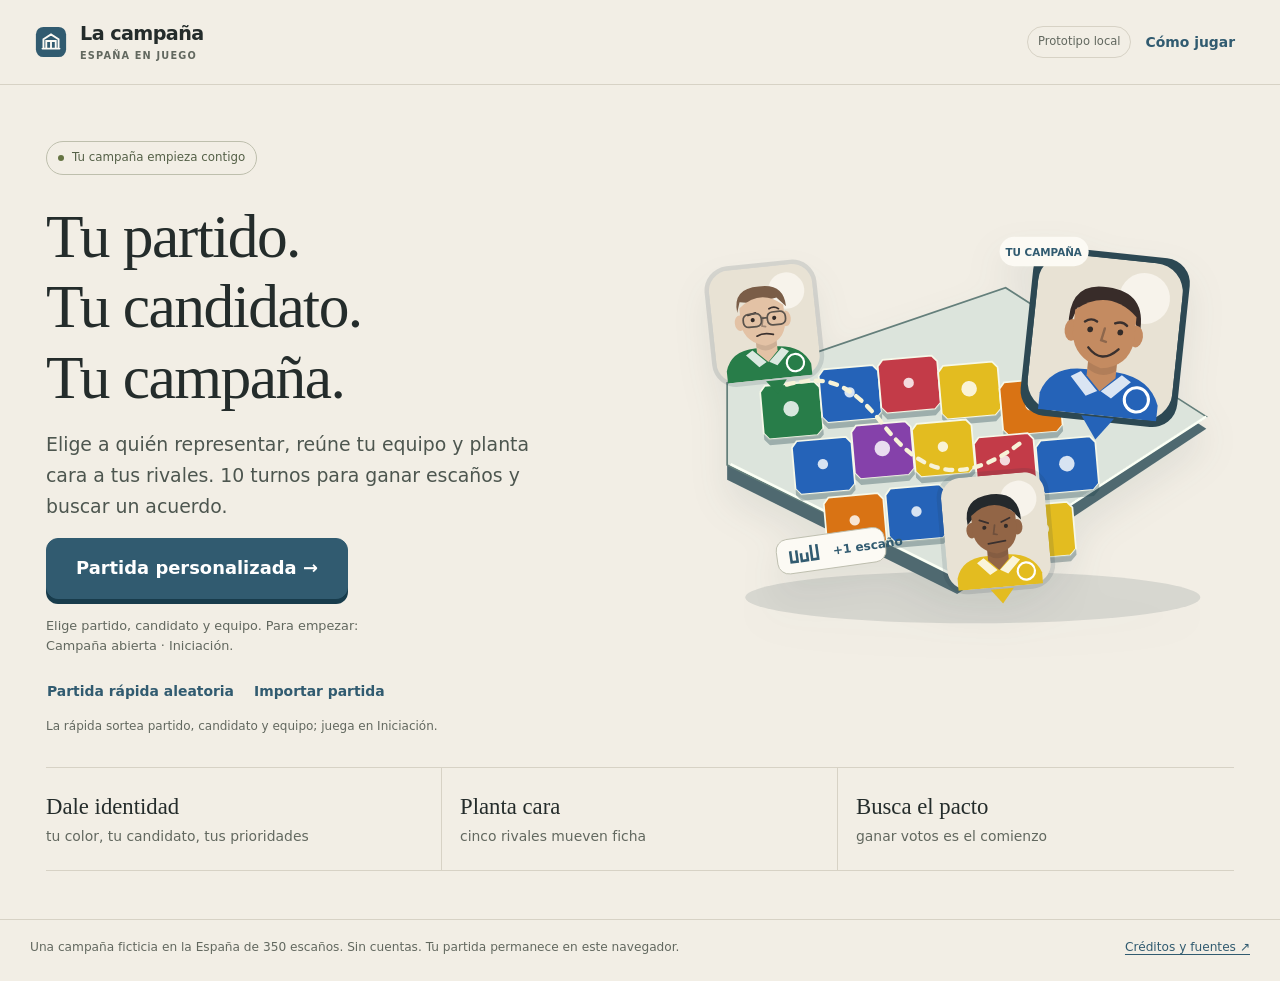
==== app/index.html @ 13205981 "Publicar La campaña 0.8.5: juego, reglas y comprobaciones" ====
<!doctype html>
<html lang="es">
<head>
  <meta charset="utf-8">
  <meta name="viewport" content="width=device-width, initial-scale=1">
  <meta name="color-scheme" content="light">
  <meta name="theme-color" content="#f2eee5">
  <meta name="description" content="Dirige una campaña ficticia, elige tu equipo y juega diez turnos hasta las elecciones y la investidura.">
  <title>La campaña · España en juego</title>
  <link rel="icon" href="data:image/svg+xml,%3Csvg xmlns='http://www.w3.org/2000/svg' viewBox='0 0 32 32'%3E%3Crect width='32' height='32' rx='7' fill='%23315b70'/%3E%3Cpath d='M8 24V13l8-5 8 5v11M7 24h18M12 24v-8h8v8' fill='none' stroke='%23fcfaf4' stroke-width='2'/%3E%3C/svg%3E">
  <link rel="stylesheet" href="./styles/game.css">
  <script type="module" src="./js/ui/main.mjs"></script>
</head>
<body>
  <a class="skip-link" href="#main">Ir a la decisión actual</a>
  <div id="app"><main id="main" class="loading-view" tabindex="-1"><p class="eyebrow">La campaña · España en juego</p><h1>Abriendo la sala de campaña…</h1><p>Preparando el escenario y tu equipo.</p></main></div>
  <p id="announcement" class="sr-only" role="status" aria-live="polite" aria-atomic="true"></p>
  <div id="toast" class="toast" role="status" aria-live="polite" hidden></div>
  <input id="import-file" tabindex="-1" class="sr-only" type="file" accept="application/json,.json" aria-label="Importar una partida JSON">
  <dialog id="panel-dialog" aria-labelledby="dialog-title"></dialog>
  <noscript><p class="noscript">Activa JavaScript para jugar. La campaña funciona con archivos locales y no solicita una cuenta.</p></noscript>
</body>
</html>
---- app/styles/game.css ----
/* Interfaz original, archivos locales. Las etiquetas acompañan todos los colores. */
/* Allow board/table scrolling inside a card without enlarging the page. */
.planning-grid>*,.event-layout>*,.election-grid>*,.negotiation-grid>*,.outcome-grid>*,.debrief-grid>*,.setup-grid>*{min-width:0}
.change-detail{display:block;margin-top:6px;color:var(--muted);font-size:.82rem;line-height:1.5}
h1[tabindex="-1"]:focus{outline:none}
:root{--paper:#f2eee5;--card:#fcfaf4;--ink:#242c2b;--muted:#62685f;--line:#d7d2c5;--accent:#315b70;--accent-light:#e5edf0;--rust:#9b472f;--sage:#dce2cc;--shadow:0 10px 30px #30302a09;--radius:14px;font-family:system-ui,-apple-system,BlinkMacSystemFont,"Segoe UI",sans-serif;color:var(--ink);background:var(--paper);font-size:16px;line-height:1.5;font-synthesis:none}
*{box-sizing:border-box}body{margin:0}button,input,select{font:inherit}button,a,input,select{touch-action:manipulation}button{cursor:pointer}a{color:var(--accent);text-underline-offset:3px}button:disabled{cursor:not-allowed;opacity:.5}button:focus-visible,a:focus-visible,input:focus-visible,select:focus-visible,summary:focus-visible{outline:3px solid var(--rust);outline-offset:4px}button,input,select{min-height:44px}input,select{color:var(--ink);background:var(--card);border:1px solid #a9aba1;border-radius:8px;padding:10px 12px;width:100%}select{padding-right:25px}input[type=checkbox],input[type=radio]{width:18px;min-height:18px;accent-color:var(--accent)}fieldset{border:0;padding:0;margin:0;min-width:0}legend{font-weight:700;margin-bottom:12px}p{margin:0 0 16px}h1,h2,h3{line-height:1.15;color:var(--ink);margin:0 0 16px}h1,h2{font-family:Georgia,"Times New Roman",serif;font-weight:400;letter-spacing:-.025em}h1{font-size:clamp(2.3rem,4.8vw,4.9rem)}h2{font-size:2rem}h3{font-size:1.06rem;font-weight:650}ul{padding-left:22px}small{font-size:.8rem}svg{max-width:100%;vertical-align:middle}main:focus{outline:none}button{border:1px solid var(--line);background:var(--card);color:var(--ink);border-radius:8px;padding:10px 16px;font-weight:600;transition:background .15s,border-color .15s,transform .15s}button:hover:not(:disabled){background:#ebe8df;border-color:#9d9f93}button.primary,.primary{background:var(--accent);color:#fff;border-color:var(--accent)}button.primary:hover:not(:disabled){background:#24485b;border-color:#24485b}.secondary{background:transparent}.text-button{border-color:transparent;background:transparent;padding:8px 10px;color:var(--accent);font-size:.87rem;min-height:44px}.danger{color:var(--rust)}.button-row{display:flex;gap:10px;align-items:center;flex-wrap:wrap}.button-row.right{justify-content:flex-end}.eyebrow{font-size:.74rem;letter-spacing:.15em;text-transform:uppercase;font-weight:750;color:var(--muted);margin:0 0 12px}.lead{font-size:1.18rem;color:#4d564f;max-width:48ch;line-height:1.65}.muted{color:var(--muted)}.small{font-size:.85rem}.sr-only{position:absolute!important;width:1px;height:1px;padding:0;margin:-1px;overflow:hidden;clip:rect(0,0,0,0);white-space:nowrap;border:0}.skip-link{position:fixed;top:10px;left:10px;z-index:100;background:var(--card);padding:12px;transform:translateY(-150%)}.skip-link:focus{transform:translateY(0)}.site-header{padding:20px 34px;border-bottom:1px solid var(--line);display:flex;justify-content:space-between;align-items:center;gap:16px;max-width:1680px;margin:auto}.brand{display:flex;align-items:center;gap:12px;font-weight:750;letter-spacing:-.03em;font-size:1.2rem}.brand svg{width:34px;height:34px}.brand small{display:block;letter-spacing:.12em;text-transform:uppercase;color:var(--muted);font-weight:600;font-size:.61rem}.header-nav{display:flex;align-items:center;gap:3px;flex-wrap:wrap}.edition{font-size:.72rem;color:var(--muted);padding:6px 10px;border:1px solid var(--line);border-radius:100px;white-space:nowrap}.site-footer{border-top:1px solid var(--line);display:flex;align-items:center;gap:20px;justify-content:space-between;max-width:1440px;margin:32px auto 0;padding:18px 30px 25px;font-size:.76rem;color:var(--muted)}.site-footer p{margin:0;max-width:95ch}.site-footer a{white-space:nowrap}.home{max-width:1260px;margin:auto;padding:56px 36px 16px}.hero{display:grid;grid-template-columns:1.1fr 1fr;align-items:center;gap:38px}.hero h1{max-width:11ch}.hero .lead{max-width:43ch}.hero-illustration{width:100%;padding:0 10px;filter:drop-shadow(0 12px 13px #3935240c)}.hero-tag{display:inline-flex;align-items:center;gap:8px;font-size:.74rem;border:1px solid #bebfad;border-radius:100px;padding:7px 11px;margin-bottom:26px;color:#546047}.hero-tag::before{content:"";width:6px;height:6px;border-radius:50%;background:#657443}.home .primary{padding:14px 23px}.home-facts{display:grid;grid-template-columns:repeat(3,1fr);margin-top:32px;border-top:1px solid var(--line);border-bottom:1px solid var(--line)}.home-facts>div{padding:22px 18px;border-right:1px solid var(--line)}.home-facts>div:first-child{padding-left:0}.home-facts>div:last-child{border:0}.home-facts strong{font-family:Georgia,serif;font-size:2rem;display:block;font-weight:400}.home-facts span{font-size:.87rem;color:var(--muted)}.loading-view,.credits-page{max-width:840px;padding:56px 28px;margin:auto}.credits-page h1{font-size:3.4rem}.credits-page section{margin-top:32px;border-top:1px solid var(--line);padding-top:24px}.credits-page .back-link{display:inline-block;margin-bottom:35px}.noscript{padding:24px;background:var(--card)}
.game-shell{max-width:1480px;margin:auto;padding:24px 32px 0}.resource-header{display:flex;align-items:center;justify-content:space-between;gap:24px;margin-bottom:25px;padding-bottom:20px;border-bottom:1px solid var(--line)}.campaign-person{display:flex;align-items:center;gap:13px;min-width:200px}.mini-portrait{width:48px;height:52px;flex:0 0 48px}.campaign-person strong{font-size:1rem;display:block}.campaign-person small{color:var(--muted)}.resources{display:grid;grid-template-columns:repeat(5,minmax(86px,1fr));gap:20px;max-width:630px;width:100%}.resource .resource-label{font-size:.71rem;color:var(--muted);letter-spacing:.015em;display:block}.resource strong{font-size:1.23rem;font-variant-numeric:tabular-nums;font-weight:700}.resource strong small{font-weight:400;font-size:.7rem;color:var(--muted);margin-left:3px}.meter{height:3px;background:#d9d8cc;border-radius:3px;margin-top:4px;overflow:hidden}.meter span{display:block;height:100%;background:var(--accent);width:var(--fill,0%)}.steps{display:flex;align-items:center;gap:7px;font-size:.7rem;letter-spacing:.045em;text-transform:uppercase;color:var(--muted);margin-bottom:24px}.steps .step{width:24px;height:5px;background:var(--line);border-radius:6px}.steps .step.passed{background:#96acb0}.steps .step.current{background:var(--accent)}.steps span:last-child{margin-left:8px}.phase-title{font-size:clamp(2rem,3.5vw,3.15rem);max-width:23ch;margin-bottom:12px}.phase-heading{display:flex;justify-content:space-between;align-items:flex-start;gap:24px}.phase-heading .lead{font-size:1.04rem;max-width:65ch}.phase-heading .eyebrow{margin-bottom:8px}.badge{border:1px solid var(--line);border-radius:100px;padding:4px 9px;display:inline-flex;align-items:center;gap:6px;font-size:.75rem;background:#f5f2e8;white-space:nowrap}.party-badge{display:inline-flex;align-items:center;gap:8px;font-size:.86rem}.party-mark{width:24px;height:24px;display:inline-flex;align-items:center;justify-content:center;flex:0 0 24px;background:var(--party);color:white;font-size:.6rem;font-weight:800;border-radius:5px}.paper-card{border:1px solid var(--line);background:var(--card);border-radius:var(--radius);box-shadow:var(--shadow);padding:24px}.card-header{display:flex;align-items:flex-start;justify-content:space-between;gap:12px;margin-bottom:15px}.card-header h2,.card-header h3{margin-bottom:0}.note{padding:12px 14px;border-left:3px solid #8a976e;background:#e8ebdf;font-size:.87rem;border-radius:0 7px 7px 0;line-height:1.55}.note.warning{border-color:var(--rust);background:#f1e1d8}.note.error{border-color:var(--rust);background:#f1ded5;color:#6f301e}.note p:last-child{margin:0}.separator{border:0;border-top:1px solid var(--line);margin:22px 0}.grid-two{display:grid;grid-template-columns:1fr 1fr;gap:20px}.section-gap{margin-top:24px}
.setup{max-width:1130px;margin:auto;padding:34px 32px}.setup-title{display:flex;align-items:center;gap:28px;justify-content:space-between;margin-bottom:28px}.setup h1{font-size:clamp(2.5rem,4vw,3.5rem)}.setup-preview{width:88px;flex:0 0 88px}.setup-grid{display:grid;grid-template-columns:1fr 1fr;gap:24px}.setup .field{margin-bottom:20px}.field label{font-size:.9rem;font-weight:650;display:block;margin-bottom:8px}.field .hint{font-size:.78rem;color:var(--muted);margin:8px 0 0}.portraits{display:grid;grid-template-columns:repeat(6,1fr);gap:7px}.portrait-choice{padding:0;border-radius:10px;border:2px solid transparent;overflow:hidden;min-width:0;min-height:44px;position:relative}.portrait-choice svg{width:100%}.portrait-choice[aria-pressed=true]{border-color:var(--accent);box-shadow:0 0 0 2px var(--card),0 0 0 4px var(--accent)}.choice-card{border:1px solid var(--line);border-radius:10px;padding:14px;display:flex;gap:12px;align-items:flex-start;background:var(--card);cursor:pointer;margin-bottom:9px}.choice-card:has(input:checked){border-color:var(--accent);background:#eaf0ef}.choice-card input{flex:0 0 18px;margin-top:4px}.choice-card strong{display:block;font-size:.9rem;margin-bottom:3px}.choice-card small{display:block;line-height:1.5;color:var(--muted)}.topic-grid{display:grid;grid-template-columns:1fr 1fr;gap:8px}.topic-grid .choice-card{margin:0;min-height:70px;align-items:center}.staff-select{display:grid;grid-template-columns:1fr 1fr;gap:10px}.staff-choice{position:relative;display:grid;grid-template-columns:58px 1fr;gap:10px;padding:13px}.staff-choice .staff-avatar{width:58px}.staff-choice>input{position:absolute;right:12px;top:9px}.staff-choice strong{padding-right:19px}.staff-choice small{font-size:.74rem}.setup-summary{margin-top:25px;display:flex;align-items:center;gap:20px;justify-content:space-between;border-top:1px solid var(--line);padding-top:22px}.setup-summary p{margin:0;max-width:70ch}.setup-summary button{white-space:nowrap;padding:13px 24px}.selection-counter{font-size:.8rem;color:var(--muted);margin-left:8px;font-weight:400}
.event-layout{display:grid;grid-template-columns:minmax(0,1.08fr) minmax(340px,1fr);gap:32px;align-items:start}.event-scene{padding:28px;border:1px solid var(--line);background:var(--card);border-radius:var(--radius);position:relative;overflow:hidden;min-height:290px}.event-scene::before{content:"";position:absolute;right:-65px;bottom:-90px;width:300px;height:300px;border-radius:50%;border:45px solid #e6e9df;z-index:0;pointer-events:none}.event-scene>*{position:relative}.event-scene p{max-width:58ch;font-size:1.07rem;line-height:1.7}.scene-signal{font-size:.72rem;letter-spacing:.1em;text-transform:uppercase;color:var(--muted);display:flex;align-items:center;gap:8px;margin-bottom:30px}.scene-signal::before{content:"";width:8px;height:8px;background:var(--rust);border-radius:50%}.event-portrait-row{display:flex;align-items:center;gap:12px;margin-top:25px}.event-portrait-row svg{width:50px}.event-portrait-row small{display:block;color:var(--muted)}.options{display:grid;gap:12px}.option-card{border:1px solid var(--line);background:var(--card);border-radius:11px;padding:16px 18px}.option-title{display:flex;gap:12px;align-items:flex-start;margin-bottom:10px}.option-number{font-size:.72rem;color:var(--muted);border:1px solid var(--line);border-radius:50%;width:24px;height:24px;display:flex;align-items:center;justify-content:center;flex:0 0 24px}.option-title h3{line-height:1.4;margin:0}.cost-line{display:flex;align-items:center;gap:7px;flex-wrap:wrap;font-size:.75rem;color:var(--muted);margin:10px 0}.cost-chip{background:#eeeade;padding:3px 7px;border-radius:5px}.option-card button{width:100%;margin-top:10px;min-height:46px}.option-card.blocked{background:#ece9e0;border-style:dashed;box-shadow:none}.option-card .block-reason{font-size:.81rem;margin:9px 0 0;color:#764632}.option-effects{font-size:.8rem;color:#515c52;line-height:1.65;margin:8px 0}.option-card select{margin-top:8px;font-size:.86rem}.debate-stages{display:flex;gap:8px;flex-wrap:wrap;margin-bottom:20px}.debate-stage{display:flex;align-items:center;gap:7px;border:1px solid var(--line);border-radius:100px;padding:6px 11px;font-size:.8rem}.debate-stage.active{background:var(--accent);color:#fff;border-color:var(--accent)}.debate-stage.done{background:#e2e9dd}.context-strip{margin-top:24px;display:flex;gap:20px;align-items:center;flex-wrap:wrap;font-size:.81rem;color:var(--muted);border-top:1px solid var(--line);padding-top:16px}
.planning-grid{display:grid;grid-template-columns:minmax(0,1.35fr) minmax(320px,.85fr);gap:22px;align-items:start}.territory-card{padding:20px}.territory-title{display:flex;align-items:center;gap:14px;justify-content:space-between;margin-bottom:12px}.territory-title h2{font-family:inherit;font-size:1.08rem;font-weight:700;letter-spacing:0;margin:0}.view-switch{display:flex;border:1px solid var(--line);border-radius:7px;padding:3px;background:#eeeade}.view-switch button{font-size:.73rem;padding:4px 10px;border:0;min-height:36px;background:transparent}.view-switch button[aria-pressed=true]{background:var(--card);box-shadow:0 2px 3px #2929210a}.board-wrap{overflow-x:auto;padding:8px 4px}.province-board{display:grid;grid-template-columns:repeat(10,minmax(45px,1fr));grid-template-rows:repeat(10,46px);gap:5px;min-width:500px;position:relative}.province-tile{grid-column:var(--x);grid-row:var(--y);display:flex;flex-direction:column;align-items:center;justify-content:center;padding:2px 3px;min-height:44px;border:1px solid #c7c6b9;border-top:3px solid var(--party,var(--line));border-radius:7px;font-weight:600;background:#f1eee3;font-size:.63rem;line-height:1.25;min-width:0;box-shadow:0 2px 3px #242c2b03}.province-tile .tile-meta{display:flex;justify-content:space-between;gap:4px;width:100%;font-size:.59rem;color:var(--muted);font-weight:400;margin-top:4px}.province-tile[aria-pressed=true]{border-color:var(--accent);background:#dbe8ec;box-shadow:0 0 0 2px var(--accent);position:relative;z-index:2}.board-caption{font-size:.72rem;color:var(--muted);margin:8px 0 0}.board-legend{display:flex;flex-wrap:wrap;gap:10px;margin-top:13px;border-top:1px solid var(--line);padding-top:12px}.board-legend .party-badge{font-size:.66rem;gap:4px}.board-legend .party-mark{width:18px;height:18px;flex-basis:18px;font-size:.5rem}.province-detail{background:#edece1;border-radius:10px;margin-top:17px;padding:17px}.province-detail .detail-heading{display:flex;justify-content:space-between;gap:14px}.province-detail h3{margin:0;font-size:1.07rem}.poll-list{display:grid;grid-template-columns:1fr 1fr;gap:8px 18px;margin-top:15px}.poll-item{font-size:.8rem;display:flex;align-items:center;justify-content:space-between;gap:10px}.poll-item .party-badge{font-size:.75rem}.poll-item .poll-band{white-space:nowrap;font-variant-numeric:tabular-nums;font-weight:650}.poll-caption{font-size:.73rem;margin:11px 0 0;color:var(--muted)}.national-poll{margin-top:22px;border-top:1px solid var(--line);padding-top:18px}.national-poll h3{font-size:.86rem}.projection-list{display:flex;gap:7px;flex-wrap:wrap}.projection-item{font-size:.7rem;padding:8px 9px;border:1px solid var(--line);border-radius:7px;background:var(--card)}.projection-item strong{display:block;font-size:.88rem;font-variant-numeric:tabular-nums}.agenda{position:sticky;top:20px}.agenda-header{display:flex;align-items:center;justify-content:space-between;gap:10px;margin-bottom:14px}.agenda-header h2{font-family:inherit;font-size:1.08rem;letter-spacing:0;font-weight:700;margin:0}.action-card{border:1px solid var(--line);border-radius:11px;padding:16px;background:var(--card);margin-bottom:12px}.action-person{display:flex;gap:10px;align-items:center;margin-bottom:11px}.action-person .avatar{width:40px;flex:0 0 40px}.action-person strong{font-size:.87rem;display:block}.action-person small{display:block;font-size:.7rem;color:var(--muted)}.action-card .field{margin-top:10px}.action-card .field label{font-size:.76rem;margin-bottom:5px}.action-card select{font-size:.85rem;min-height:43px;padding:8px 10px}.action-card .action-note{font-size:.75rem;line-height:1.55;color:var(--muted);margin:9px 0 0}.action-card.reserved{background:#ebe8df;border-style:dashed}.action-card.reserved .badge{white-space:normal}.plan-total{border-top:1px solid var(--line);padding-top:16px;margin-top:4px}.plan-total dl{display:flex;gap:20px;margin:0 0 12px}.plan-total dl>div{flex:1}.plan-total dt{font-size:.72rem;color:var(--muted)}.plan-total dd{font-size:1.14rem;font-weight:700;margin:0;font-variant-numeric:tabular-nums}.plan-total button{width:100%;padding:13px}.budget-warning{color:var(--rust);font-size:.8rem}.table-wrap{max-width:100%;overflow:auto}.data-table{border-collapse:collapse;width:100%;text-align:left;font-size:.85rem}.data-table caption{text-align:left;font-size:.77rem;color:var(--muted);padding:0 0 10px}.data-table th{font-size:.72rem;color:var(--muted);font-weight:650;padding:12px 8px;border-bottom:1px solid #c4c6bb;white-space:nowrap}.data-table td{padding:10px 8px;border-bottom:1px solid #e0ddd1;vertical-align:middle}.data-table tbody tr:last-child td{border-bottom:0}.data-table .numeric{text-align:right;font-variant-numeric:tabular-nums}.data-table .selected-row{background:#e4eceb}.data-table .table-province{border:0;background:transparent;font-size:.8rem;text-align:left;padding:4px 0;min-height:40px;width:100%;color:var(--accent);font-weight:650}.table-controls{display:grid;grid-template-columns:1fr 160px;gap:10px;margin-bottom:12px}.table-controls input,.table-controls select{font-size:.83rem}.table-controls label{font-size:.74rem;display:block;margin-bottom:4px}.territory-table{max-height:470px}.territory-table thead{position:sticky;top:0;background:var(--card);z-index:1}
.debrief-grid{display:grid;grid-template-columns:1.3fr .7fr;gap:24px;align-items:start}.debrief-lead{font-size:1.13rem;line-height:1.65;margin-bottom:22px}.change-list{display:grid;gap:10px;padding:0;list-style:none;margin:0}.change-list li{padding:11px 12px;border:1px solid var(--line);border-radius:8px;font-size:.87rem;background:#f5f2e8;line-height:1.5}.turn-review{margin-top:25px;padding:20px;border-top:1px solid var(--line);background:#eeeade;border-radius:8px}.turn-review summary{font-size:.86rem;font-weight:700;cursor:pointer;min-height:30px}.turn-review p{font-size:.87rem;margin:12px 0 0;line-height:1.65}.debrief-actions{margin-top:25px;display:flex;align-items:center;justify-content:space-between;gap:16px}.relationships h3{margin-bottom:20px}.relationship-row{display:flex;justify-content:space-between;align-items:center;border-top:1px solid var(--line);padding:11px 0;font-size:.85rem;gap:10px}.relationship-score{font-variant-numeric:tabular-nums;white-space:nowrap;color:var(--muted)}.promise-item{font-size:.82rem;border-top:1px solid var(--line);padding:12px 0}.promise-item strong{display:block;margin-bottom:4px}.promise-item p{margin:0;font-size:.77rem;color:var(--muted)}.empty-text{font-size:.84rem;color:var(--muted);line-height:1.6}.election-grid{display:grid;grid-template-columns:1.15fr .85fr;gap:25px;align-items:start}.result-summary h2{font-size:2rem;margin:0 0 8px}.hemicycle{width:100%;max-height:315px;margin:8px 0 0}.result-table td{font-size:.87rem}.result-table .party-badge{font-size:.79rem}.result-table .player-row{background:#e7efee;font-weight:700}.majority-note{display:flex;justify-content:space-between;font-size:.77rem;color:var(--muted);gap:12px;margin-top:10px}.winner-card{border-top:1px solid var(--line);padding-top:18px;margin-top:14px}.winner-card strong{font-family:Georgia,serif;font-size:2.8rem;display:block;font-weight:400;line-height:1.05;margin:8px 0}.election-detail{margin-top:25px}.election-detail summary{font-size:.94rem;font-weight:700;cursor:pointer;padding:6px 0;min-height:44px}.turn-counts{display:grid;grid-template-columns:1fr 1fr;gap:12px}.turn-counts>div{padding:14px 0;border-bottom:1px solid var(--line)}.turn-counts strong{display:block;font-size:1.2rem;font-variant-numeric:tabular-nums}.turn-counts small{color:var(--muted)}.negotiation-grid{display:grid;grid-template-columns:1fr 1fr;gap:24px;align-items:start}.offer-topic{display:flex;align-items:center;gap:14px;justify-content:space-between;border-bottom:1px solid var(--line);padding:17px 0}.offer-topic:first-child{padding-top:0}.offer-topic .topic-name{font-size:.89rem;font-weight:650}.offer-topic small{display:block;font-size:.73rem;color:var(--muted);margin-top:4px;font-weight:400}.offer-counter{display:flex;align-items:center;gap:9px}.offer-counter button{padding:6px;width:44px;font-weight:700}.offer-counter output{width:25px;text-align:center;font-size:1.2rem;font-weight:750;font-variant-numeric:tabular-nums}.offer-units{margin-top:16px;display:flex;justify-content:space-between;align-items:center;gap:15px;font-size:.85rem}.offer-units strong{font-size:1.08rem}.vote-totals{display:grid;grid-template-columns:repeat(3,1fr);gap:12px;margin:20px 0}.vote-totals>div{border-bottom:3px solid var(--line);padding-bottom:12px}.vote-totals strong{display:block;font-family:Georgia,serif;font-weight:400;font-size:2.5rem}.vote-totals small{font-size:.72rem;color:var(--muted)}.vote-bar{height:9px;border-radius:5px;background:var(--line);display:flex;overflow:hidden}.vote-bar span{height:100%;display:block}.vote-bar .yes{background:#315b70}.vote-bar .no{background:#9b472f}.vote-bar .abstain{background:#aaa58d}.vote-party{border-top:1px solid var(--line);padding:10px 0;font-size:.85rem}.vote-party summary{cursor:pointer;display:flex;justify-content:space-between;align-items:center;gap:10px;min-height:34px}.vote-party p{font-size:.77rem;color:var(--muted);margin:9px 0 0}.vote-chip{font-size:.75rem;font-weight:700}.vote-actions{display:flex;gap:8px;flex-wrap:wrap;margin:16px 0}.vote-actions button{flex:1}.vote-actions button[aria-pressed=true]{background:var(--accent);color:#fff;border-color:var(--accent)}.negotiation-footer{display:flex;gap:16px;align-items:center;margin-top:20px}.negotiation-footer button{flex:1}.outcome-grid{display:grid;grid-template-columns:1.13fr .87fr;gap:25px;align-items:start}.ending-headline{font-size:clamp(2.7rem,5vw,4.5rem);max-width:15ch}.ending-result{display:flex;align-items:baseline;gap:10px;margin:18px 0}.ending-result strong{font-size:3.4rem;font-family:Georgia,serif;line-height:1;font-weight:400}.ending-result span{color:var(--muted);font-size:.9rem}.ending-decisions{margin-top:28px}.ending-decisions article{border-top:1px solid var(--line);padding:16px 0}.ending-decisions article small{font-size:.71rem;color:var(--muted);display:block;margin-bottom:5px}.ending-decisions article h3{line-height:1.4;margin:0 0 7px}.ending-decisions article p{font-size:.85rem;color:var(--muted);margin:0}.ending-controls{display:flex;flex-wrap:wrap;gap:10px;margin-top:24px}.replay-note{font-size:.81rem;color:var(--muted);margin-top:15px}.history-list{padding-left:0;list-style:none;margin:0}.history-list>li{border-top:1px solid var(--line);padding:16px 0}.history-list h3{margin:4px 0 8px}.history-list p{font-size:.86rem;margin:6px 0 0;line-height:1.6}.history-list .change-list{margin-top:12px}.history-list small{color:var(--muted)}.history-list details{margin-top:10px}.history-list summary{font-size:.8rem;cursor:pointer;min-height:32px}.help-list{list-style:none;padding:0;counter-reset:help}.help-list li{counter-increment:help;display:grid;grid-template-columns:28px 1fr;gap:12px;margin:18px 0;font-size:.94rem}.help-list li::before{content:counter(help);width:27px;height:27px;border:1px solid var(--line);border-radius:50%;display:flex;align-items:center;justify-content:center;font-size:.77rem;color:var(--accent);font-weight:700}.help-list p{margin:3px 0 0;font-size:.85rem;color:var(--muted)}.key{font-size:.73rem;padding:2px 5px;border:1px solid var(--line);border-radius:4px;background:var(--paper)}dialog{border:1px solid var(--line);border-radius:18px;background:var(--card);color:var(--ink);padding:26px;width:min(780px,calc(100% - 28px));max-height:calc(100vh - 60px);box-shadow:0 24px 100px #29291d33}dialog::backdrop{background:#1a242469;backdrop-filter:blur(3px)}.dialog-heading{display:flex;align-items:start;justify-content:space-between;gap:22px;margin-bottom:18px}.dialog-heading h2{font-size:2rem;line-height:1.2;margin:4px 0 0}.dialog-heading button{padding:8px 13px;min-width:44px}.dialog-body{font-size:.95rem}.dialog-body p{line-height:1.65}.toast{position:fixed;bottom:20px;left:50%;transform:translateX(-50%);background:#273e48;color:white;border-radius:10px;padding:13px 20px;z-index:30;max-width:min(650px,calc(100vw - 32px));box-shadow:0 8px 30px #1a24242b;font-size:.88rem}.toast[hidden]{display:none}.inline-errors{margin-top:15px}.inline-errors:empty{display:none}
.positions{margin-bottom:24px}.position-group{margin:0 0 15px}.position-group legend{font-size:.85rem;margin-bottom:7px}.position-poles{display:grid;grid-template-columns:1fr 1fr;gap:7px}.pole-choice{cursor:pointer;border:1px solid var(--line);border-radius:8px;background:#f5f2e8;padding:10px;font-size:.76rem;line-height:1.4;display:flex;align-items:center;gap:8px;min-height:55px}.pole-choice input{flex:0 0 16px;width:16px}.pole-choice:has(input:checked){border-color:var(--accent);background:var(--accent-light);font-weight:650}.seat-challenge{margin:13px 0 2px;padding:12px;border:1px dashed #a9aa92;border-radius:8px;background:#f4f0e1}.seat-challenge strong{font-size:.83rem}.seat-challenge p{font-size:.77rem;line-height:1.55;margin:6px 0}.seat-challenge small{font-size:.69rem;color:var(--muted)}.issue-focus{font-size:.78rem;margin:12px 0 0;border-top:1px solid #d2d3c6;padding-top:10px;line-height:1.55}.issue-focus strong{display:block;font-size:.73rem;color:var(--muted);margin-bottom:2px}.rival-news{border-top:2px solid var(--ink);padding:22px 0 10px}.newspaper-heading{display:flex;align-items:baseline;justify-content:space-between;gap:20px;border-bottom:1px solid var(--line);margin-bottom:18px;padding-bottom:10px}.newspaper-heading p{margin:0}.newspaper-heading h2{font-size:1.8rem;margin:0}.rival-news-grid{display:grid;grid-template-columns:repeat(3,1fr);gap:15px}.news-item{border-right:1px solid var(--line);padding:0 18px 8px 0}.news-item:last-child{border:0}.news-item h3{font-family:Georgia,serif;font-weight:400;font-size:1.2rem;line-height:1.25;margin:12px 0 9px}.news-item p{font-size:.83rem;color:var(--muted);line-height:1.65;margin:0}.news-item .party-badge{font-size:.74rem}.action-risk{border-left:2px solid var(--rust);padding-left:9px;font-size:.76rem;margin:10px 0 0;line-height:1.6;color:#774330}.team-opinion{display:flex;gap:12px;align-items:flex-start;background:#e9e8dd;border-radius:10px;padding:15px;margin:16px 0}.team-opinion .avatar{flex:0 0 40px;width:40px}.team-opinion p{font-size:.8rem;line-height:1.65;margin:3px 0 0}.team-opinion strong{font-size:.79rem}
.regional-changes{margin-top:22px;padding:15px;border:1px solid var(--line);border-radius:9px;background:#eeeadd}.regional-changes strong{font-size:.87rem;display:block;margin-bottom:10px}.regional-changes>div{display:flex;gap:8px;flex-wrap:wrap}.regional-changes small{display:block;font-size:.73rem;color:var(--muted);margin-top:11px}
@media(min-width:1600px){.game-shell{padding-top:30px}.province-board{grid-template-rows:repeat(10,49px)}.event-layout{gap:45px}.hero{gap:70px}}
@media(max-width:1100px){.site-header{padding:17px 24px}.game-shell{padding:22px 22px 0}.resources{gap:12px}.planning-grid{grid-template-columns:minmax(0,1.1fr) minmax(295px,.8fr)}.territory-card{padding:15px}.province-board{min-width:460px;gap:4px;grid-template-columns:repeat(10,minmax(41px,1fr));grid-template-rows:repeat(10,44px)}.province-tile{font-size:.57rem}.province-tile .tile-meta{font-size:.52rem}.event-layout{gap:22px}.event-scene{padding:23px}.resource-header{gap:15px}.campaign-person{min-width:160px}.header-nav .text-button{font-size:.78rem;padding:8px}.setup{padding:28px 25px}.setup-grid{gap:18px}.setup .paper-card{padding:20px}.staff-select{gap:8px}.staff-choice{display:block;padding:12px}.staff-choice .staff-avatar{width:56px;margin-bottom:7px}.staff-choice strong{padding-right:0}.lead{font-size:1.08rem}}
@media(max-width:900px){.brand{font-size:1rem}.edition{display:none}.resources{grid-template-columns:repeat(5,1fr);gap:10px}.resource-header{align-items:flex-start;flex-direction:column}.resources{max-width:none}.campaign-person{min-width:0}.planning-grid{grid-template-columns:minmax(0,1fr) 300px;gap:15px}.territory-title{gap:5px;flex-wrap:wrap}.province-board{min-width:450px}.poll-list{grid-template-columns:1fr}.agenda{position:static}.event-layout{grid-template-columns:1fr 1fr;gap:16px}.event-scene{padding:20px;min-height:260px}.event-scene p{font-size:1rem}.option-card{padding:14px}.election-grid,.negotiation-grid,.outcome-grid{gap:18px}.paper-card{padding:20px}.home{padding:40px 28px 14px}.hero{gap:16px}.hero-illustration{padding:0}.home .hero h1{font-size:3.8rem}.home .lead{font-size:1rem}.setup-grid{grid-template-columns:1fr 1fr}.portraits{grid-template-columns:repeat(3,1fr)}.portrait-choice{max-width:80px}.staff-select{grid-template-columns:1fr 1fr}.staff-choice small{font-size:.7rem}.topic-grid{grid-template-columns:1fr}.phase-title{font-size:2.3rem}.data-table{font-size:.78rem}.data-table th,.data-table td{padding:9px 6px}}
@media(max-width:760px){.site-header{padding:14px 16px;align-items:flex-start}.header-nav{justify-content:flex-end;gap:0}.header-nav button{font-size:.74rem;padding:7px}.brand{min-width:138px;gap:8px}.brand svg{width:29px}.brand small{font-size:.54rem}.game-shell{padding:20px 16px 0}.home{padding:34px 23px 10px}.hero{grid-template-columns:1fr;gap:0}.hero h1{max-width:14ch;font-size:3.3rem!important}.hero-illustration{max-width:420px;margin:auto}.hero-tag{margin-bottom:20px}.hero .lead{font-size:1.08rem}.home-facts{margin-top:15px}.home-facts>div{padding:16px 8px}.home-facts strong{font-size:1.65rem}.home-facts span{font-size:.73rem}.resource-header{margin-bottom:22px}.resources{gap:10px}.resource strong{font-size:1.08rem}.resource-label{font-size:.62rem!important}.phase-heading{display:block}.phase-heading .badge{margin:0 0 18px}.phase-title{font-size:2.15rem}.planning-grid,.event-layout,.election-grid,.negotiation-grid,.outcome-grid,.debrief-grid,.setup-grid{grid-template-columns:1fr}.planning-grid{gap:24px}.event-scene{min-height:0}.event-scene::before{width:210px;height:210px}.event-scene p{font-size:1.04rem}.scene-signal{margin-bottom:22px}.options{margin-top:5px}.province-board{min-width:490px}.board-wrap{padding:10px 5px}.board-caption{font-size:.72rem}.province-tile{font-size:.62rem}.province-tile .tile-meta{font-size:.56rem}.poll-list{grid-template-columns:1fr 1fr}.agenda{margin-top:4px}.action-card{padding:17px}.action-person .avatar{width:45px;flex-basis:45px}.agenda-header h2{font-size:1.15rem}.plan-total{position:static}.context-strip{gap:13px}.setup{padding:27px 18px}.setup-title{gap:14px}.setup h1{font-size:2.7rem}.setup-preview{width:70px;flex-basis:70px}.portraits{grid-template-columns:repeat(6,1fr)}.portrait-choice{max-width:none}.topic-grid{grid-template-columns:1fr 1fr}.staff-select{grid-template-columns:1fr 1fr}.staff-choice{display:grid;grid-template-columns:48px 1fr}.staff-choice .staff-avatar{width:48px}.setup-summary{display:block}.setup-summary .button-row{margin-top:18px}.setup-summary button{width:100%}.site-footer{padding:18px;align-items:flex-start;gap:14px;font-size:.7rem}.site-footer a{white-space:normal}.debrief-actions{align-items:flex-start;flex-direction:column}.debrief-actions button.primary{width:100%}.election-grid .paper-card{padding:20px}.hemicycle{max-height:none}.data-table .party-badge{font-size:.72rem}.offer-topic{padding:16px 0}.ending-headline{font-size:3.2rem;max-width:18ch}.ending-controls button{flex:1 1 160px}.credits-page h1{font-size:2.65rem}.credits-page{padding:34px 23px}.credits-page h2{font-size:1.7rem}.grid-two{grid-template-columns:1fr}.table-controls{grid-template-columns:1fr 130px}.turn-counts{gap:8px}.steps{gap:5px}.table-wrap{margin-top:8px}}
@media(max-width:760px){.rival-news-grid{grid-template-columns:1fr 1fr}.newspaper-heading{display:block}.newspaper-heading p{margin-bottom:9px}.newspaper-heading h2{font-size:1.8rem}.news-item:nth-child(2n){border-right:0}.position-poles{gap:7px}.pole-choice{font-size:.78rem}}
@media(max-width:400px){.site-header{gap:5px}.brand{font-size:.88rem;min-width:128px}.header-nav button{padding:6px;font-size:.68rem}.brand small{font-size:.48rem}.resources{gap:6px}.resource strong{font-size:1rem}.resource-label{font-size:.57rem!important}.setup-preview{display:none}.staff-choice{display:block}.staff-choice .staff-avatar{width:45px}.topic-grid{grid-template-columns:1fr}.poll-list{grid-template-columns:1fr}.home-facts strong{font-size:1.45rem}.home .hero h1{font-size:3rem!important}.portrait-choice{border-radius:8px}.table-controls{grid-template-columns:1fr}.edition{display:none}.rival-news-grid{grid-template-columns:1fr}.news-item{border:0;border-bottom:1px solid var(--line);padding-bottom:15px}.position-poles{grid-template-columns:1fr}}
@media(prefers-reduced-motion:reduce){*,*::before,*::after{animation:none!important;transition:none!important;scroll-behavior:auto!important}}
@media print{.site-header,.header-nav,.site-footer,.button-row,.ending-controls,.skip-link,.toast{display:none}.game-shell{padding:0}.paper-card{box-shadow:none;break-inside:avoid}body{background:#fff;color:#111}.planning-grid,.event-layout,.election-grid,.negotiation-grid,.outcome-grid{display:block}.paper-card{margin-bottom:20px}}

/* Campaign challenges and strategic information retain native keyboard controls. */
.campaign-selection{margin:0 0 28px}
.campaign-selection legend{font-size:1.08rem;font-weight:700;margin-bottom:12px}
.scenario-options{display:grid;grid-template-columns:repeat(4,minmax(0,1fr));gap:10px}
.scenario-choice,.difficulty-choice{display:flex;gap:10px;align-items:flex-start;border:1px solid var(--line);border-radius:11px;background:var(--card);padding:16px;cursor:pointer;min-width:0;min-height:104px}
.scenario-choice input,.difficulty-choice input{width:18px;height:18px;flex:0 0 18px;margin:3px 0 0}
.scenario-choice strong,.difficulty-choice strong{display:block;font-size:.91rem;line-height:1.35;margin-bottom:6px}
.scenario-choice small,.difficulty-choice small{display:block;font-size:.77rem;line-height:1.5;color:var(--muted)}
.scenario-choice:has(input:checked),.difficulty-choice:has(input:checked){border-color:var(--accent);background:var(--accent-light);box-shadow:inset 0 0 0 1px var(--accent)}
.scenario-choice:has(input:focus-visible),.difficulty-choice:has(input:focus-visible){outline:3px solid var(--accent);outline-offset:3px}
.difficulty-selection{margin-top:22px}
.difficulty-options{display:grid;grid-template-columns:repeat(3,minmax(0,1fr));gap:10px}
.difficulty-choice{min-height:90px;padding:14px}
.campaign-brief{margin-top:20px;padding:21px 23px;border-left:4px solid var(--accent);border-radius:0 11px 11px 0;background:#e4e8df;display:grid;grid-template-columns:minmax(0,1fr) minmax(190px,.35fr);gap:12px 28px}
.campaign-brief h2{font-size:1.85rem;margin:5px 0 10px;line-height:1.18}
.campaign-brief p{font-size:.9rem;line-height:1.65;margin:8px 0 0}
.campaign-brief .eyebrow{font-size:.72rem;margin-top:0}
.campaign-brief>p:last-child{grid-column:1/-1;font-size:.79rem}
.campaign-brief dl{margin:4px 0 0}
.campaign-brief dl>div+div{margin-top:18px}
.campaign-brief dt{font-size:.73rem;color:var(--muted)}
.campaign-brief dd{margin:5px 0 0;font-size:.98rem;font-weight:650;line-height:1.6}
.campaign-objective{display:grid;grid-template-columns:minmax(0,1fr) minmax(210px,.55fr);gap:18px;padding:16px 20px;border:1px solid #bfc8bd;border-left:4px solid var(--accent);border-radius:10px;background:#e9ece2;margin:0 0 25px;align-items:start}
.campaign-objective .eyebrow{font-size:.67rem;margin:0 0 6px;line-height:1.5}
.campaign-objective h2{font-family:inherit;font-size:1rem;font-weight:700;letter-spacing:0;margin:0;line-height:1.45}
.objective-progress{margin:7px 0 0;font-size:.84rem;line-height:1.5}
.objective-context{min-width:0}
.objective-context .badge{white-space:normal}
.objective-context details{margin:8px 0 0;font-size:.77rem;line-height:1.55}
.objective-context summary{cursor:pointer;min-height:32px;padding:5px 0;font-weight:650}
.objective-context p{margin:6px 0}
.objective-context ul{padding-left:17px;margin:7px 0}
.objective-context li+li{margin-top:5px}
.objective-final{padding:21px;margin-bottom:26px;background:#eee5d5;border-color:#c7b58f;border-left-color:#946927}
.objective-final.achieved{background:#e3ecd9;border-color:#bacaaa;border-left-color:#587345}
.objective-final h2{font-size:1.2rem}
.province-shortlist{margin:5px 0 18px;border-bottom:1px solid var(--line);padding-bottom:15px}
.province-shortlist h3{font-size:.84rem;margin:0 0 10px}
.province-shortlist>div{display:grid;grid-template-columns:repeat(3,minmax(0,1fr));gap:7px}
.shortlist-choice{text-align:left;padding:11px 12px;min-width:0;border:1px solid #c4cdc8;background:#eff3ef;border-radius:8px;min-height:107px}
.shortlist-choice strong{display:block;font-size:.88rem;line-height:1.3;margin:5px 0 6px}
.shortlist-choice span{display:block;font-size:.69rem;line-height:1.5}
.shortlist-choice .shortlist-kind{font-size:.64rem;color:var(--accent);font-weight:750;text-transform:uppercase;letter-spacing:.035em}
.shortlist-choice.defense .shortlist-kind{color:#805332}
.shortlist-choice[aria-pressed=true]{border-color:var(--accent);box-shadow:inset 0 0 0 1px var(--accent);background:var(--accent-light)}
.province-tile.outside-scope{background:#e9e6dd;border-bottom-style:dashed}
.scope-note{border-left:3px solid #97988b;padding-left:10px;margin:14px 0;font-size:.81rem;line-height:1.6;color:var(--muted)}
.player-opportunity{padding:14px;margin-top:15px;background:#faf8ee;border:1px solid #c2c9b8;border-radius:9px}
.player-opportunity>strong{font-size:.84rem}
.player-opportunity p{font-size:.79rem;line-height:1.65;margin:11px 0}
.player-opportunity small{font-size:.7rem;line-height:1.55;color:var(--muted);display:block}
.opportunity-tag{display:inline-block;margin-right:6px;background:#dce9ed;color:#244b5c;padding:2px 6px;border-radius:4px;font-size:.7rem;font-weight:700}
.opportunity-tag.defense{background:#eddfcc;color:#725032}
.race-ranking{padding:0;margin:0;list-style:none;display:grid;gap:0}
.race-ranking>li{display:grid;grid-template-columns:23px minmax(0,1fr) minmax(120px,145px);gap:9px;align-items:center;padding:10px 9px;border-top:1px solid var(--line);font-size:.82rem}
.race-ranking>li.player-row{background:#e4eeeb;border-radius:7px;color:#27474d}
.race-position{font-size:.77rem;color:var(--muted);font-variant-numeric:tabular-nums}
.race-ranking .party-badge{font-size:.78rem;min-width:0}
.race-score{text-align:right;min-width:0;font-variant-numeric:tabular-nums}
.race-score strong{display:block;font-size:.85rem;line-height:1.5}
.race-score small{font-size:.7rem;color:var(--muted);white-space:nowrap}
.rival-profiles{display:grid;grid-template-columns:repeat(2,minmax(0,1fr));gap:12px;margin-top:21px}
.rival-profile{padding:17px;border:1px solid var(--line);border-radius:10px;background:#f3f0e5;min-width:0}
.rival-trait{display:block;font-size:.72rem;color:var(--muted);margin:7px 0 0}
.rival-profile blockquote{font-family:Georgia,serif;font-size:1.03rem;line-height:1.45;margin:15px 0}
.rival-profile p{margin:8px 0 0!important}
.news-item .rival-standing{font-size:.7rem;color:var(--accent);margin-top:13px;padding-top:9px;border-top:1px dashed var(--line)}
.proposal-order{padding:14px 15px;border:1px solid var(--line);border-radius:9px;background:#edeade;margin:0 0 21px}
.proposal-order>strong{font-size:.85rem}
.proposal-order ol{display:grid;grid-template-columns:repeat(3,minmax(0,1fr));gap:8px;margin:11px 0 0;padding:0;list-style:none;counter-reset:proposal}
.proposal-order li{counter-increment:proposal;display:grid;grid-template-columns:15px minmax(0,1fr);gap:7px;align-items:center;padding:9px;border:1px solid #d1cfc1;border-radius:7px;background:var(--card);min-width:0}
.proposal-order li::before{content:counter(proposal);font-size:.74rem;color:var(--muted);font-variant-numeric:tabular-nums}
.proposal-order li>.party-badge{font-size:.72rem;min-width:0}
.proposal-order li>span:last-child{grid-column:2;font-size:.71rem;color:var(--muted)}
.proposal-order li[aria-current=step]{border-color:var(--accent);background:var(--accent-light)}
.proposal-order>p{font-size:.73rem;line-height:1.6;margin:12px 0 0}
.election-grid .proposal-order ol{grid-template-columns:1fr}
.election-grid .proposal-order li{grid-template-columns:15px minmax(0,1fr) auto}
.election-grid .proposal-order li>span:last-child{grid-column:auto}
@media(max-width:1100px){.scenario-options{grid-template-columns:repeat(2,minmax(0,1fr))}.scenario-choice{min-height:88px}.campaign-objective{gap:13px}.shortlist-choice{padding:10px 9px}.race-ranking>li{grid-template-columns:20px minmax(0,1fr) 112px;gap:7px}}
@media(max-width:760px){.campaign-brief{grid-template-columns:1fr;padding:19px}.campaign-brief dl{display:grid;grid-template-columns:1fr 1fr;gap:16px}.campaign-brief dl>div+div{margin:0}.campaign-objective{grid-template-columns:1fr;gap:11px;padding:16px}.objective-context{display:flex;flex-direction:column;align-items:flex-start}.objective-context details{width:100%;margin-top:4px}.difficulty-options{grid-template-columns:1fr}.difficulty-choice{min-height:70px;padding:13px}.difficulty-choice strong{margin-bottom:3px}.scenario-options{gap:9px}.scenario-choice{padding:12px;min-height:103px}.proposal-order ol{grid-template-columns:1fr}.proposal-order li{grid-template-columns:15px minmax(0,1fr) auto}.proposal-order li>span:last-child{grid-column:auto}.rival-profiles{grid-template-columns:1fr}.shortlist-choice span{font-size:.71rem}.campaign-selection{margin-bottom:23px}.race-ranking>li{padding-left:5px;padding-right:5px}.race-score strong{font-size:.8rem}}
@media(max-width:400px){.scenario-options{grid-template-columns:1fr}.scenario-choice{min-height:78px}.campaign-brief dl{grid-template-columns:1fr}.province-shortlist>div{grid-template-columns:1fr}.shortlist-choice{min-height:0;padding:11px 13px}.shortlist-choice span{font-size:.74rem}.race-ranking>li{grid-template-columns:16px minmax(0,1fr) 98px;gap:6px}.race-ranking .party-badge{font-size:.74rem;gap:5px}.race-score strong{font-size:.75rem}.race-score small{font-size:.67rem}}

/* First minute: direct play, faces, map and verbs. No motion or remote assets. */
.play-now{min-height:60px!important;padding:16px 29px!important;font-size:1.12rem!important;border-radius:12px!important;box-shadow:0 5px 0 #183c4c}
.quick-start-note{font-size:.8rem;color:var(--muted);line-height:1.6;margin:17px 0 13px;max-width:44ch}
.home-secondary{display:flex;gap:8px;flex-wrap:wrap}
.home-secondary button{padding-left:0}
.home .hero-illustration{filter:drop-shadow(0 18px 18px #30434216)}
.home-facts strong{font-size:1.42rem}
.phase-planning .resource-header{margin-bottom:13px;padding-bottom:15px}
.phase-planning .steps{margin-bottom:12px}
.phase-planning .campaign-objective{padding:11px 16px;margin-bottom:18px;grid-template-columns:minmax(0,1fr) minmax(205px,.55fr)}
.phase-planning .objective-context{display:flex;gap:13px;align-items:flex-start;justify-content:flex-end}
.phase-planning .objective-context details{margin-top:0}
.phase-planning .objective-context .badge{margin-top:3px}
.phase-planning .objective-context details[open]{max-width:360px}
.phase-planning .phase-heading{margin-bottom:15px}
.phase-planning .phase-title{font-size:2.4rem;max-width:none;line-height:1.15;margin-bottom:9px}
.phase-planning .phase-heading .lead{font-size:.92rem;margin:0}
.phase-planning .phase-heading .eyebrow{font-size:.65rem;margin-bottom:6px}
.campaign-roster{display:grid;grid-template-columns:repeat(6,minmax(0,1fr));gap:9px;margin:0 0 21px}
.contender-card{display:flex;gap:10px;align-items:center;text-align:left;padding:11px 10px;border:1px solid var(--line);border-top:4px solid var(--party);border-radius:11px;background:#fbf9ee;min-width:0;min-height:100px;box-shadow:0 3px 0 #989a8526}
.contender-card.player-card{background:#e5eef0;border-color:#73949e;border-top-color:var(--party)}
.contender-face{width:50px;flex:0 0 50px;position:relative;display:block}
.contender-face>svg{display:block;width:100%;border-radius:12px;box-shadow:0 1px 3px #2a3c421c}
.contender-rank{position:absolute;bottom:-7px;right:-5px;display:flex;align-items:center;justify-content:center;min-width:21px;height:21px;background:var(--party);border:2px solid #fff;color:#fff;font-size:.67rem;font-weight:800;border-radius:50%}
.contender-info{min-width:0;display:block}
.contender-info strong{font-size:.75rem;line-height:1.35;display:block;margin-bottom:5px;overflow-wrap:anywhere}
.contender-seats{font-size:.8rem;font-weight:800;display:block;color:var(--party);white-space:nowrap}
.contender-info small{font-size:.61rem;line-height:1.4;display:block;margin-top:4px;color:var(--muted)}
.board-wrap{border:1px solid #a8c1bd;background:#cfdfdc;border-radius:13px;padding:22px 12px 13px}
.province-board{grid-template-rows:repeat(10,53px);gap:7px;min-width:535px}
.board-backdrop{position:absolute;inset:-8px 0 0;width:100%;height:calc(100% + 8px);pointer-events:none;z-index:0}
.province-tile{position:relative;z-index:1;border-radius:9px;border-width:1px;border-top-width:4px;border-bottom-width:3px;background:#ecebd2;background:color-mix(in srgb,var(--party) 27%,#fffceb);color:#25372e;border-color:#bdc5ab;border-top-color:var(--party);box-shadow:0 3px 0 #758e852c;font-size:.64rem;padding:3px}
.province-tile[aria-pressed=true]{border-color:#315b70;background:#f6f8e5;box-shadow:0 0 0 3px #315b70,0 4px 0 #315b7040;z-index:2}
.province-tile.outside-scope{background:#e0e2d0;border-bottom-style:dashed}
.province-tile .tile-meta{color:#425047}
.board-character{grid-column:var(--x);grid-row:var(--y);align-self:start;justify-self:end;position:relative;width:27px;height:31px;transform:translate(calc(5px - var(--pin-offset)*23px),-16px);z-index:4;pointer-events:none}
.board-character>svg{display:block;width:100%;border:2px solid #fff;border-radius:10px;box-shadow:0 3px 6px #1e3e4952;background:#fff}
.board-character>span{display:block;position:absolute;bottom:-5px;left:50%;transform:translateX(-50%);padding:0 3px;border-radius:4px;background:var(--party);color:#fff;font-size:.45rem;line-height:1.5;min-width:18px;text-align:center;font-weight:800}
.board-character.player-character{width:34px;height:37px;z-index:5;transform:translate(calc(6px - var(--pin-offset)*23px),-19px)}
.board-caption{line-height:1.55}
.action-person .avatar{width:53px;flex-basis:53px}
.action-palette{display:grid;grid-template-columns:repeat(3,minmax(0,1fr));gap:6px;margin:12px 0 14px}
.action-palette button{display:flex;flex-direction:column;align-items:center;justify-content:center;gap:6px;padding:9px 5px;min-height:68px;background:#f1eee1;border:1px solid #cccbbc;border-radius:9px;color:#53635a}
.action-palette button>svg{width:25px;height:25px}
.action-palette button>span{font-size:.65rem;font-weight:650;line-height:1.2}
.action-palette button[aria-pressed=true]{background:#315b70;border-color:#315b70;color:#fff;box-shadow:inset 0 -3px 0 #163947}
.action-select{margin-bottom:8px}
.staff-action-options{margin:7px 0 10px}
.staff-action-options>summary{cursor:pointer;min-height:36px;font-size:.75rem;color:var(--accent);padding:7px 0}
.first-plan-tip{font-size:.77rem;line-height:1.55;padding:10px 11px;background:#e5ebdc;border-left:3px solid #80956e;border-radius:0 7px 7px 0;margin:0 0 12px}
.agenda .plan-total{background:#e9ece0;border:1px solid #c9d2c0;border-radius:11px;margin:0 0 17px;padding:15px}
.agenda .plan-total dl{margin-bottom:12px;gap:12px}
.agenda .plan-total dt{font-size:.66rem}
.agenda .plan-total dd{font-size:1.02rem}
.agenda .plan-total>p:last-child{margin-top:10px;font-size:.7rem;line-height:1.55}
.agenda .plan-total>button{font-size:1rem;min-height:48px}
.projection-extra{margin-top:19px;border-top:1px solid var(--line);padding-top:12px}
.projection-extra>summary{font-size:.8rem;color:var(--accent);font-weight:650;min-height:40px;cursor:pointer;padding:7px 0}
.projection-extra .national-poll{margin-top:7px;border-top:0;padding-top:0}
.character-panel{display:grid;grid-template-columns:115px minmax(0,1fr);gap:23px;align-items:center;margin-bottom:22px}
.character-portrait{width:115px}
.character-panel h3{font-family:Georgia,serif;font-size:1.6rem;font-weight:400;line-height:1.25;margin:15px 0 7px}
.character-panel p{margin:8px 0}
.turn-highlights{display:grid;grid-template-columns:repeat(3,minmax(0,1fr));gap:12px;margin:0 0 24px}
.turn-highlight{display:flex;align-items:center;gap:17px;background:#f8f6ea;border:1px solid #cbd1bf;border-radius:11px;padding:18px;min-width:0}
.turn-highlight>svg{width:35px;height:35px;flex:0 0 35px;color:#315b70}
.turn-highlight strong{display:block;font-size:.8rem;line-height:1.5}
.turn-highlight span{display:block;font-size:1.18rem;font-weight:750;line-height:1.3;margin:5px 0}
.turn-highlight .positive{color:#39705a}
.turn-highlight .negative{color:#9b472f}
.turn-highlight small{font-size:.71rem;color:var(--muted);display:block}
.news-item{min-width:0;background:#f3f0e3;border:1px solid var(--line);border-radius:11px;padding:17px}
.news-item:last-child{border:1px solid var(--line)}
.news-character{width:68px;float:right;margin:0 0 10px 12px}
.news-character>svg{width:100%;display:block;border-radius:13px}
.news-item h3{font-size:1.22rem;margin-top:14px}
.news-item p{clear:both}
.option-symbol{width:30px;height:30px;flex:0 0 30px;color:#315b70;display:block}
.option-symbol>svg{width:100%;height:100%}
.event-portrait-row>svg{width:82px}
.mobile-plan-launch{display:none}
@media(min-width:1600px){.province-board{grid-template-rows:repeat(10,55px)}}
@media(max-width:1100px){.campaign-roster{grid-template-columns:repeat(3,minmax(0,1fr));gap:8px}.contender-card{min-height:82px}.contender-face{width:45px;flex-basis:45px}.contender-info strong{font-size:.77rem}.contender-info small{font-size:.66rem}.province-board{grid-template-rows:repeat(10,50px);min-width:510px;grid-template-columns:repeat(10,minmax(42px,1fr))}.province-tile{font-size:.61rem}.phase-planning .phase-title{font-size:2.05rem}.turn-highlight{padding:15px;gap:12px}.turn-highlight span{font-size:1.04rem}}
@media(max-width:760px){.phase-planning .campaign-objective{grid-template-columns:1fr;gap:5px;margin-bottom:16px}.phase-planning .objective-context{justify-content:flex-start;gap:10px;flex-direction:row}.phase-planning .objective-context details{width:auto}.phase-planning .objective-context details[open]{width:100%;max-width:none}.phase-planning .phase-title{font-size:1.85rem}.phase-planning .phase-heading .lead{font-size:.87rem}.campaign-roster{gap:7px}.contender-card{gap:7px;padding:9px 7px;min-height:82px}.contender-face{width:36px;flex-basis:36px}.contender-info strong{font-size:.7rem}.contender-seats{font-size:.72rem}.contender-info small{font-size:.61rem}.contender-rank{width:18px;height:18px;font-size:.56rem;right:-4px;bottom:-6px}.board-wrap{padding:20px 9px 13px}.province-board{min-width:550px;grid-template-rows:repeat(10,50px)}.province-tile{font-size:.65rem}.turn-highlights{grid-template-columns:1fr;gap:8px}.turn-highlight{padding:13px 15px}.turn-highlight>svg{width:30px;height:30px;flex-basis:30px}.turn-highlight div{display:grid;grid-template-columns:1fr 1fr;column-gap:15px;width:100%}.turn-highlight span{font-size:.97rem;margin:0;grid-column:2;grid-row:1/3;text-align:right;align-self:center}.turn-highlight small{font-size:.68rem;margin-top:4px}.news-character{width:61px}.event-portrait-row>svg{width:68px}.mobile-plan-launch{display:flex;position:fixed;z-index:12;left:12px;right:12px;bottom:12px;gap:7px;background:#fcfaf4;padding:9px;border:1px solid #b7c9bf;border-radius:13px;box-shadow:0 8px 35px #1d3c4552}.mobile-plan-launch button{font-size:.78rem;padding:10px 11px;min-height:44px}.mobile-plan-launch .primary{flex:1}.phase-planning{padding-bottom:87px}.character-panel{grid-template-columns:88px minmax(0,1fr);gap:16px}.character-portrait{width:88px}.character-panel h3{font-size:1.4rem}.home-facts strong{font-size:1.18rem}.home-facts span{font-size:.68rem}.home .hero h1{font-size:3.1rem!important}.play-now{width:100%;font-size:1rem!important;min-height:56px!important}.home .button-row{width:100%}.home .button-row>button{flex:1}.hero-illustration{max-width:430px!important;margin-top:8px!important}}
@media(max-width:400px){.campaign-roster{grid-template-columns:repeat(3,minmax(0,1fr));gap:6px}.contender-card{display:block;padding:9px 7px;min-height:132px}.contender-face{width:42px;margin:0 auto 12px}.contender-info{text-align:center}.contender-info strong{font-size:.68rem;min-height:27px}.contender-info small{font-size:.57rem}.contender-seats{font-size:.67rem}.home .hero h1{font-size:2.85rem!important}.quick-start-note{font-size:.77rem}.home-facts{grid-template-columns:1fr 1fr 1fr}.home-facts strong{font-size:1rem}.home-facts span{font-size:.66rem}.mobile-plan-launch button{font-size:.71rem;padding:10px 8px}.turn-highlight div{column-gap:8px}.turn-highlight span{font-size:.9rem}.phase-planning .objective-context{flex-wrap:wrap}}

.tools-menu{position:relative}
.tools-menu>summary{display:none}
.header-tools{display:flex;gap:3px;align-items:center;flex-wrap:wrap}
@media(max-width:760px){.tools-menu>summary{display:flex;align-items:center;justify-content:center;font-size:.74rem;min-height:44px;cursor:pointer;padding:7px;list-style:none}.tools-menu>summary::-webkit-details-marker{display:none}.header-tools{position:absolute;right:0;top:calc(100% + 5px);display:grid;grid-template-columns:1fr 1fr;gap:3px;width:222px;padding:9px;background:var(--card);border:1px solid #bac5b7;border-radius:11px;box-shadow:0 10px 35px #23424a2b;z-index:22}.header-tools .text-button{font-size:.78rem;min-height:44px;text-align:left}.site-header{align-items:center}.header-nav{gap:0}.header-nav>.text-button{font-size:.7rem;padding:7px}.brand{min-width:118px}.phase-planning .campaign-roster{margin-bottom:18px}}

.map-mission{display:flex;gap:12px;align-items:center;padding:10px 12px;border-radius:9px;background:#e3eacf;color:#3f5d4c;margin:0 0 11px;border:1px solid #c4cfb1}
.map-mission>svg{width:26px;height:26px;flex:0 0 26px}
.map-mission strong{font-size:.81rem;line-height:1.5;display:block}
.map-mission span{font-size:.72rem;line-height:1.55;display:block;margin-top:2px}

.chosen-mission{display:flex;gap:11px;align-items:center;padding:11px;border-radius:9px;background:#e7ebdb;color:#365747;margin:10px 0 0}
.chosen-mission>svg{width:28px;height:28px;flex:0 0 28px}
.highlight-portrait{width:64px;flex:0 0 64px}
.highlight-portrait>svg{width:100%;display:block;border-radius:12px}
.turn-details{margin-top:14px;padding:12px 18px}
.turn-details>summary,.rival-move-detail>summary{cursor:pointer;min-height:44px;padding:10px 0;font-size:.83rem;color:var(--accent);font-weight:650}
.turn-details[open]>summary{margin-bottom:14px}
.rival-move-detail p{font-size:.82rem;line-height:1.6;margin-top:12px}
.rival-place{font-weight:650;font-size:.8rem;color:var(--muted);margin:10px 0 3px}
.phase-debrief .resource-header{margin-bottom:6px;padding-bottom:6px}
.phase-debrief .phase-heading{margin:16px 0;align-items:center;gap:20px}
.phase-debrief .phase-title{font-size:clamp(1.8rem,3vw,2.7rem);margin:0}
.phase-debrief .phase-heading .eyebrow{margin-bottom:6px}
.phase-debrief .debrief-next{flex:0 0 auto}
.phase-debrief .turn-highlights{margin-bottom:14px}
.phase-debrief .rival-news{margin-top:18px}
.phase-debrief .news-item{padding:14px}
.phase-debrief .news-item h3{font-size:1.05rem;margin-bottom:8px;clear:both;padding-top:12px}
@media(max-width:760px){.highlight-portrait{width:50px;flex-basis:50px}.phase-debrief .debrief-next{margin-top:14px;width:100%}.phase-debrief .rival-news-grid{grid-template-columns:1fr}.phase-debrief .news-character{width:58px}.phase-debrief .news-item h3{clear:none}.phase-debrief .phase-title{font-size:1.8rem}}
.chosen-mission strong{display:block;font-size:.87rem}
.chosen-mission small{display:block;margin-top:5px;font-size:.71rem;line-height:1.5}
.first-action-edit>summary{min-height:40px;font-size:.77rem;cursor:pointer;color:var(--accent);font-weight:650;padding:12px 0 4px}
@media(max-width:760px){.phase-planning .objective-progress{display:none}.phase-planning .objective-context>.badge{display:none}.phase-planning .campaign-objective{padding:10px 13px;gap:2px}.phase-planning .objective-context summary{font-size:.71rem;min-height:25px;padding:2px 0}.phase-planning .phase-heading{margin-bottom:12px}.campaign-roster{display:flex;overflow-x:auto;gap:8px;padding-bottom:5px;max-width:100%}.contender-card{flex:0 0 165px;display:flex;min-height:88px;padding:10px;gap:10px}.contender-face{width:42px;flex-basis:42px;margin:0}.contender-info{text-align:left}.contender-info strong{font-size:.72rem;min-height:0}.contender-info small{font-size:.61rem}.contender-seats{font-size:.76rem}.phase-planning .campaign-roster{margin-bottom:14px}.phase-planning .phase-title{font-size:1.72rem}.phase-planning .phase-heading .lead{font-size:.84rem;line-height:1.6}}

/* On desktop the board and prepared move share the first viewport. */
.map-phase-title{font-family:Georgia,"Times New Roman",serif;font-size:1.8rem;font-weight:400;letter-spacing:-.025em;line-height:1.15;margin:0}
@media(min-width:1101px){
  .phase-debrief{padding:6px 24px 0}
  .phase-debrief .mini-portrait{width:38px;height:44px;flex-basis:38px}
  .phase-debrief .planning-briefline{display:grid;grid-template-columns:270px minmax(0,1fr);gap:14px;align-items:center;margin-bottom:8px}
  .phase-debrief .planning-briefline .steps{margin:0}
  .phase-debrief .campaign-objective{margin:0;padding:0 12px;grid-template-columns:minmax(0,1fr) auto;gap:14px;align-items:center}
  .phase-debrief .campaign-objective>div:first-child{display:flex;align-items:baseline;gap:12px;flex-wrap:wrap}
  .phase-debrief .campaign-objective .eyebrow,.phase-debrief .objective-context>.badge{display:none}
  .phase-debrief .objective-progress{margin:0}
  .phase-debrief .objective-context summary{min-height:44px;padding:11px 0}
  .phase-debrief .objective-context details[open]{max-width:380px}
  .phase-debrief .rival-news-grid{grid-template-columns:repeat(5,minmax(0,1fr));gap:12px}
  .phase-debrief .news-character{width:54px}
  .phase-debrief .news-item .party-badge{font-size:.72rem}
}

/* v0.5: a visible move, with optional command detail. */
.map-turn{grid-template-columns:minmax(0,1.35fr) minmax(340px,.85fr);gap:18px}
.map-turn .territory-card{padding:13px}
.map-turn .territory-title{margin-bottom:7px;gap:12px}
.map-turn .map-phase-title{font-size:1.5rem}
.map-turn .map-mission{padding:7px 11px;margin:0 0 7px;gap:10px}
.map-turn .map-mission>div{display:flex;align-items:baseline;gap:3px 11px;flex-wrap:wrap}
.map-turn .map-mission span{margin:0}
.map-turn .board-wrap{padding:17px 10px 9px}
.map-turn .province-board{grid-template-rows:repeat(10,44px);gap:4px}
.map-turn .province-tile{font-size:.64rem;padding:2px 3px;min-height:44px}
.map-turn .board-legend{margin-top:5px;padding-top:8px;gap:6px 12px}
.campaign-route{position:absolute;inset:0;width:100%;height:100%;z-index:3;pointer-events:none;opacity:.8}
.province-tile.visit-target{box-shadow:0 0 0 3px #315b70;background:#deedf0;border-color:#315b70;z-index:4}
.board-key{margin:5px 0 0;font-size:.73rem;color:var(--muted)}
.board-key>summary{min-height:44px;display:flex;align-items:center;cursor:pointer}
.board-key p{font-size:.78rem;line-height:1.55;margin:0 0 9px}
.play-details{border-top:1px solid var(--line);margin-top:10px}
.play-details>summary{min-height:44px;display:flex;align-items:center;gap:8px;cursor:pointer;color:var(--accent);font-size:.8rem;font-weight:650;list-style:none}
.play-details>summary::before{content:"+";font-size:1.1rem;line-height:1;width:16px;text-align:center}
.play-details[open]>summary::before{content:"−"}
.play-details>summary::-webkit-details-marker{display:none}
.play-details[open]>summary{margin-bottom:9px}
.play-details p{font-size:.83rem;line-height:1.6}
.map-insight{margin-top:0}
.play-agenda,.debrief-agenda{position:static;border:1px solid var(--line);background:var(--card);border-radius:14px;padding:17px;box-shadow:var(--shadow)}
.protagonist{display:flex;align-items:center;gap:17px;margin:0 0 15px}
.protagonist-face{width:106px;flex:0 0 106px;padding:0;border:0;background:none;border-radius:24px;min-height:106px}
.protagonist-face>svg{display:block;width:100%;border:2px solid var(--party-outline);border-radius:23px}
.protagonist .party-badge{font-size:.81rem;line-height:1.2}
.protagonist h2{font-family:Georgia,serif;font-weight:400;font-size:1.62rem;line-height:1.15;margin:11px 0 8px;letter-spacing:-.025em}
.protagonist p{font-size:.77rem;color:var(--muted);line-height:1.5;margin:0}
.direct-actions{display:grid;grid-template-columns:1fr 1fr;gap:9px}
.direct-action{display:flex;align-items:center;text-align:left;gap:11px;padding:12px 11px;background:#f3f0e6;border:1px solid #c6cbbc;border-radius:11px;min-height:92px;color:var(--ink);transition:transform .15s ease,background-color .15s ease}
.direct-action:not(:disabled):hover{transform:translateY(-2px);background:#ebeee0}
.direct-action[aria-pressed=true]{background:#dce9ed;border-color:#315b70;box-shadow:inset 0 0 0 1px #315b70}
.direct-action-icon{width:27px;height:27px;flex:0 0 27px;color:var(--accent)}
.direct-action-icon svg{width:100%;height:100%;display:block}
.direct-action strong{font-size:.85rem;display:block;line-height:1.35}
.direct-action small{display:block;font-size:.71rem;font-weight:400;color:var(--muted);line-height:1.3;margin:4px 0}
.direct-action-cost{display:block;font-size:.65rem;font-weight:500;line-height:1.4}
.direct-action:disabled{opacity:.62}
.play-cost{background:#eaf0e5;border:1px solid #c2cfb8;border-radius:11px;padding:12px;margin:13px 0}
.play-cost>div{display:flex;flex-wrap:wrap;justify-content:space-between;align-items:baseline;gap:5px 12px;margin-bottom:10px}
.play-cost strong{font-size:.81rem}
.play-cost span{font-size:.72rem;line-height:1.5}
.launch-play{display:block;width:100%;font-size:1.03rem;min-height:52px;padding:12px 15px;border-radius:10px}
.play-cost .note{margin:8px 0}
.team-suggestion{padding:0 2px}
.suggestion-title{display:flex;justify-content:space-between;align-items:baseline;gap:10px;font-size:.79rem}
.suggestion-title>span{font-size:.67rem;color:var(--muted)}
.team-ready{display:flex;gap:12px;margin:8px 0}
.team-ready>div{display:flex;gap:8px;align-items:center;flex:1;min-width:0}
.team-ready-face{width:34px;flex:0 0 34px}
.team-ready-face svg{width:100%;display:block;border-radius:7px}
.team-ready strong{font-size:.72rem;display:block}
.team-ready small{font-size:.69rem;color:var(--muted);display:block;line-height:1.4}
.team-advice{font-size:.73rem;color:var(--muted);line-height:1.5;margin:0}
.team-how{font-size:.73rem;line-height:1.5;color:var(--muted);margin:7px 0}
.team-task-budget{font-weight:700}
.team-basic-tasks{display:grid;grid-template-columns:1fr 1fr;gap:6px;margin:10px 0}
.team-basic-tasks button{text-align:left;display:flex;flex-direction:column;gap:3px;padding:9px;min-height:72px}
.team-basic-tasks button[aria-pressed="true"]{border-color:var(--ink);background:#e9f0eb;box-shadow:inset 0 0 0 1px var(--ink)}
.team-basic-tasks strong{font-size:.75rem}.team-basic-tasks small{font-size:.67rem;color:var(--muted)}
.team-basic-tasks span{font-size:.65rem;font-weight:700}
.team-basic-icon{display:block;width:24px;height:24px;color:#315b70}.team-basic-icon svg{width:100%;height:100%}
.team-application{display:flex;gap:5px;align-items:center;font-size:.65rem;font-weight:700;color:#315b70;margin:4px 0}
.team-application>span{width:17px;flex:0 0 17px}.team-application svg{display:block;width:100%}
.team-pips{display:flex;gap:3px;align-items:center;margin:3px 0}
.team-pips i{display:block;width:9px;height:9px;border-radius:3px;border:1px solid #9ba9a1;background:#f6f5ef}
.team-pips i.active{background:#376757;border-color:#376757}
.team-pips i.proposed{background:#e3eadc;border:1px dashed #376757}
.local-team-footprint{display:flex;gap:7px;align-items:center;margin-top:5px}
.local-team-icon{width:23px;flex:0 0 23px}.local-team-icon svg{display:block;width:100%}
.local-team-footprint strong{font-size:.72rem}.local-team-footprint small{display:block;font-size:.65rem;line-height:1.35}
.precise-poll-badge{border:1px solid #9ba9a1;border-radius:5px;padding:3px 5px;font-size:.65rem}
.media-ready{display:block;margin:3px 0}.media-ready small{display:block;font-size:.65rem;line-height:1.3;color:#315b70}
.preparation-use{display:flex;align-items:center;gap:8px;padding:7px 9px;background:#edf1e4;border:1px solid #b6c7ac;border-radius:7px;margin:7px 0}
.preparation-use-icon{width:24px;flex:0 0 24px}.preparation-use-icon svg{width:100%;display:block}
.preparation-use strong{font-size:.73rem}.preparation-use small{display:block;font-size:.67rem;line-height:1.35}
.play-cost .preparation-use{justify-content:flex-start}
.play-cost .pact-reserve{display:block;text-align:left;padding:7px 9px;border:1px solid #b5c3b0;background:#f6f5ec;border-radius:7px;margin:7px 0}
.pact-reserve label{display:flex;gap:7px;align-items:center;font-size:.72rem;font-weight:700;min-height:44px}
.pact-reserve input{width:17px;height:17px;flex:0 0 17px}.pact-reserve small{display:block;font-size:.65rem;line-height:1.45}
.reserve-warning{font-size:.7rem;line-height:1.45;color:#80520f;margin:6px 0 0}
.bridge-preparation{padding:8px 10px;margin:9px 0;background:#eff1e9;border:1px solid #c4ccb9;border-radius:7px}
.bridge-preparation>strong{font-size:.73rem}.bridge-preparation p{font-size:.7rem;line-height:1.45;margin:6px 0}
.bridge-preparation>small{font-size:.66rem;color:var(--muted)}.bridge-preparation summary{font-size:.68rem;cursor:pointer;min-height:44px;display:flex;align-items:center}
.bridge-partners{display:flex;gap:8px;margin:6px 0}.bridge-partners>span{flex:1;display:flex;align-items:center;justify-content:space-between;gap:6px;padding:5px 7px;border-left:3px solid var(--party-readable);background:#fffdf8;min-width:0}
.bridge-partners b{font-size:.67rem;line-height:1.3}.bridge-confidence{font-size:.71rem;font-weight:750;white-space:nowrap}
.counteroffer-unavailable{padding:9px 0}.counteroffer-unavailable p{font-size:.76rem;line-height:1.4;color:var(--muted);margin:6px 0}
.dialogue-progress{display:block;min-width:96px;text-align:left}
.dialogue-progress strong{font-size:.69rem}.dialogue-progress small{display:block;font-size:.6rem;line-height:1.4}
.map-mission .team-pips{display:flex}.map-mission .local-team-footprint{flex-basis:100%}
.mobile-choice .local-team-footprint{justify-content:flex-start;margin:5px 0;padding:5px 0}
.mobile-choice .local-team-footprint>span{flex:initial}
.team-more{margin:8px 0}.team-more summary{font-size:.75rem;cursor:pointer;min-height:44px;display:flex;align-items:center}
.tutorial-team-tips{font-size:.73rem;line-height:1.5;margin:6px 0}
.tutorial-team-tips summary{cursor:pointer;min-height:44px;display:flex;align-items:center;font-weight:700}
.tutorial-team-tips ul{padding-left:18px;margin:5px 0}.tutorial-team-tips li{margin:5px 0}
.manual-action{padding:12px;margin:0 0 10px;box-shadow:none}
.manual-action .field{margin-bottom:10px}
.manual-action .action-note{font-size:.75rem}
.advanced-play{margin-top:0}
.debrief-agenda .protagonist{margin-bottom:12px}
.play-reward{display:flex;align-items:center;gap:15px;background:#e5eddf;border:1px solid #c0cdb4;border-radius:12px;padding:13px 17px;animation:reward-arrives .3s ease-out}
.play-reward strong{font-size:2.45rem;line-height:1.1;font-weight:800;font-variant-numeric:tabular-nums;letter-spacing:-.035em}
.play-reward span{font-size:.91rem;font-weight:600;line-height:1.4;max-width:21ch}
.play-reward.positive{color:#315c43}
.play-reward.negative{background:#f4e1db;border-color:#d4aba0;color:#883d32}
.team-outcome{display:flex;gap:5px 12px;flex-wrap:wrap;font-size:.73rem;color:var(--muted);margin:10px 0 13px}
.rival-replies{margin-top:18px}
.rival-replies h3{font-family:inherit;font-size:.87rem;font-weight:700;letter-spacing:0;margin:0 0 7px}
.rival-reply{display:flex;gap:11px;align-items:center;min-height:61px;border-top:1px solid var(--line);padding:7px 0}
.rival-reply-face{padding:0;width:44px;flex:0 0 44px;min-height:44px;background:none;border:0;border-radius:9px}
.rival-reply-face svg{display:block;width:100%;border-radius:9px}
.rival-reply>div{flex:1;min-width:0}
.rival-reply strong{display:block;font-size:.75rem;color:var(--party-readable);line-height:1.35}
.rival-reply>div>span{display:block;font-size:.75rem;color:var(--muted);line-height:1.4;margin-top:3px}
.rival-reply-seats{font-weight:750;font-size:1.08rem;text-align:right;white-space:nowrap;font-variant-numeric:tabular-nums}
.rival-reply-seats small{display:block;color:var(--muted);font-size:.58rem;font-weight:400}
.compact-event .event-scene{padding:24px}
.compact-event .scene-signal{margin-bottom:15px}
.compact-event .event-portrait-row{margin:0 0 19px;gap:17px}
.compact-event .event-portrait-row>svg{width:112px;flex:0 0 112px}
.compact-event .event-short-body{font-family:Georgia,serif;font-size:1.43rem;line-height:1.45;max-width:35ch}
.compact-event .option-title h3{font-family:inherit;font-size:1rem;font-weight:700;letter-spacing:0}
.option-more{margin-top:3px;font-size:.73rem;color:var(--muted)}
.option-more>summary{min-height:44px;display:flex;align-items:center;cursor:pointer}
.option-more p{font-size:.78rem;line-height:1.55;margin-top:5px}
.pact-suggestions{display:grid;gap:10px}
.pact-card{display:block;width:100%;padding:15px;text-align:left;white-space:normal;border:1px solid var(--line);border-left:5px solid var(--party-outline);border-radius:11px;background:color-mix(in srgb,var(--party) 5%,#fff)}
.pact-card[aria-pressed=true]{outline:2px solid var(--accent);outline-offset:1px;background:color-mix(in srgb,var(--party) 10%,#fff)}
.pact-card-head{display:flex;gap:9px;align-items:center;margin-bottom:7px}
.pact-card-head strong{font-size:.97rem;line-height:1.4}
.pact-card-votes{display:block;font-size:.81rem;font-weight:400;margin:4px 0}
.pact-card-votes b{font-size:1.15rem}
.pact-card-status{display:block;font-size:.76rem;font-weight:650;line-height:1.5;color:var(--party-readable)}
.pact-card-allies{display:block;font-size:.69rem;color:var(--muted);font-weight:400;margin-top:4px;line-height:1.45}
.programme-adjust{margin:12px 0}
.pact-review{margin:10px 0 13px}
.pact-proposer{display:flex;align-items:center;gap:18px;margin-bottom:18px}
.pact-proposer-face{width:95px;flex:0 0 95px}
.pact-proposer-face svg{width:100%;display:block;border-radius:16px}
.pact-proposer h2{margin:0 0 7px}
.pact-proposer p{font-size:.85rem;color:var(--muted);line-height:1.5;margin:0}
.pact-support h2{font-family:inherit;font-size:1rem;font-weight:700;letter-spacing:0}
.pact-forecast{font-size:.84rem;font-weight:650;color:var(--accent);margin:0 0 12px}
.pact-supporters>div{display:flex;align-items:center;gap:12px;border-top:1px solid var(--line);padding:9px 0}
.pact-supporters>div>span{flex:1;min-width:0}
.pact-supporters strong{font-size:.8rem;color:var(--party-readable);display:block}
.pact-supporters small{font-size:.72rem;display:block;color:var(--muted);margin-top:4px}
.pact-supporters b{font-size:.78rem}
.regional-agenda{font-size:.82rem;padding:10px 12px;background:#edf0e5;border-left:3px solid #869577;line-height:1.55}
@keyframes reward-arrives{from{opacity:.4;transform:translateY(6px)}to{opacity:1;transform:translateY(0)}}
@media(min-width:1101px){.phase-debrief .resource-header{margin-bottom:6px;padding-bottom:6px;gap:18px}.phase-debrief .campaign-person{gap:10px}.phase-debrief .map-turn{margin-top:0}.phase-planning .campaign-person strong,.phase-debrief .campaign-person strong{font-size:.88rem}}
@media(max-width:1100px){.map-turn{grid-template-columns:minmax(0,1.15fr) minmax(310px,.85fr);gap:13px}.protagonist{gap:12px}.protagonist-face{width:83px;flex-basis:83px;min-height:83px}.protagonist h2{font-size:1.35rem}.play-agenda,.debrief-agenda{padding:13px}.direct-action{gap:8px;padding:10px 8px;min-height:90px}.direct-action strong{font-size:.79rem}.direct-action-cost{font-size:.63rem}.direct-action-icon{width:23px;flex-basis:23px}}
@media(max-width:760px){.map-turn{grid-template-columns:1fr;gap:13px}.map-turn .territory-card{padding:12px}.map-turn .province-board{min-width:550px;grid-template-rows:repeat(10,46px)}.map-turn .province-tile{font-size:.65rem}.map-turn .map-phase-title{font-size:1.36rem}.map-turn .board-wrap{padding:19px 8px 9px}.play-agenda,.debrief-agenda{padding:15px}.protagonist-face{width:98px;flex-basis:98px;min-height:98px}.protagonist h2{font-size:1.55rem}.direct-action{min-height:96px;padding:11px 9px}.direct-action strong{font-size:.83rem}.direct-action-icon{width:27px;flex-basis:27px}.direct-action-cost{font-size:.66rem}.play-cost span{font-size:.74rem}.phase-debrief{padding-bottom:86px}.phase-debrief .planning-briefline{margin-bottom:11px}.phase-debrief .planning-briefline .steps{margin-bottom:9px}.phase-debrief .campaign-objective{padding:10px 13px;gap:2px;margin-bottom:8px}.phase-debrief .objective-progress,.phase-debrief .objective-context>.badge{display:none}.phase-debrief .objective-context{flex-direction:row;justify-content:flex-start}.phase-debrief .objective-context summary{font-size:.71rem;min-height:25px;padding:2px 0}.play-reward strong{font-size:2.2rem}.compact-event .event-scene{padding:18px}.compact-event .event-short-body{font-size:1.2rem}.compact-event .event-portrait-row>svg{width:91px;flex-basis:91px}.pact-play .paper-card{padding:17px}.pact-card{padding:12px}.pact-card-head strong{font-size:.9rem}.pact-card-votes{font-size:.75rem}.pact-card-status{font-size:.72rem}.toast{bottom:87px}.pact-supporters strong{font-size:.77rem}.board-key>summary{font-size:.73rem}}
@media(prefers-reduced-motion:reduce){.direct-action{transition:none}.direct-action:not(:disabled):hover{transform:none}.play-reward{animation:none}}


/* Party identity is conveyed by names, ideology and initials as well as colour. */
.party-mark{color:var(--party-ink,#fff);box-shadow:inset 0 0 0 1px var(--party-outline,var(--party))}
.party-badge-ideology{display:block;font-size:.72rem;color:var(--muted);font-weight:400;margin-top:3px}
.contender-rank{color:var(--party-ink,#fff);box-shadow:0 0 0 1px var(--party-outline,var(--party))}
.contender-seats{color:var(--party-readable,var(--party))}
.contender-ideology{font-weight:500}
.contender-card.player-card{background:color-mix(in srgb,var(--party) 9%,#fff);border-color:var(--party-outline,var(--party));border-top-color:var(--party)}
.board-character>span{color:var(--party-ink,#fff);border:1px solid var(--party-outline,var(--party))}
.province-tile{border-left-color:var(--party-outline,#bdc5ab);border-right-color:var(--party-outline,#bdc5ab);border-bottom-color:var(--party-outline,#bdc5ab)}
.board-legend{gap:7px 12px}
.board-legend .party-badge{font-size:.68rem}
.party-selection{margin-bottom:25px}
.party-selection legend{font-size:1.04rem}
.party-options{display:grid;grid-template-columns:repeat(3,minmax(0,1fr));gap:10px}
.party-choice{display:flex;gap:12px;align-items:center;padding:14px;border:1px solid var(--line);border-radius:11px;background:var(--card);cursor:pointer;min-width:0}
.party-choice:has(input:checked){border-color:var(--party-outline);box-shadow:inset 0 0 0 1px var(--party-outline);background:color-mix(in srgb,var(--party) 8%,#fff)}
.party-choice input{flex:0 0 18px;margin:0}
.party-choice-chip{width:39px;height:39px;flex:0 0 39px;display:flex;align-items:center;justify-content:center;border-radius:9px;background:var(--party);color:var(--party-ink);box-shadow:inset 0 0 0 1px var(--party-outline);font-size:.78rem;font-weight:800}
.party-choice-copy{min-width:0}
.party-choice-copy strong{font-size:.89rem;display:block;margin-bottom:4px}
.party-choice-copy small{font-size:.77rem;display:block;color:var(--muted);line-height:1.45}
.party-play-hint{font-size:.85rem;color:var(--muted);margin:12px 0 0;line-height:1.55}
.party-profile{margin:21px 0 24px;border-top:1px solid var(--line);padding-top:18px}
.party-summary{font-size:.94rem}
.party-keys{display:flex;gap:7px;flex-wrap:wrap;list-style:none;padding:0;margin:0 0 20px}
.party-keys li{padding:5px 9px;border:1px solid var(--line);border-radius:7px;background:var(--paper);font-size:.76rem;line-height:1.4}
.party-policy-grid{display:grid;grid-template-columns:1fr 1fr;gap:24px}
.party-policy-grid h3{font-family:inherit;font-size:.96rem;font-weight:700;letter-spacing:0}
.party-positions,.party-programme{margin:0}
.party-positions>div,.party-programme>div{border-top:1px solid var(--line);padding:9px 0}
.party-positions dt,.party-programme dt{font-size:.76rem;color:var(--muted)}
.party-positions dd{font-size:.84rem;margin:3px 0 0;line-height:1.45}
.party-programme>div{display:flex;align-items:center;justify-content:space-between;gap:12px}
.party-programme dd{margin:0;font-size:.81rem;font-weight:650;white-space:nowrap}
.party-priorities{font-size:.83rem;font-weight:650;line-height:1.5}
.pact-distance{background:#ecefe3;border:1px solid #c5cebd;border-radius:10px;padding:13px 15px;margin-top:18px}
.pact-distance strong{font-size:.85rem;display:block;line-height:1.5}
.pact-distance span{display:block;margin-top:5px;font-size:.77rem;color:var(--muted)}
.pact-distance p{margin:9px 0 0;font-size:.78rem;line-height:1.55}
@media(max-width:760px){.party-options{grid-template-columns:repeat(2,minmax(0,1fr));gap:8px}.party-choice{gap:8px;padding:11px;flex-wrap:wrap;align-content:start;min-height:108px}.party-choice-chip{width:31px;height:31px;flex-basis:31px;font-size:.69rem}.party-choice-copy{flex:1 1 100%;margin-left:0}.party-choice-copy strong{font-size:.81rem;margin-bottom:2px}.party-choice-copy small{font-size:.72rem}.party-selection{margin-bottom:23px}.party-policy-grid{grid-template-columns:1fr;gap:20px}.party-keys li{font-size:.73rem}.pact-distance{padding:12px}.party-programme dd{font-size:.77rem}}
@media(min-width:1101px){
  .game-header{padding:8px 26px}
  .phase-planning{padding:6px 24px 0}
  .phase-planning .resource-header{margin-bottom:6px;padding-bottom:6px;gap:18px}
  .phase-planning .mini-portrait{width:38px;height:44px;flex-basis:38px}
  .phase-planning .campaign-person{gap:10px}
  .phase-planning .planning-briefline{display:grid;grid-template-columns:270px minmax(0,1fr);gap:14px;align-items:center;margin-bottom:8px}
  .phase-planning .planning-briefline .steps{margin:0}
  .phase-planning .planning-briefline .steps>span:last-child{white-space:nowrap}
  .phase-planning .campaign-objective{margin:0;padding:0 12px;grid-template-columns:minmax(0,1fr) auto;gap:14px;align-items:center}
  .phase-planning .campaign-objective>div:first-child{display:flex;align-items:baseline;gap:12px;flex-wrap:wrap}
  .phase-planning .campaign-objective .eyebrow,.phase-planning .objective-context>.badge{display:none}
  .phase-planning .objective-progress{margin:0}
  .phase-planning .objective-context summary{min-height:44px;padding:11px 0}
  .phase-planning .objective-context details[open]{max-width:380px}
  .phase-planning .campaign-roster{margin-bottom:9px;gap:8px}
  .phase-planning .contender-card{min-height:72px;padding:6px 9px;gap:9px}
  .phase-planning .contender-info strong{margin-bottom:3px}
  .phase-planning .contender-info small{margin-top:2px}
  .phase-planning .planning-grid{gap:18px;grid-template-columns:minmax(0,1.35fr) minmax(340px,.85fr)}
  .phase-planning .territory-card{padding:13px}
  .phase-planning .territory-title{margin-bottom:7px;gap:12px}
  .phase-planning .map-phase-title{font-size:1.5rem}
  .phase-planning .map-mission{padding:7px 11px;margin-bottom:7px;gap:10px}
  .phase-planning .map-mission>div{display:flex;align-items:baseline;gap:3px 11px;flex-wrap:wrap}
  .phase-planning .map-mission span{margin:0}
  .phase-planning .board-wrap{padding:17px 10px 9px}
  .phase-planning .province-board{grid-template-rows:repeat(10,44px);gap:4px}
  .phase-planning .province-tile{font-size:.64rem;padding:2px 3px;min-height:44px}
  .phase-planning .agenda-header{margin-bottom:8px;min-height:32px}
  .phase-planning .first-plan-tip{padding:7px 10px;margin-bottom:9px}
  .phase-planning .agenda .plan-total{padding:11px;margin-bottom:10px}
  .phase-planning .agenda .plan-total dl{margin-bottom:8px}
  .phase-planning .agenda .plan-total>p:last-child{margin-top:7px}
  .phase-planning .action-card:has(.first-action-edit){display:grid;grid-template-columns:minmax(0,1fr) minmax(0,1.3fr);gap:6px 10px;padding:12px;margin-bottom:9px}
  .phase-planning .action-card:has(.first-action-edit) .action-person{margin:0}
  .phase-planning .action-card:has(.first-action-edit) .chosen-mission{padding:8px;margin:0;gap:8px;min-width:0}
  .phase-planning .action-card:has(.first-action-edit) .chosen-mission small{margin-top:3px}
  .phase-planning .first-action-edit{grid-column:1/-1}
  .phase-planning .first-action-edit>summary{min-height:36px;padding:8px 0 3px}
}

/* Las provincias son las fichas: límites IGN, proyección uniforme y etiquetas. */
.map-turn .board-wrap,.phase-planning .board-wrap{padding:0;background:#c7dddd;scrollbar-color:#73999a #d5e6e3}
.map-turn .province-board,.phase-planning .province-board{display:block;min-width:760px;aspect-ratio:1000/620;height:auto;min-height:0;isolation:isolate;grid-template-rows:none;grid-template-columns:none;gap:0}
.province-board .board-backdrop{inset:0;display:block;width:100%;height:100%;object-fit:contain;user-select:none}
.province-regions{position:absolute;inset:0;width:100%;height:100%;z-index:1;overflow:visible}
.province-region{cursor:pointer;fill:color-mix(in srgb,var(--party) 47%,#fff9dc);stroke:#fff8e3;stroke-width:2.2;stroke-linejoin:round;transition:fill .14s,stroke .14s;filter:drop-shadow(0 1px 0 #6a80772b)}
.province-region:hover{fill:color-mix(in srgb,var(--party) 68%,#fff9dc);stroke:#315b70;stroke-width:3}
.province-region.is-selected{stroke:#315b70;stroke-width:3.7}
.province-region.visit-target{fill:color-mix(in srgb,var(--party) 66%,#fff9dc);stroke:#1e4b60;stroke-width:4}
.province-region.outside-scope{fill:color-mix(in srgb,var(--party) 19%,#e2e2d4);stroke-dasharray:3 2}
.map-turn .province-label{position:absolute;left:var(--map-x);top:var(--map-y);transform:translate(-50%,-50%);width:7.2%;height:7.8%;min-height:38px;padding:0 2px;font-size:.64rem;font-weight:750;border:0;border-radius:5px;background:transparent;box-shadow:none;color:#203b3e;white-space:nowrap;pointer-events:none;z-index:4;text-shadow:0 1px 1px #fff9ed,1px 0 1px #fff9ed,-1px 0 1px #fff9ed}
.map-turn .province-label .tile-meta{font-size:.56rem;margin-top:1px;gap:2px;justify-content:center;color:#243a3b;font-weight:600}
.map-turn .province-label[aria-pressed=true],.map-turn .province-label.visit-target,.map-turn .province-label.outside-scope{background:transparent;box-shadow:none;border:0}
.map-turn .province-label:focus-visible{outline:3px solid #1e4b60;outline-offset:1px;background:#fffcebcc;z-index:6}
.map-turn .map-callout{pointer-events:auto;width:9.3%;height:9.3%;min-height:44px;border:1px solid #91afab;border-top:3px solid var(--party);background:#ecf2e9ef;box-shadow:0 2px 2px #426b6b20;text-shadow:none}
.map-turn .map-callout[aria-pressed=true],.map-turn .map-callout.visit-target{background:#f5f8e7;border:2px solid #315b70;box-shadow:0 0 0 1px #315b70}
.map-turn .map-callout.outside-scope{background:#dfe7dcef;border:1px dashed #879e98;border-top:3px solid var(--party)}
.province-board .board-character{position:absolute;left:var(--map-x);top:var(--map-y);transform:translate(calc(10px - var(--pin-offset)*23px),calc(-100% - 17px))}
.province-board .board-character.player-character{transform:translate(calc(11px - var(--pin-offset)*23px),calc(-100% - 17px))}
.province-board .campaign-route{opacity:.8;stroke-linecap:round}
.map-credit{font-size:.6rem;color:#687b74;margin:5px 0 0}.map-credit a{color:inherit}
@media(max-width:760px){.map-turn .province-board{min-width:760px}.map-turn .province-label{font-size:.62rem}.map-turn .board-wrap{padding:0}}
@media(prefers-reduced-motion:reduce){.province-region{transition:none}}

/* v0.6: public opportunities, known consequences and static campaign scenes. */
.map-opportunities{display:grid;grid-template-columns:1fr 1fr;gap:7px;margin:0 0 7px}
.map-opportunity{display:flex;align-items:center;gap:8px;text-align:left;min-height:54px;padding:6px 9px;background:#fbf4e4;border:1px solid #b9955c;border-radius:8px;white-space:normal}
.map-opportunity.defense{background:#f1edf4;border-color:#927da0}
.map-opportunity[aria-pressed=true]{outline:2px solid #315b70;outline-offset:1px}
.map-opportunity>span:last-child{min-width:0}
.map-opportunity strong{display:block;font-size:.76rem;line-height:1.35}
.map-opportunity small{display:block;font-size:.66rem;line-height:1.4;font-weight:450;margin-top:2px;color:#4d5148}
.opportunity-symbol{display:inline-flex;width:23px;height:23px;align-items:center;justify-content:center;flex:0 0 23px;border:1.5px solid #87591a;border-radius:50%;font-size:1.1rem;color:#87591a;font-weight:800;background:#fff9e8}
.defense .opportunity-symbol{border-radius:5px;border-color:#68477b;color:#68477b;font-size:.8rem;background:#f7f3fa}
.province-region.opportunity-attack{stroke:#986121;stroke-width:4;stroke-dasharray:5 3}
.province-region.opportunity-defense{stroke:#70467e;stroke-width:4}
.province-region.is-selected,.province-region.visit-target{stroke:#1e4b60;stroke-width:4;stroke-dasharray:none}
.map-opportunity-marker{position:absolute;left:calc(var(--map-x) + 24px);top:calc(var(--map-y) - 26px);display:grid;place-items:center;width:20px;height:20px;border-radius:50%;border:2px solid #87591a;background:#fff4d2;color:#754a0c;font-size:.94rem;font-weight:800;z-index:6;pointer-events:none;box-shadow:0 1px 2px #2c343642}
.map-opportunity-marker.defense{background:#f8f1ff;border-color:#70467e;color:#70467e;border-radius:4px;font-size:.63rem}
.table-opportunity{min-width:185px;max-width:28ch;font-size:.73rem;line-height:1.5}
.map-mission span{line-height:1.4}
.protagonist-scene{width:174px;flex-basis:174px;min-height:96px;border-radius:15px}
.protagonist-scene>svg{border-radius:15px}
.action-repeat-note{font-size:.64rem!important;color:#735120!important;line-height:1.4!important}
.direct-action .preview-warning,.preview-warning{color:#8b3d2a!important;font-weight:650!important}
.selected-preview{font-size:.73rem;line-height:1.5;color:#365b48;margin:0 0 9px}
.team-ready{display:grid;grid-template-columns:1fr;gap:6px;margin:8px 0}
.team-ready>div{display:grid;grid-template-columns:34px minmax(0,1fr) 50px;gap:8px;align-items:center;min-height:48px}
.team-ready strong{font-size:.73rem;line-height:1.4}
.team-ready small{font-size:.7rem;line-height:1.45;margin-top:2px}
.team-task-change{font-size:.67rem;padding:3px;min-height:44px;min-width:44px}
.team-suggestion .play-details{margin-top:6px}
.team-outcome{display:grid;grid-template-columns:1fr 1fr;gap:7px;margin:9px 0 11px}
.team-outcome article{display:flex;gap:7px;align-items:flex-start;padding:8px;background:#f0f0e7;border:1px solid #d1d7c5;border-radius:8px;min-width:0}
.team-outcome-icon{width:21px;flex:0 0 21px;color:#315b70}
.team-outcome-icon svg{display:block;width:100%}
.team-outcome strong{display:block;font-size:.72rem;color:#303e35;line-height:1.35}
.team-outcome small{display:block;font-size:.66rem;color:#526259;line-height:1.4;margin-top:2px}
.team-outcome p{font-size:.69rem;line-height:1.45;margin:5px 0 0;color:#3f5747}
.featured-rival{display:flex;gap:9px;align-items:center;border-top:1px solid var(--line);padding-top:9px;margin-top:7px}
.featured-rival>span:first-of-type{min-width:0;flex:1}
.featured-rival strong{display:block;font-size:.73rem;color:var(--party-readable)}
.featured-rival small{display:block;font-size:.68rem;line-height:1.4;margin-top:3px;color:var(--muted)}
.featured-relation{font-size:.65rem;color:#526052;white-space:nowrap}
.rival-featured{background:color-mix(in srgb,var(--party) 7%,#fff);border:1px solid var(--party-outline);border-radius:8px;padding:6px 8px;margin-bottom:3px}
.rival-reason{display:block;font-size:.63rem;line-height:1.4;color:var(--party-readable);margin-top:2px}
.play-reward{animation:none}
.mobile-choice{display:none}
.mobile-plan-launch{display:none!important}
.tutorial-coach{border:1px solid #8eaaa5;border-radius:10px;background:#edf3ef;padding:10px;margin:10px 0}
.tutorial-coach>div:first-child{display:flex;gap:8px;align-items:center}
.tutorial-count{font-size:.65rem;color:#376151;border:1px solid #99b4a5;border-radius:20px;padding:3px 6px;white-space:nowrap}
.tutorial-coach h3{font-family:inherit;font-size:.84rem;font-weight:750;margin:0;line-height:1.4}
.tutorial-coach p{font-size:.72rem;line-height:1.5;margin:6px 0}
.tutorial-controls{display:flex;flex-wrap:wrap;gap:5px}
.tutorial-controls button{font-size:.68rem;padding:7px 9px;min-height:44px}
.election-reveal{display:grid;grid-template-columns:minmax(0,1fr) minmax(0,1fr);gap:30px;padding:28px}
.reveal-art{position:relative;display:grid;place-items:center;min-height:300px;background:#e8ece1;border:1px solid #c4cfb9;border-radius:16px;overflow:hidden}
.reveal-province{width:86%;height:260px;filter:drop-shadow(0 6px 0 #4c685831)}
.reveal-art>div{position:absolute;bottom:10px;right:14px;width:91px}
.reveal-art>div>svg{display:block;width:100%;border:2px solid var(--party-outline);border-radius:18px}
.reveal-leader{display:flex;flex-wrap:wrap;align-items:center;gap:6px;font-size:.8rem;line-height:1.5;margin:12px 0 0}
.reveal-own{display:flex;gap:18px;align-items:center;margin:12px 0}
.reveal-own>strong{font-size:5rem;line-height:1;font-variant-numeric:tabular-nums;font-weight:750;color:#315b70}
.reveal-own>span{font-size:1rem;line-height:1.5}
.reveal-change{color:#466344;font-weight:650;font-size:.86rem;line-height:1.5}
.reveal-party-seats{display:flex;flex-wrap:wrap;gap:9px;margin:16px 0}
.reveal-party-seats>span{display:flex;align-items:center;gap:6px;border:1px solid var(--line);border-radius:8px;padding:8px}
.reveal-controls{display:flex;flex-wrap:wrap;gap:8px;align-items:center;margin:19px 0 10px}
.reveal-controls .primary{min-height:48px}
.ballot-scene{margin:0 0 12px}
.ballot-scene .hemicycle{max-height:220px;display:block;width:100%;margin:0 auto}
.ballot-ring-key{display:flex;flex-wrap:wrap;justify-content:center;gap:6px 11px;margin:0;font-size:.67rem}
.ballot-ring-key .yes{color:#276149}.ballot-ring-key .no{color:#993c43}.ballot-ring-key .abstain{color:#616457}
.ballot-scene>p:last-child{text-align:center;margin:6px 0 0;font-size:.68rem}
.counteroffer-basis{font-size:.76rem!important}
.counteroffer-choices{display:grid;gap:7px}
.counteroffer-card{display:block;width:100%;text-align:left;padding:11px;border:1px solid var(--line);border-left:4px solid var(--party-outline);border-radius:8px;white-space:normal;background:color-mix(in srgb,var(--party) 6%,#fff)}
.counteroffer-card[aria-pressed=true]{outline:2px solid #315b70;outline-offset:1px}
.counteroffer-card strong{display:block;font-size:.78rem;color:var(--party-readable);line-height:1.45}
.counteroffer-card>span{display:block;font-size:.76rem;line-height:1.5;margin:5px 0}
.counteroffer-card small{font-size:.69rem;line-height:1.5;font-weight:450;display:block}
.counteroffer-confirm p{font-size:.76rem!important;line-height:1.55!important}
.counteroffer-confirm .primary{width:100%;white-space:normal;line-height:1.4}
.campaign-comparison{border:1px solid #b7c7b2;border-radius:12px;padding:18px;margin:24px 0;background:#edf1e7}
.campaign-comparison h2{font-size:1.4rem;margin:0 0 8px}
.campaign-comparison p{font-size:.84rem;line-height:1.6}
.comparison-territories{display:grid;gap:7px;font-size:.8rem}
.comparison-territories>span{padding:9px;background:#fcfaf4;border:1px solid #d0d8c8;border-radius:7px}
.comparison-territories strong{margin-right:7px}.comparison-territories b{color:#315b70;margin-left:7px}
.comparison-retry{font-size:.83rem!important;color:#345638}
.influence-result{padding:12px 15px;background:#ecf1e3;border-left:4px solid #719362;margin:13px 0}
.influence-result strong{text-transform:capitalize}.influence-result p{font-size:.84rem;line-height:1.5;margin:7px 0 0}
@media(min-width:1101px){
  .phase-debrief .planning-briefline{display:grid;grid-template-columns:270px minmax(0,1fr);gap:14px;align-items:center;margin-bottom:8px}
  .phase-debrief .planning-briefline .steps{margin:0}
  .phase-debrief .campaign-objective{margin:0;padding:0 12px;grid-template-columns:minmax(0,1fr) auto;gap:14px;align-items:center}
  .phase-debrief .campaign-objective>div:first-child{display:flex;align-items:baseline;gap:12px;flex-wrap:wrap}
  .phase-debrief .campaign-objective .eyebrow,.phase-debrief .objective-context>.badge{display:none}
  .phase-debrief .objective-progress{margin:0}
  .phase-debrief .objective-context summary{min-height:44px;padding:11px 0}
  .phase-debrief .map-mission{padding:7px 11px;margin-bottom:7px}
  .phase-debrief .map-mission>div{display:flex;align-items:baseline;gap:3px 11px;flex-wrap:wrap}
  .phase-debrief .map-mission span{margin:0}
  .debrief-agenda .protagonist{margin-bottom:9px}
  .debrief-agenda .rival-replies{margin-top:10px}
  .debrief-agenda .rival-reply{min-height:51px;padding:5px 0}
  .debrief-agenda .rival-featured{padding:5px 7px}
}
@media(max-width:1100px){.protagonist-scene{width:142px;flex-basis:142px;min-height:79px}.map-opportunities{grid-template-columns:1fr}.election-reveal{gap:18px;padding:19px}}
@media(max-width:760px){
  .phase-planning,.phase-debrief{padding-bottom:0}
  .phase-planning .map-mission{display:none}
  .map-opportunities{grid-template-columns:1fr;gap:6px}
  .map-opportunity{min-height:54px;padding:8px 10px}
  .map-opportunity strong{font-size:.8rem}.map-opportunity small{font-size:.72rem}
  .mobile-choice{display:block;border:1px solid #aabbac;border-radius:10px;background:#eaf0e5;padding:12px;margin:10px 0}
  .mobile-choice h2{font-family:inherit;font-size:1rem;font-weight:750;line-height:1.4;margin:0 0 5px}
  .mobile-choice>p{font-size:.76rem;line-height:1.5;margin:0 0 9px}
  .mobile-choice>div{display:flex;gap:10px;justify-content:space-between;align-items:center}
  .mobile-choice>div>span{min-width:0}.mobile-choice strong{display:block;font-size:.75rem;line-height:1.4}
  .mobile-choice small{display:block;font-size:.72rem;line-height:1.45;margin-top:4px}
  .mobile-choice .primary{min-height:48px;white-space:nowrap;font-size:.87rem;padding:9px 14px}
  .mobile-choice>.text-button{min-height:44px;font-size:.75rem;margin-top:3px;padding:6px 0}
  .mobile-plan-error{color:#8b3d2a;margin-top:9px!important}
  .phase-planning .play-agenda,.phase-debrief .debrief-agenda{padding:14px}
  .protagonist-scene{width:148px;flex-basis:148px;min-height:82px}.protagonist h2{font-size:1.3rem}
  .direct-action{min-height:108px}.direct-action strong{font-size:.79rem}.direct-action small{font-size:.7rem}
  .team-outcome{grid-template-columns:1fr}.team-outcome article{padding:10px}.team-outcome p{font-size:.76rem}
  .team-ready strong{font-size:.76rem}.team-ready small{font-size:.73rem}.team-task-change{font-size:.71rem}
  .election-reveal{grid-template-columns:1fr;gap:19px;padding:15px}.reveal-art{min-height:210px}.reveal-province{height:195px}.reveal-own>strong{font-size:3.8rem}
  .reveal-controls{display:grid;grid-template-columns:1fr}.reveal-controls button{min-height:48px}
  .tutorial-coach p{font-size:.76rem}.tutorial-controls button{font-size:.74rem}
  .featured-rival strong{font-size:.78rem}.featured-rival small{font-size:.73rem}
  .toast{bottom:14px}.table-opportunity{min-width:180px}
}
@media(prefers-reduced-motion:reduce){.direct-action,.province-region{transition:none}.direct-action:not(:disabled):hover{transform:none}.play-reward{animation:none}}

/* Debate and public reactions remain static and use the existing controls. */
@media(min-width:1101px){
  .phase-event .resource-header{margin-bottom:8px;padding-bottom:8px}
  .phase-event .steps{margin-bottom:12px}
  .phase-event .campaign-objective{padding:0 12px;margin-bottom:16px;grid-template-columns:minmax(0,1fr) auto;gap:14px;align-items:center}
  .phase-event .campaign-objective>div:first-child{display:flex;align-items:baseline;gap:12px;flex-wrap:wrap}
  .phase-event .campaign-objective .eyebrow,.phase-event .objective-context>.badge{display:none}
  .phase-event .objective-progress{margin:0}.phase-event .objective-context summary{min-height:44px;padding:11px 0}
  .phase-event .phase-heading{margin:18px 0 12px}.phase-event .phase-title{font-size:2.3rem}
  .phase-event .debate-stages{margin-bottom:14px}
  .phase-debrief .planning-briefline .steps>span:last-child{white-space:nowrap}
  .debrief-agenda .rival-reply{padding:2px 0}.debrief-agenda .rival-featured{padding:4px 7px}
}
.debate-cast{display:flex;align-items:center;justify-content:center;gap:20px;margin:14px 0}
.debate-moderator,.debate-protagonist{display:grid;justify-items:center;gap:4px;text-align:center;min-width:0}
.debate-moderator>svg{width:103px;border:2px solid #747f76;border-radius:16px}
.debate-protagonist>svg{width:151px;border:2px solid var(--party-outline);border-radius:18px}
.debate-moderator>span,.debate-protagonist>span{font-size:.73rem;color:#516358;line-height:1.45}
.debate-protagonist>strong{font-size:.9rem;color:var(--party-readable);line-height:1.4}
.debate-microphone{display:block;flex:0 0 39px;width:39px;color:#315b70}
.debate-microphone>svg{width:100%;display:block}
.debate-preparation{display:flex;flex-wrap:wrap;align-items:center;justify-content:center;gap:9px;padding:10px;border:1px solid #aabbaa;border-radius:10px;background:#edf2e7}
.debate-preparation>strong{font-size:.8rem;line-height:1.4}
.debate-preparation>span{display:flex;gap:4px}
.debate-preparation i{display:block;width:17px;height:21px;border:1px solid #657c69;border-radius:4px;background:#fff}
.debate-preparation i.ready{background:#416f53;box-shadow:inset 0 0 0 3px #cce1bd}
.debate-memory{font-size:.79rem!important;color:#345f50;line-height:1.5!important;padding:9px 11px;background:#e9f0e8;border-left:3px solid #7c9f83}
.debate-option-preparation{font-size:.79rem;line-height:1.45;margin:7px 0 10px;font-weight:650;color:#345944}
.reward-source{margin:6px 0 3px;font-size:.72rem;font-weight:700;color:#3b5e4d}
.debrief-poll-note{font-size:.66rem;line-height:1.45;margin:6px 0;color:#586657}
.featured-rival{flex-wrap:wrap}
.rival-response-controls{flex-basis:100%;display:flex;flex-wrap:wrap;gap:5px;padding-left:49px}
.rival-response-controls button{min-height:44px;font-size:.7rem;padding:6px 8px;white-space:normal;line-height:1.4}
@media(max-width:760px){
  .debate-cast{gap:12px;margin:11px 0}
  .debate-moderator>svg{width:78px}.debate-protagonist>svg{width:124px}.debate-microphone{width:29px;flex-basis:29px}
  .debate-option-preparation{font-size:.82rem}.debrief-poll-note{font-size:.73rem}
  .rival-response-controls{padding-left:0}.rival-response-controls button{font-size:.76rem}
}

/* The resolved news decision stays visible while the next agenda is a draft. */
.news-outcome{display:flex;align-items:center;flex-wrap:wrap;gap:8px 16px;margin:0 0 14px;padding:10px 14px;background:#f4f2e9;border:1px solid #d3d4c6;border-radius:9px;color:#334c46}
.news-outcome>strong{display:flex;align-items:center;gap:6px;font-size:.75rem;line-height:1.4}
.news-outcome>strong>span{width:18px;flex:0 0 18px}
.news-outcome>strong svg{width:100%;display:block}
.news-outcome-effects{display:flex;flex-wrap:wrap;gap:5px 7px}
.news-reaction{display:block}
.news-reaction .news-reaction-title{display:block;font-size:.92rem;line-height:1.4}
.news-reaction-summary{max-width:90ch;margin:6px 0 9px;font-size:.84rem;line-height:1.5}
.news-reaction-record{margin-top:4px;font-size:.78rem}
.news-reaction-record>summary{min-height:44px;align-content:center;cursor:pointer}
.news-reaction-record p{margin:4px 0 7px}
.news-reaction-record .text-button{min-height:44px}
.news-chip{font-size:.73rem;line-height:1.4;border-radius:5px;padding:3px 7px;background:#e8efdf;color:#345338;border:1px solid #bdcdb1}
.news-chip.tradeoff{background:#f6eadb;color:#78440a;border-color:#d8bd94}
.news-chip.obligation{background:#e5edf1;color:#315369;border-color:#afc6d0}
.news-chip.unchanged{background:#eeece6;color:#54574d;border-color:#d1cec1}
@media(max-width:760px){.news-outcome{padding:10px 12px;gap:7px}.news-outcome>strong{font-size:.8rem}.news-chip{font-size:.77rem}}

.reveal-change.negative{color:#a03435}.reveal-change.neutral{color:#59645b}.opportunity-unavailable{color:#865315;font-weight:700}

.ending-decisions{margin:16px 0}.ending-decisions h2{font-size:1.2rem;margin:0 0 10px}.ending-decisions p{margin:8px 0;line-height:1.5}.ending-decisions .text-button{font-size:.8rem}

/* Identity belongs to the main entry; quick random play is secondary. */
.random-start-note{font-size:.75rem;color:var(--muted);margin:3px 0 0;line-height:1.5}
.setup-guide{margin:0 0 24px;padding:15px 18px;border:1px solid #bacbc4;border-radius:11px;background:#e8eee5;display:flex;align-items:center;gap:18px;justify-content:space-between}
.setup-guide strong{font-size:.92rem}.setup-guide p{font-size:.81rem;line-height:1.55;margin:6px 0 0;max-width:58ch}
.setup-guide nav{display:grid;grid-template-columns:repeat(2,minmax(0,1fr));gap:7px 14px;flex:0 0 270px}
.setup-guide a{font-size:.8rem;color:#315b70;text-underline-offset:3px;padding:5px 0}
.setup-recommendation{display:inline-block;font-size:.66rem;font-weight:700;color:#315b70;background:#dde9e5;border-radius:4px;padding:3px 6px;margin:0 0 6px}
.setup .campaign-selection{margin-top:26px}.setup [id]{scroll-margin-top:24px}
@media(max-width:760px){.setup-guide{display:block;padding:14px}.setup-guide nav{margin-top:10px;gap:4px 12px}.setup-guide a{min-height:32px;display:flex;align-items:center}.setup-guide p{font-size:.8rem}}

/* Creation stays visible and editable; the launch bar follows its own form. */
.setup-grid{align-items:start}
.setup .paper-card{padding:20px}
.setup .paper-card h2{font-size:1.65rem;margin-bottom:15px}
.setup .field{margin-bottom:16px}
.setup .choice-card{padding:11px;gap:9px}
.setup .choice-card small{font-size:.77rem;line-height:1.45}
.setup .staff-select{gap:9px}
.setup .staff-choice .staff-avatar{width:45px}
.setup .position-group{margin-bottom:12px}
.setup .position-group legend{margin-bottom:7px}
.setup .pole-choice{padding:9px;min-height:54px;font-size:.8rem}
.setup .scenario-choice,.setup .difficulty-choice{padding:12px;min-height:90px}
.setup .scenario-choice small,.setup .difficulty-choice small{font-size:.8rem}
.setup .campaign-brief{padding:16px 18px;gap:10px 20px}
.setup .campaign-brief h2{font-size:1.55rem}
.setup-context{margin:14px 0}
.setup-context>summary{min-height:44px;padding:10px 0;cursor:pointer;font-size:.85rem;font-weight:700;color:#315b70}
.setup-summary{scroll-margin-top:0}
.setup .campaign-brief p{font-size:.83rem;line-height:1.5}
.setup-summary{position:sticky;top:0;bottom:auto;z-index:20;background:#fcfaf4;border:1px solid #bac7bb;border-radius:11px;margin:0 0 20px;padding:12px 15px;box-shadow:0 5px 22px #263f4320;align-items:center;gap:12px}
.setup-summary .button-row{flex:0 0 auto;gap:8px}
.setup-summary button{min-height:44px;padding:10px 16px;white-space:normal;line-height:1.35}
#setup-readiness{font-size:.8rem;line-height:1.45;min-width:0;flex:1}
#setup-readiness p{margin:0}
#setup-readiness ul{display:flex;flex-wrap:wrap;list-style:none;padding:0;margin:5px 0 0;gap:2px 13px}
#setup-readiness a{display:inline-flex;align-items:center;min-height:36px;line-height:1.35}
.setup-ready{color:#345b43;font-weight:650}
.setup [id]{scroll-margin-top:140px;scroll-margin-bottom:24px}
html:has(.setup){scroll-padding-top:140px}

/* Optional work is part of the prepared move, before confirmation. */
.team-execution{padding:9px 11px;margin:9px 0;border:1px solid #c9d2c2;border-radius:8px;background:#edf1e8;font-size:.78rem;line-height:1.45;color:#345443}
.team-execution>strong{display:block;font-size:.8rem;margin-bottom:4px}
.option-consequence{font-size:.8rem;line-height:1.5;margin:8px 0;color:#345443}
.story-format{display:flex;align-items:center;gap:8px;font-size:.8rem;font-weight:700;margin:0 0 12px;color:#315b70}
.story-format>span{width:24px;flex:0 0 24px}.story-format svg{display:block;width:100%}
.story-politics{border-top:4px solid #9b6540}
.scene-agenda-note{font-size:.76rem;line-height:1.45;color:var(--muted);margin:12px 0 0}
.option-intent{font-size:.84rem;line-height:1.45;margin:3px 0 10px;color:var(--ink)}
.option-title h3{overflow-wrap:anywhere}
.story-speaker{display:flex;align-items:center;gap:13px;margin:18px 0}
.story-speaker .speaker-face{width:66px;flex:0 0 66px}
.story-speaker svg{display:block;width:100%}
.story-speaker strong,.story-speaker small{display:block;line-height:1.45}
.story-speaker small{font-size:.78rem;color:var(--muted);margin-top:3px}
@media(max-width:760px){.story-speaker .speaker-face{width:48px;flex-basis:48px}.story-speaker{gap:10px;margin:12px 0}.story-speaker strong{font-size:.86rem}.story-speaker small{font-size:.73rem}}
.story-antecedent{min-height:44px;display:block;width:100%;margin:12px 0;padding:9px 12px;text-align:left;font-size:.8rem;line-height:1.5;color:#345443;background:#eef1e4;border:1px solid #bfcbb3}
.event-scene.story-team{border-top:4px solid #739468}.event-scene.story-radio{border-top:4px solid #547a93}
.event-scene.story-territory{border-top:4px solid #b18446}.event-scene.story-closing{border-top:4px solid #9b6658}
.debate-result-heading{display:flex;align-items:center;gap:12px;flex-basis:100%}
.debate-result-face{display:block;width:54px;flex:0 0 54px}
.debate-result-face svg{display:block;width:100%;height:auto}
.debate-cast{flex-wrap:wrap}
.debate-rival{flex-direction:column;gap:4px;text-align:center;margin:0}
.debate-rival>span{font-size:.75rem;color:var(--muted)}
.pact-card-programme{display:block;font-size:.77rem;line-height:1.5;color:#425c52;margin:5px 0}
.team-execution ul{list-style:none;padding:0;margin:0;display:grid;gap:4px}
.team-execution li{line-height:1.45}
.team-execution small{font-size:.73rem;line-height:1.4}
.planning-pacts{margin:11px 0;border-top:1px solid #cbd2c4;padding-top:3px}
.planning-pacts>summary{cursor:pointer;min-height:44px;padding:10px 0;font-size:.8rem;font-weight:700;color:#315b70}
.planning-pacts[open]>summary{margin-bottom:4px}
.planning-pacts .bridge-preparation{margin-top:6px}
.counteroffer-warning{margin:8px 0;padding:9px 11px;border-left:3px solid #98652a;border-radius:0 6px 6px 0;background:#f7ead7;color:#724815;font-size:.79rem;line-height:1.5}
.counteroffer-secondary{margin-top:11px}
.counteroffer-secondary>summary{cursor:pointer;min-height:44px;padding:9px 0;font-size:.78rem;line-height:1.4;color:#6b5945}
.counteroffer-secondary .counteroffer-card{margin-top:7px;background:#f4f1e8}
.counteroffer-card .counteroffer-warning{font-size:.75rem;line-height:1.45}
.ballot-context{padding:10px 12px;border:1px solid #bfcbc1;border-radius:8px;margin:10px 0;background:#eef2e9;font-size:.82rem;line-height:1.5;color:#345747}
.ballot-context strong{font-size:inherit}
.ballot-context p{margin:5px 0 0;font-size:inherit}
.debate-result{padding:13px 15px;margin:12px 0;border:1px solid #b6c8bd;border-left:4px solid #315b70;border-radius:8px;background:#e9efdf;color:#354f43;font-size:.83rem;line-height:1.5}
.debate-result strong{display:block;font-size:.9rem;margin-bottom:5px}
.debate-result p{margin:6px 0 0}
.debate-rival{display:flex;align-items:center;gap:11px;flex-wrap:wrap;min-width:0;margin:10px 0;color:var(--party-readable,#345747)}
.debate-rival>svg,.debate-rival .avatar{width:57px;flex:0 0 57px}
.debate-rival strong{display:block;font-size:.87rem;line-height:1.4}
.debate-rival small{display:block;color:var(--muted);font-size:.77rem;line-height:1.45}

@media(max-width:760px){
  .setup .paper-card{padding:16px}
  .setup .paper-card h2{font-size:1.5rem}
  .setup .choice-card{padding:9px}
  .setup .staff-choice{grid-template-columns:40px minmax(0,1fr);gap:7px}
  .setup .staff-choice .staff-avatar{width:40px}
  .setup .staff-choice small{font-size:.76rem}
  .setup .position-poles,.setup .scenario-options,.setup .difficulty-options{grid-template-columns:repeat(2,minmax(0,1fr))}
  .setup .scenario-choice,.setup .difficulty-choice{padding:10px;gap:7px;min-height:100px}
  .setup .scenario-choice strong,.setup .difficulty-choice strong{font-size:.85rem}
  .setup .campaign-brief{padding:14px;grid-template-columns:1fr;gap:8px}
  .setup .campaign-brief dl{display:flex;flex-wrap:wrap;gap:10px 22px}
  .setup .campaign-brief dl>div+div{margin-top:0}
  .setup-summary{padding:10px 12px;gap:8px}
  .setup-summary .button-row{display:grid;grid-template-columns:auto minmax(0,1fr);margin-top:7px}
  .setup-summary button{width:auto;padding:10px;font-size:.83rem}
  #setup-readiness{font-size:.77rem}
  #setup-readiness ul{gap:0 11px}
  .team-execution{font-size:.79rem;padding:9px 10px}
  .team-execution small{font-size:.76rem}
  .mobile-choice>.team-execution{display:block}
  .mobile-choice .team-execution li>span{display:inline;font-weight:700}
  .mobile-choice .team-execution .text-button{min-height:44px;padding:4px 0}
  .setup-guide a{min-height:44px}
  .play-cost .team-execution{display:none}
  .mobile-choice .team-execution{display:block}
  .counteroffer-warning,.ballot-context,.debate-result{font-size:.81rem}
  .debate-rival>svg,.debate-rival .avatar{width:49px;flex-basis:49px}
}
@media(max-width:340px){
  .setup .position-poles,.setup .scenario-options,.setup .difficulty-options{grid-template-columns:1fr}
  .setup .staff-select{grid-template-columns:1fr}
  .setup .staff-choice{display:grid;grid-template-columns:40px minmax(0,1fr)}
  .setup .scenario-choice,.setup .difficulty-choice{min-height:76px}
  .setup-summary button{font-size:.78rem}
}
@media print{.setup-summary{position:static;box-shadow:none}.setup [id]{scroll-margin-top:0;scroll-margin-bottom:0}}
.debate-challenge{margin:12px 0;padding:12px 14px;border-left:4px solid var(--party-readable,var(--accent));background:#eeeee5;border-radius:0 8px 8px 0}
.debate-challenge>strong{font-size:.8rem;color:var(--party-readable,var(--accent))}
.event-scene .debate-challenge p{margin:5px 0 0;font-size:.93rem;line-height:1.5}
.debate-speech{margin:7px 0 12px;padding:0 0 0 12px;border-left:3px solid #aab8a9;font-size:.87rem;line-height:1.5;color:var(--ink)}
.debate-memory summary,.debate-recap summary{cursor:pointer;min-height:44px;display:flex;align-items:center;gap:8px;font-size:.8rem}
.event-scene .debate-memory p{font-size:.8rem;line-height:1.5;margin:5px 0}
.debate-recap ol{padding-left:20px;margin:8px 0}
.debate-recap li{margin:8px 0 12px}
.debate-recap li strong{font-size:.78rem;margin:0}
.debate-recap .text-button{min-height:44px;font-size:.77rem}
.debate-recap-summary{font-size:.84rem;line-height:1.5}
.team-execution li.team-execution-task{display:grid;grid-template-columns:24px minmax(0,1fr);gap:7px;padding:5px 0}
.team-execution-task strong{font-size:.77rem;font-weight:700;display:block}
.team-execution-task small{display:block;margin-top:3px;font-weight:400}
.team-execution-icon{width:22px;height:22px;color:#356451;display:flex;align-items:center}
.team-execution-icon svg{width:22px;height:22px}
.team-intent{padding:11px 12px;margin:12px 0;border:1px solid #b8cbbb;border-left:3px solid #658872;border-radius:7px;background:#edf2e8;line-height:1.5}
.team-intent>strong{display:block;font-size:.83rem}
.team-intent p{margin:5px 0;font-size:.8rem}
.team-intent small{display:block;font-size:.75rem;color:#436050}
.team-intent .text-button{min-height:44px;font-size:.76rem}
.team-choice-outcome{line-height:1.45}
.team-basic-tasks small.team-choice-outcome{color:#315a47;font-size:.7rem}
.team-intent-warning,.team-basic-tasks small.team-intent-warning{color:#854f20!important}
.team-intent p.team-intent-warning{margin-top:8px;padding-top:7px;border-top:1px solid #d0c7b6}
.pact-context{padding:13px;margin-bottom:16px;background:#edf1e7;border:1px solid #bfccb6;border-radius:9px;font-size:.83rem;line-height:1.5}
.pact-context>strong{display:block;font-size:.95rem;margin-bottom:10px}
.pact-focus{display:grid;grid-template-columns:repeat(2,minmax(0,1fr));gap:7px}
.pact-focus-topic{display:flex;flex-direction:column;gap:3px;padding:7px 9px;border:1px solid #c5cfbf;background:#f7f7ed;border-radius:6px;min-width:0}
.pact-focus-topic b{font-size:.76rem;line-height:1.4}
.pact-focus-topic small{font-size:.72rem;color:#3f604b}
.pact-focus-topic.reduced{border-color:#b89365;background:#f8ecda}
.pact-focus-topic.reduced small{color:#895320}
.pact-tradeoff{margin:10px 0 0;font-size:.82rem;line-height:1.5}
.pact-reading>summary,.pact-party-reading>summary{min-height:44px;display:flex;align-items:center;cursor:pointer;font-size:.75rem;color:#49634f}
.pact-reading p,.pact-party-reading p{font-size:.79rem;line-height:1.5;margin:5px 0 10px}
.pact-topic-position{display:block;font-size:.74rem;line-height:1.5;margin-top:5px;color:#506754}
.pact-supporters>div.pact-party-row{display:block;padding:9px 0}
.pact-party-heading{display:flex;align-items:center;gap:10px}
.pact-party-heading>span{flex:1;min-width:0}
.pact-party-heading>b{flex-shrink:0}
.pact-party-reading{margin-left:50px}
.pact-party-reading>summary{font-size:.72rem}
.pact-party-reading .text-button{font-size:.73rem;min-height:44px}
.pact-engine-reason{color:#66705f}
@media(max-width:340px){.pact-focus{gap:5px}.pact-focus-topic{padding:6px}.pact-party-reading{margin-left:0}}

.campaign-key-controls{display:flex;flex-wrap:wrap;gap:.5rem;align-items:center}.campaign-key-controls input{flex:1 1 10rem;min-width:0}.campaign-key-controls button{white-space:normal}

.featured-rival .rival-story-summary{flex-basis:100%;font-size:.75rem;line-height:1.5;margin:3px 0;color:var(--ink)}
.rival-play{font-weight:650;color:var(--party-readable)!important}
.rival-antecedent{font-size:.7rem;min-height:44px;white-space:normal;text-align:left;line-height:1.4}
.rival-reply .rival-reason{display:block;font-size:.72rem;line-height:1.5;margin-top:5px;color:var(--ink)}
.rival-turn{font-variant-numeric:tabular-nums;white-space:nowrap}
.character-rival-story{border-left:3px solid var(--party-readable,var(--line));padding:8px 12px;margin:12px 0;background:var(--paper)}
.character-rival-story h3{font-family:inherit;font-size:1rem;margin:0 0 5px;line-height:1.4}
.character-rival-story p{font-size:.85rem;line-height:1.5;margin:5px 0}
.rival-register{margin-top:12px}.rival-register>summary{cursor:pointer;min-height:44px;display:flex;align-items:center;font-weight:650}
@media(max-width:760px){.featured-rival .rival-story-summary,.rival-reply .rival-reason{font-size:.76rem}.rival-antecedent{font-size:.74rem}}

/* Compare political responses without hiding their intention or their cost. */
@media(min-width:1100px){
  .event-layout.choice-event{grid-template-columns:minmax(0,1fr);gap:12px}
  .choice-event .options{grid-template-columns:repeat(var(--option-count,3),minmax(0,1fr));align-items:stretch}
  .choice-event .option-card{display:flex;flex-direction:column;padding:12px 16px}
  .choice-event .option-card>button{margin-top:auto}
  .compact-event.choice-event .event-scene{display:grid;grid-template-columns:minmax(190px,.45fr) minmax(0,1.55fr);gap:0 24px;min-height:0;padding:14px 20px}
  .choice-event .scene-signal{display:none}
  .choice-event .story-format{grid-column:1;grid-row:1;margin:0}
  .choice-event .story-speaker,.compact-event.choice-event .event-portrait-row{grid-column:1;grid-row:2 / span 2;margin:8px 0}
  .compact-event.choice-event .event-portrait-row>svg{width:66px;flex-basis:66px}
  .compact-event.choice-event .event-short-body{grid-column:2;grid-row:1 / span 2;max-width:none;margin:0;font-size:1.2rem;line-height:1.45}
  .choice-event .scene-agenda-note{grid-column:2;grid-row:3;margin:6px 0 0}
  .choice-event .story-antecedent{grid-column:1;grid-row:4}
  .choice-event .event-scene>.play-details{grid-column:2;grid-row:4;margin-top:6px}
}
#prepared-plan,#mobile-choice-summary{scroll-margin:24px}
.play-cost:focus-visible,.mobile-choice:focus-visible{outline:3px solid var(--accent);outline-offset:3px}

.ending-moments{margin:18px 0;border-top:1px solid var(--line);font-size:.85rem}
.ending-moments>summary{min-height:44px;align-content:center;cursor:pointer;font-weight:700;color:var(--accent)}
.ending-moments ol{list-style:none;padding:0;margin:0}
.ending-moments li{padding:14px 0;border-top:1px solid var(--line)}
.moment-heading{display:flex;gap:10px;align-items:center}
.moment-heading>span{width:28px;flex:0 0 28px;color:var(--accent)}
.moment-heading svg{display:block;width:100%}
.moment-heading small{display:block;color:var(--muted);font-size:.72rem}
.moment-heading h3{margin:2px 0 0;font-size:.92rem;line-height:1.4;font-family:inherit}
.ending-moments p{margin:8px 0;font-size:.84rem;line-height:1.5}
.moment-references{display:flex;flex-wrap:wrap;gap:3px 12px}
.moment-references .text-button,.comparison-retry .text-button{min-height:44px;font-size:.78rem}

/* One agenda and one confirmation on every screen size. */
.focused-planning{grid-template-areas:"consequence agenda" "territory agenda" "territory support";align-items:start;grid-template-rows:auto auto 1fr}
.focused-planning .planning-consequence{grid-area:consequence;min-width:0}
.focused-planning .planning-consequence:empty{display:none}
.focused-planning>.territory-card{grid-area:territory}
.focused-planning>.play-agenda{grid-area:agenda;margin-top:0}
.focused-planning>.planning-support{grid-area:support;min-width:0;padding:10px 15px;border:1px solid var(--line);background:var(--card);border-radius:12px}
.focused-planning .protagonist h1{font-size:1.5rem;line-height:1.1;margin:4px 0}
.focused-planning .protagonist .eyebrow{margin:0;font-size:.7rem}
.focused-planning .play-cost .team-execution{display:block}
.focused-planning .preparation-use{padding:5px 0;border:0;background:transparent;margin:4px 0;gap:7px}
.focused-planning .preparation-use>.preparation-use-icon{display:none}
.focused-planning .preparation-use>span:not(.preparation-use-icon){display:block}
.focused-planning .preparation-use strong{display:none}
.focused-planning .preparation-use .team-pips{display:none}
.focused-planning .selected-preview{margin:5px 0}
.focused-planning .team-execution-task{padding:4px 0}
.focused-planning .team-execution .team-purpose{color:#415448}
.team-change-notice{padding:7px 9px;border-left:3px solid var(--accent);font-size:.73rem;line-height:1.45;background:#fcfaf4}
.staff-editor-tabs{display:grid;grid-template-columns:1fr 1fr;gap:7px;margin:10px 0}
.staff-editor-tabs button{display:flex;align-items:center;gap:7px;text-align:left;padding:8px;min-width:0;border:1px solid var(--line);border-radius:8px}
.staff-editor-tabs button[aria-pressed=true]{border-color:var(--accent);background:#e7eee0;box-shadow:inset 0 0 0 1px var(--accent)}
.staff-editor-tabs strong,.staff-editor-tabs small{display:block;line-height:1.35}
.staff-editor-tabs strong{font-size:.82rem}.staff-editor-tabs small{font-size:.7rem;margin-top:3px}
.staff-editor-face{width:34px;flex:0 0 34px}.staff-editor-face svg{width:100%;display:block}
.team-suggestion .manual-action{padding:0;border:0;background:transparent;box-shadow:none}
.team-suggestion .action-person{margin:8px 0}
.team-suggestion .team-basic-tasks{gap:6px;margin:8px 0}
.team-suggestion .team-basic-tasks button{padding:9px;min-height:96px}
.team-suggestion .team-basic-tasks button[aria-pressed=true]{box-shadow:inset 0 0 0 1px var(--accent)}
.team-suggestion .team-intent{margin:8px 0;padding:9px 10px}
.team-editor-controls{display:grid;gap:6px;margin:8px 0}
.team-editor-controls>button{min-height:44px}
.choose-map-destination{display:none}
.toast{pointer-events:none}
.last-seat-winner{display:flex;align-items:center;gap:12px;flex-wrap:wrap;border:1px solid var(--line);border-radius:9px;padding:12px;margin:12px 0;background:var(--card)}
.last-seat-winner>span:first-child{font-size:.8rem;font-weight:750;color:var(--muted)}
.pact-ally-faces{display:flex;justify-content:center;flex-wrap:wrap;gap:9px;margin:12px 0}
.pact-ally-faces>span{display:grid;justify-items:center;text-align:center;gap:3px;width:84px}
.pact-ally-faces i{display:block;width:42px}.pact-ally-faces svg{display:block;width:100%}
.pact-ally-faces strong{font-size:.7rem;line-height:1.3}.pact-ally-faces small{font-size:.68rem}
.media-reply{margin:10px 0;padding:10px 12px;border:1px solid #b9c5c5;border-radius:9px;background:#edf1f2;min-width:0}
.media-reply legend{font-weight:750;font-size:.85rem;padding:0 5px}
.media-reply p,.media-reply small{font-size:.76rem;line-height:1.45;display:block;margin:6px 0}
.media-reply>div{display:flex;gap:7px;flex-wrap:wrap;margin:7px 0}
.media-reply button{min-height:44px;flex:1;padding:8px;font-size:.78rem}
.media-reply button[aria-pressed=true]{background:var(--accent);color:white}
[hidden]{display:none!important}
.setup-guide nav button{min-height:44px;padding:8px 10px;border:1px solid var(--line);border-radius:8px;background:var(--card);font-size:.8rem;text-align:left}
.setup-guide nav button[aria-current=step]{background:var(--accent);color:#fff;border-color:var(--accent)}
.setup-guide nav{flex-wrap:wrap}
.setup .setup-guide{display:block;padding:13px 16px}
.setup .setup-guide p{margin:5px 0 10px}
.setup .setup-guide nav{display:flex;gap:7px;flex-wrap:wrap}
.setup .setup-guide nav button{flex:1 1 120px}
.setup .setup-title{margin-bottom:22px}
.setup h1{font-size:clamp(2rem,3.5vw,3rem)}
.setup-grid:has(>section[hidden]),.setup-grid:has(>div[hidden]){grid-template-columns:minmax(0,1fr)}
.setup-grid>section:only-of-type .portraits{max-width:560px}
.ending-retry-story{padding:12px 15px;border-left:4px solid var(--accent);background:#eef1e6;margin:12px 0}
.ending-retry-story p{font-size:.9rem;line-height:1.5;margin:7px 0 0}
.closing-cast{display:grid;grid-template-columns:repeat(6,minmax(0,1fr));gap:6px;margin:14px 0}
.closing-party{display:grid;justify-items:center;gap:4px;min-width:0;padding:6px 2px;border-top:3px solid var(--party);background:#f2f2e9;border-radius:5px;text-align:center}
.closing-face{width:45px;max-width:100%}.closing-face svg{display:block;width:100%}
.closing-party strong{font-size:.7rem;color:var(--party-readable)}
.closing-vote{font-size:.67rem;font-weight:700;line-height:1.35}
.closing-vote.vote-yes{color:#31583a}.closing-vote.vote-no{color:#963d34}.closing-vote.vote-abstain{color:#765c27}
@media(max-width:450px){.closing-cast{grid-template-columns:repeat(3,minmax(0,1fr))}}
.phase-ending .ending-headline{font-size:clamp(2rem,4vw,3.2rem);margin:12px 0 20px;line-height:1.1;max-width:26ch}
.phase-ending .ending-decisions{margin-top:18px}
.pact-decision .pact-route-list{display:grid;gap:8px;margin-bottom:14px}
.pact-route{display:grid;gap:5px;text-align:left;padding:12px 14px;min-height:44px;border:1px solid #bccbbb;border-radius:9px;background:var(--card);width:100%;color:var(--ink)}
.pact-route[aria-pressed=true]{background:#e9f0e3;border:2px solid var(--accent);padding:11px 13px}
.pact-route strong{font-size:.96rem}.pact-route span{font-size:.83rem}.pact-route small{font-size:.76rem;line-height:1.4}.pact-route b{font-size:.77rem;color:#315b43}
.pact-confirmation{background:#edf1e8;border:1px solid #bfceb7;border-radius:9px;padding:12px 15px}
.pact-confirmation h2{font-family:inherit;font-size:1rem;margin:0 0 8px}
.pact-confirmation p{font-size:.83rem;line-height:1.5;margin:8px 0}
.pact-confirmation>strong{font-size:.88rem}
.pact-confirmation .launch-play{margin:10px 0 0}
.last-negotiation{padding:10px 12px;margin-bottom:12px;border:1px solid #bba779;border-radius:9px;background:#faf1db}
.last-negotiation>summary{min-height:44px;cursor:pointer;align-content:center;font-weight:700}
.last-negotiation p{font-size:.83rem;line-height:1.5}
.last-negotiation .pact-route{margin:6px 0}
.phase-negotiation .phase-title{font-size:2rem}.phase-negotiation .phase-heading{margin-bottom:15px}
.phase-negotiation .resource-header{margin-bottom:8px;padding-bottom:8px}
.phase-negotiation .steps{margin-bottom:10px}
.phase-negotiation .campaign-objective{padding:4px 12px;margin-bottom:12px;grid-template-columns:minmax(0,1fr) auto;gap:12px}
.phase-negotiation .campaign-objective>div:first-child{display:flex;align-items:baseline;gap:12px;flex-wrap:wrap}
.phase-negotiation .campaign-objective .eyebrow,.phase-negotiation .objective-context>.badge{display:none}
.phase-negotiation .objective-progress{margin:0}
.phase-negotiation .phase-title{max-width:none;font-size:1.8rem}
.phase-negotiation .phase-heading .lead{margin:8px 0 0;font-size:.95rem}
.pact-decision .paper-card{padding:18px}
.debate-event{grid-template-columns:minmax(0,1fr);gap:12px}
.debate-event .event-scene{min-height:0;padding:16px 20px}
.debate-event .scene-signal{display:none}
.debate-event .event-short-body{font-size:1.15rem;margin:8px 0;max-width:none}
.debate-event .debate-challenge{margin:8px 0;padding:10px 14px}
.debate-event .event-portrait-row{margin:0;align-items:center}
.debate-event .event-portrait-row>svg{width:64px;flex-basis:64px}
.debate-event .options{grid-template-columns:repeat(var(--option-count,3),minmax(0,1fr));align-items:stretch}
.debate-event .option-card{padding:12px 14px;display:flex;flex-direction:column}
.debate-event .option-card>button{margin-top:auto}
.debate-event .option-card.blocked{background:#efeee7}
.debate-event .option-card.blocked .debate-speech{font-size:.79rem}
.debate-event .debate-speech{font-size:.88rem;line-height:1.45;margin:9px 0}
@media(min-width:900px){
  .debate-event .event-scene{display:grid;grid-template-columns:250px minmax(0,1fr);column-gap:22px;row-gap:5px}
  .debate-event .story-format{grid-column:1;grid-row:1;margin:0}
  .debate-event .debate-cast{grid-column:1;grid-row:2 / span 3;gap:9px;flex-wrap:nowrap;margin:5px 0}
  .debate-event .debate-moderator>svg{width:38px}
  .debate-event .debate-protagonist>svg,.debate-event .debate-rival>svg{width:64px}
  .debate-event .debate-cast strong{font-size:.75rem}
  .debate-event .debate-cast span{font-size:.65rem}
  .debate-event .debate-microphone{width:18px;flex-basis:18px}
  .debate-event .debate-preparation{grid-column:1;grid-row:5;gap:5px;padding:5px}
  .debate-event .debate-preparation>strong{font-size:.7rem}
  .debate-event .debate-preparation i{width:12px;height:16px}
  .debate-event .event-short-body{grid-column:2;grid-row:1 / span 2;margin:0}
  .debate-event .debate-challenge{grid-column:2;grid-row:3 / span 2;margin:0}
  .debate-event .scene-agenda-note{grid-column:2;grid-row:5;margin:3px 0}
  .debate-event .event-scene>.play-details{grid-column:2;grid-row:6;margin:0}
  .debate-event .debate-memory{grid-column:1;grid-row:6;font-size:.71rem!important;margin:0;padding:5px}
}
@media(max-width:760px){.debate-event .options{grid-template-columns:1fr}.debate-event .option-card{padding:12px}.debate-event .event-scene{padding:14px}}
@media(max-width:760px){
  .focused-planning{grid-template-areas:"consequence" "agenda" "territory" "support";grid-template-columns:minmax(0,1fr);gap:10px}
  .focused-planning .planning-consequence .news-outcome{margin-bottom:0}
  .focused-planning .protagonist-face{width:88px;flex-basis:88px;min-height:50px}
  .focused-planning .protagonist{gap:12px;margin-bottom:10px}
  .focused-planning .protagonist h1{font-size:1.35rem}
  .focused-planning .direct-action{min-height:83px;padding:9px 7px}
  .focused-planning .direct-action-icon{width:21px;flex-basis:21px}
  .focused-planning .action-repeat-note{display:none}
  .focused-planning .play-cost{padding:10px;margin:10px 0}
  .focused-planning .play-cost .team-execution{padding:8px;margin:7px 0}
  .focused-planning .play-cost .team-execution li{line-height:1.3}
  .focused-planning .team-execution-task small{font-size:.72rem;line-height:1.35}
  .choose-map-destination{display:block;min-height:44px;padding:4px 0;font-size:.77rem}
  .phase-planning{padding-bottom:10px}
}
/* Resource labels remain reachable when text/layout is enlarged. */
.resource-header{flex-wrap:wrap}

/* A public turn result comes before optional records and the next turn. */
.turn-poll-reward{padding:13px 15px;border:1px solid #aac3b1;border-radius:12px;background:#edf3ed;margin:9px 0;color:#274e38}
.turn-poll-reward>small{display:block;font-size:.76rem;font-weight:650;margin-bottom:6px}
.turn-poll-reward>div{display:flex;align-items:baseline;gap:9px;flex-wrap:wrap;font-variant-numeric:tabular-nums}
.turn-poll-reward>div>span:first-child{font-size:1.25rem;color:var(--muted)}
.turn-poll-reward>div>strong{font-size:2.2rem;line-height:1.1;letter-spacing:-.04em}
.turn-poll-reward>p{font-size:.73rem;line-height:1.45;margin:7px 0 0}
.turn-poll-reward.down{background:#faf0e8;border-color:#d5b6a4;color:#814530}
.turn-poll-reward.steady{background:#f1f0e9;border-color:#cfcebf;color:#50564d}
.turn-poll-reward.compact{padding:8px 11px;display:grid;grid-template-columns:1fr auto;gap:3px 9px}
.turn-poll-reward.compact>small{margin:0}.turn-poll-reward.compact>div{gap:6px}
.turn-poll-reward.compact>div>span:first-child{font-size:.82rem}.turn-poll-reward.compact>div>strong{font-size:1.05rem;letter-spacing:0}
.turn-poll-reward.compact>p{grid-column:1/-1;margin:0;font-size:.67rem}
.turn-action-impulse{font-size:.68rem;line-height:1.4;color:var(--muted);margin:6px 0}
.own-action-impact{display:grid;gap:3px;border-left:3px solid var(--accent);padding:6px 10px;font-size:.8rem}
.own-action-impact strong{color:var(--ink);font-size:.82rem}
.own-action-impact small{font-size:.72rem;line-height:1.45}
.compact-reserve label{min-height:44px;margin:0}
.compact-reserve .reserve-warning{margin:3px 0;font-size:.76rem;line-height:1.45}
.play-cost .reserve-help{margin:8px 0 0;text-align:left}
.reserve-help summary{font-size:.76rem;min-height:44px;display:flex;align-items:center}
.reserve-help p{font-size:.78rem;line-height:1.5}
.map-selection-note{font-size:.8rem;line-height:1.45;margin:0 0 12px;color:var(--muted)}
.other-rival-moves .rival-reply{border-bottom:1px solid var(--line)}
.recorded-vote-recap{display:flex;gap:13px;align-items:center;border:1px solid #cbb8a4;border-left:4px solid #986947;border-radius:10px;padding:12px 15px;background:#faf1e6;margin:0 0 16px}
.recorded-vote-face{width:57px;flex:0 0 57px}.recorded-vote-face svg{width:100%;display:block}
.recorded-vote-recap>div{min-width:0}.recorded-vote-recap small{display:block;color:#74513d;font-size:.72rem;margin-bottom:4px}
.recorded-vote-recap strong{display:block;font-size:.94rem;line-height:1.4}
.recorded-vote-recap p{font-size:.8rem;line-height:1.5;margin:5px 0 0}
.recorded-vote-recap .recorded-vote-totals{font-weight:650;font-variant-numeric:tabular-nums;color:#6e432b}
.alternative-retry summary{cursor:pointer;min-height:44px;display:list-item;list-style:disclosure-closed;padding:10px 0;font-weight:650;color:#345638}
.alternative-retry[open] summary{list-style:disclosure-open}.alternative-retry>strong{display:block;margin:7px 0}
@media(max-width:760px){
 .phase-debrief .debrief-agenda{grid-row:1}.phase-debrief .territory-card{grid-row:2}
 .turn-poll-reward>div>strong{font-size:2rem}
 .turn-poll-reward.compact{grid-template-columns:1fr}.turn-poll-reward.compact>div{grid-row:2}
}

/* Keep the original promise question beside the choices, without a tall sidebar. */
.promise-requests p{font-size:.9rem;line-height:1.45;margin:8px 0;max-width:none}
.promise-requests p:last-child{font-size:.8rem;color:var(--muted)}
.featured-rival .rival-contest-context{flex-basis:100%;margin:4px 0 0;font-size:.76rem;line-height:1.45;color:var(--party-readable);font-weight:600}
.rival-reply .rival-contest-context{display:block;font-size:.72rem;line-height:1.45;margin-top:5px;color:var(--party-readable);font-weight:600}
@media(min-width:761px){
 .choice-event .event-scene.has-promises .promise-requests{grid-column:2;grid-row:3}
 .choice-event .event-scene.has-promises .scene-agenda-note{grid-row:4}
 .choice-event .event-scene.has-promises>.play-details{grid-row:5}
}

/* Shorter planning, with task purpose and costs next to its only Jugar. */
.focused-planning .protagonist{gap:12px;margin-bottom:9px}
.focused-planning .protagonist-face{width:74px;flex-basis:74px;min-height:50px}
.focused-planning .protagonist h1{font-size:1.35rem;line-height:1.15}
.focused-planning .team-execution>strong{margin-bottom:3px}
.focused-planning .play-cost>div:first-child{margin-bottom:5px}
.focused-planning .team-execution{padding:8px 10px;margin:7px 0}
.focused-planning .team-execution ul{gap:2px}
.focused-planning .team-execution-task{padding:3px 0}
.focused-planning .team-execution-task small{margin-top:2px}
.focused-planning .media-ready{margin:4px 0}
.objective-context-label{font-weight:650}
.direct-action.has-tactic{border-style:dashed}
.action-tactic-marker{display:block;font-size:.68rem;font-weight:700;margin:3px 0;color:var(--ink)}
.campaign-tactic{margin:9px 0;padding:8px 10px;border-left:3px solid var(--accent,var(--ink));font-size:.76rem;line-height:1.5;background:var(--paper)}
.campaign-tactic strong{font-weight:600}
.campaign-tactic span{color:var(--muted)}
.campaign-objective.has-poll-journey .poll-journey-final{margin:.35rem 0 0;font-size:.85rem;line-height:1.5}
@media(max-width:760px){
 .phase-planning .campaign-objective.has-poll-journey .objective-progress,
 .phase-debrief .campaign-objective.has-poll-journey .objective-progress{display:block;font-size:.76rem;line-height:1.5;margin:3px 0}
}
@media(min-width:1280px){
  .focused-planning .direct-actions{grid-template-columns:repeat(4,minmax(0,1fr));gap:6px}
  .focused-planning .direct-action{position:relative;display:block;padding:10px 8px;min-height:122px}
  .focused-planning .direct-action-icon{position:absolute;left:8px;top:10px;width:19px;height:19px}
  .focused-planning .direct-action strong{padding-left:24px;font-size:.76rem;min-height:21px}
  .focused-planning .direct-action small{font-size:.7rem;line-height:1.35}
  .focused-planning .direct-action-cost{font-size:.68rem}
}
@media(max-width:760px){
  .phase-planning .resource-header{gap:8px;padding-bottom:8px;margin-bottom:8px}
  .phase-planning .mini-portrait{width:32px;height:36px;flex-basis:32px}
  .phase-planning .campaign-person{gap:8px}
  .phase-planning .campaign-person strong{font-size:.87rem}
  .phase-planning .campaign-person small{font-size:.7rem}
  .phase-planning .planning-briefline .steps{margin-bottom:8px;gap:4px}
  .phase-planning .steps .step{flex:1;min-width:0}
  .phase-planning .steps>span:last-child{white-space:nowrap;margin-left:6px}
  .phase-planning .campaign-objective{margin-bottom:9px;padding:8px 11px;gap:0}
  .phase-planning .campaign-objective h2{font-size:.92rem}
  .focused-planning .protagonist-face{width:64px;flex-basis:64px;min-height:42px}
  .focused-planning .protagonist{gap:10px;margin-bottom:8px}
  .focused-planning .protagonist h1{font-size:1.23rem}
  .focused-planning .protagonist .eyebrow{font-size:.65rem}
  .focused-planning .direct-action{min-height:78px}
  .focused-planning .direct-action-cost{font-size:.69rem;line-height:1.35}
  .focused-planning .play-cost{margin:8px 0;padding:9px}
}

/* Optional task experiment, visible beside its real confirmation. */
.team-practice{border-left:3px solid #315b70;background:#edf3f4;padding:9px 11px;margin:9px 0;overflow-wrap:anywhere}
.team-practice p{font-size:.82rem;line-height:1.45;margin:4px 0}
.team-practice small{display:block;font-size:.76rem;line-height:1.45}
.team-practice .text-button{font-size:.76rem;margin-top:3px;min-height:44px}
.team-practice-editor{font-size:.82rem;border-left:3px solid #315b70;padding-left:10px}

/* Public proposals beside the existing purpose/cost, never a promise of votes. */
.meeting-programmes{overflow-wrap:anywhere;color:#31515e}
.meeting-programmes strong{display:block;margin-bottom:3px}
.team-execution-task .meeting-programmes{border-left:2px solid #7896a2;padding-left:7px}
.team-outcome .meeting-programmes{line-height:1.45;margin-top:5px}

/* The three votes are alternatives to compare, confirmed by the same control. */
.vote-choice-field{margin:10px 0 8px;min-width:0}
.vote-choice-field legend{font-size:.87rem;font-weight:700;margin-bottom:8px}
.pact-confirmation .vote-comparison{display:grid;grid-template-columns:repeat(3,minmax(0,1fr));gap:7px;margin:0}
.vote-comparison button{display:flex;flex-direction:column;align-items:flex-start;gap:4px;min-width:0;min-height:44px;text-align:left;white-space:normal;padding:10px;border:1px solid #aabdb1;border-radius:8px;background:#fafaf2;color:var(--ink)}
.pact-confirmation .vote-comparison button[aria-pressed=true]{background:#dfe9df;border:2px solid var(--accent);padding:9px;color:var(--ink)}
.vote-comparison strong{font-size:.96rem;line-height:1.3}
.vote-comparison strong,.vote-comparison span,.vote-comparison small{min-width:0;overflow-wrap:anywhere}
.vote-choice-counts{font-size:.76rem;line-height:1.4;font-variant-numeric:tabular-nums}
.vote-comparison small{font-size:.7rem;line-height:1.4;color:#4d6257}
.vote-choice-rule{font-size:.72rem;line-height:1.4;font-weight:700;margin-top:2px}
.vote-comparison .vote-choice-bridge{border-top:1px solid #b7c6bb;padding-top:5px}
.pact-confirmation .vote-selected-route{font-size:.78rem;line-height:1.4;margin:8px 0 4px}
.pact-confirmation .vote-selected-rule{font-size:.77rem;line-height:1.4;margin:4px 0}
.pact-confirmation .vote-confirm-hint{font-size:.73rem;line-height:1.4;margin:6px 0;color:#4d6257}
.last-negotiation .revision-votes{font-variant-numeric:tabular-nums}
.last-negotiation .revision-forecast{font-size:.76rem;color:#31554a}
@media(max-width:760px){
 .pact-confirmation .vote-comparison{grid-template-columns:1fr;gap:6px}
 .vote-comparison button{display:grid;grid-template-columns:90px minmax(0,1fr);column-gap:10px;padding:9px 10px}
 .vote-comparison button[aria-pressed=true]{padding:8px 9px}
 .vote-comparison strong{grid-column:1;grid-row:1 / span 2;align-self:center;font-size:.85rem}
 .vote-comparison .vote-choice-counts,.vote-comparison small{grid-column:2;font-size:.75rem}
 .vote-comparison .vote-choice-rule,.vote-comparison .vote-choice-bridge{grid-column:1 / -1;font-size:.75rem}
}

/* The debate is a short live encounter: cast/question, choices, real costs. */
.debate-live .resource-header{padding-bottom:9px;margin-bottom:8px}
.debate-live .steps{margin-bottom:9px}
.debate-live .campaign-objective{padding:8px 12px;margin-bottom:12px;gap:6px}
.debate-live .campaign-objective>div:first-child{display:flex;align-items:center;gap:12px;flex-wrap:wrap}
.debate-live .campaign-objective h2{font-size:.94rem;margin:0}
.debate-live .campaign-objective .objective-progress{font-size:.78rem;margin:0}
.debate-live .phase-heading{margin-bottom:9px;gap:10px}
.debate-live .phase-heading .eyebrow{margin-bottom:5px}
.debate-live .phase-title{font-size:clamp(1.55rem,2.5vw,2rem);line-height:1.2}
.debate-live .debate-stages{margin-bottom:10px;gap:5px}
.debate-live .debate-stage{padding:5px 10px;font-size:.75rem}
.debate-event .event-scene{background:linear-gradient(135deg,#f1f5f1,#faf6eb);padding:12px 16px}
.debate-event .event-scene:before{display:none}
.debate-event .story-format{background:#294d5c;color:#fff;border-radius:5px;padding:5px 8px;width:fit-content;font-size:.71rem;align-self:start}
.debate-event .story-format svg{width:17px;height:17px}
.debate-event .debate-cast{display:grid;grid-template-columns:minmax(0,1fr) 42px minmax(0,1fr);gap:8px;align-items:end}
.debate-event .debate-moderator{grid-column:2;grid-row:1}
.debate-event .debate-protagonist{grid-column:1;grid-row:1}
.debate-event .debate-rival{grid-column:3;grid-row:1;display:grid;justify-items:center;gap:4px}
.debate-event .debate-microphone{display:none}
.debate-event .debate-protagonist>svg,.debate-event .debate-rival>svg{width:72px;height:auto;margin:0}
.debate-event .debate-protagonist,.debate-event .debate-rival{border-bottom:8px solid var(--party);padding-bottom:6px;overflow-wrap:anywhere}
.debate-event .debate-cast strong{font-size:.73rem;line-height:1.3}
.debate-event .debate-cast span{font-size:.65rem;line-height:1.3}
.debate-event .debate-moderator>svg{width:36px}
.debate-event .event-short-body{font-size:1.05rem;line-height:1.45;margin:0}
.debate-event .debate-challenge{padding:8px 11px}
.debate-event .debate-challenge p{font-size:.86rem;line-height:1.4}
.debate-event .debate-challenge p{margin:4px 0 0}
.debate-event .scene-agenda-note{font-size:.75rem;line-height:1.4}
.debate-event .option-card{padding:11px 12px}
.debate-event .option-title{margin-bottom:5px;gap:8px}
.debate-event .option-title h3{font-size:.87rem;line-height:1.35}
.debate-event .option-symbol{width:22px;height:22px;flex-basis:22px}
.debate-event .debate-speech{font-size:.82rem;line-height:1.45;margin:6px 0;padding-left:9px}
.debate-choice-intent{font-size:.75rem;line-height:1.4;margin:5px 0;color:#3b505b}
.news-public-proposal>small{display:block;margin-top:5px;font-size:.8rem;line-height:1.4;color:var(--ink)}
@media(min-width:1100px){
 .choice-event .event-scene:has(>.news-context,>.news-public-proposal)>.news-context,
 .choice-event .event-scene:has(>.news-context,>.news-public-proposal)>.news-public-proposal{grid-column:2;grid-row:3;margin:8px 0 0}
 .choice-event .event-scene:has(>.news-context,>.news-public-proposal)>.scene-agenda-note{grid-row:4}
 .choice-event .event-scene:has(>.news-context,>.news-public-proposal)>.play-details{grid-row:5}
}
.debate-event .cost-line{margin:6px 0;font-size:.73rem}
.debate-event .option-consequence{font-size:.75rem;line-height:1.4;margin:4px 0}
.debate-event .debate-option-preparation{font-size:.75rem;line-height:1.4;margin:4px 0}
.debate-event .option-card select{margin:5px 0;font-size:.77rem;min-height:44px}
.debate-event .option-card>button{margin-top:auto;min-height:44px}
.debate-event .option-more>summary{font-size:.72rem}
@media(min-width:900px){
 .debate-live .debate-heading{display:flex;align-items:center;justify-content:space-between;gap:18px;margin:10px 0 12px}
 .debate-heading .phase-heading{flex:1;margin:0;align-items:center}
 .debate-heading .debate-stages{margin:0;flex-wrap:nowrap}
 .debate-event .event-scene{grid-template-columns:250px minmax(0,1fr);column-gap:18px;row-gap:6px}
 .debate-event .story-format{grid-row:1}
 .debate-event .debate-cast{grid-row:2 / span 2}
 .debate-event .event-short-body{grid-row:1;margin:0}
 .debate-event .debate-challenge{grid-row:2;margin:0;align-self:start}
 .debate-event .scene-agenda-note{grid-row:3}
 .debate-event .debate-cast{margin:4px 0}
 .debate-event .debate-preparation{grid-row:4;padding:5px;font-size:.7rem}
 .debate-event .event-scene>.play-details{grid-row:4;margin-top:0}
 .debate-event .debate-memory{grid-row:5}
 .debate-live .campaign-objective{padding:0 12px}
 .debate-live .phase-heading{margin-top:10px}
}
@media(max-width:760px){
 .debate-live .resource-header{gap:8px;padding-bottom:8px}
 .debate-live .mini-portrait{width:32px;height:36px;flex-basis:32px}
 .debate-live .campaign-person{gap:8px}
 .debate-live .campaign-person strong{font-size:.87rem}
 .debate-live .campaign-person small{font-size:.7rem}
 .debate-live .steps .step{flex:1;min-width:0}
 .debate-live .steps>span:last-child{white-space:nowrap}
 .debate-live .campaign-objective .objective-context>.badge{display:none}
 .debate-live .campaign-objective .objective-context{align-items:start}
 .debate-live .campaign-objective .objective-context summary{font-size:.71rem;min-height:25px;padding:2px 0}
 .debate-live .campaign-objective .objective-context{margin-top:3px}
 .debate-live .phase-heading .badge{display:none}
 .debate-event .event-scene{padding:12px;display:flex;flex-direction:column;gap:8px}
 .debate-event .debate-cast{margin:0;grid-template-columns:minmax(0,1fr) 42px minmax(0,1fr);gap:8px}
 .debate-event .debate-protagonist>svg,.debate-event .debate-rival>svg{width:48px}
 .debate-event .debate-rival{margin:0}
 .debate-event .debate-preparation{margin:0;padding:5px;font-size:.7rem;gap:5px}
 .debate-event .debate-preparation>strong{font-size:.73rem}
 .debate-event .debate-preparation i{width:12px;height:16px}
 .debate-event .debate-memory{margin:0;padding:0 7px}
 .debate-event .event-short-body{font-size:.99rem}
 .debate-event .debate-challenge{margin:0;padding:8px 10px}
 .debate-event .scene-agenda-note{margin:0}
 .debate-event .event-scene>.play-details{margin:0}
 .debate-event .option-title h3{font-size:.9rem}
 .debate-event .debate-speech{font-size:.87rem}
 .debate-choice-intent,.debate-event .option-consequence,.debate-event .debate-option-preparation{font-size:.8rem}
}
/* News on small screens: preserve decisions and shorten the repeated frame. */
@media(max-width:760px){
 .phase-event:not(.debate-live) .resource-header{gap:8px;margin-bottom:8px;padding-bottom:8px}
 .phase-event:not(.debate-live) .mini-portrait{width:32px;height:36px;flex-basis:32px}
 .phase-event:not(.debate-live) .campaign-person{gap:8px;min-width:0}
 .phase-event:not(.debate-live) .campaign-person strong{font-size:.87rem}
 .phase-event:not(.debate-live) .campaign-person small{font-size:.7rem}
 .phase-event:not(.debate-live) .steps{gap:4px;margin-bottom:8px}
 .phase-event:not(.debate-live) .steps .step{flex:1;min-width:0}
 .phase-event:not(.debate-live) .steps>span:last-child{white-space:nowrap;margin-left:6px}
 .phase-event:not(.debate-live) .campaign-objective{grid-template-columns:minmax(0,1fr);gap:0;padding:8px 11px;margin-bottom:10px}
 .phase-event:not(.debate-live) .campaign-objective>div:first-child{display:flex;flex-wrap:wrap;align-items:baseline;gap:3px 10px}
 .phase-event:not(.debate-live) .campaign-objective h2{font-size:.87rem}
 .phase-event:not(.debate-live) .objective-progress{font-size:.78rem;margin:0}
 .phase-event:not(.debate-live) .objective-context>.badge{display:none}
 .phase-event:not(.debate-live) .objective-context details{margin:0}
 .phase-event:not(.debate-live) .objective-context summary{min-height:44px;padding:8px 0;align-content:center;font-size:.75rem}
 .phase-event:not(.debate-live) .phase-heading{margin:0 0 10px}
 .phase-event:not(.debate-live) .phase-title{font-size:1.7rem;line-height:1.18;max-width:none;margin-bottom:8px}
 .phase-event:not(.debate-live) .phase-heading .eyebrow{font-size:.65rem;margin-bottom:5px}
 .choice-event .event-scene{padding:12px}
 .choice-event .scene-signal{display:none}
 .choice-event .story-format{font-size:.75rem;margin-bottom:6px}
 .choice-event .story-speaker{gap:8px;margin:6px 0 9px}
 .choice-event .story-speaker .speaker-face{width:36px;flex-basis:36px}
 .choice-event .story-speaker small{margin-top:1px}
 .choice-event .event-portrait-row{gap:8px;margin:6px 0 9px}
 .compact-event.choice-event .event-portrait-row>svg{width:44px;flex-basis:44px}
 .compact-event.choice-event .event-short-body{font-size:1.04rem;line-height:1.45;margin:0 0 8px;max-width:none}
 .choice-event .event-scene .news-context{font-size:.86rem;line-height:1.5;margin:8px 0}
 .choice-event .event-scene .scene-agenda-note{font-size:.8rem;line-height:1.45;margin:8px 0 0}
 .choice-event .event-scene>.play-details{margin-top:6px}
 .choice-event .news-public-proposal{margin:8px 0;padding:8px 10px}
 .choice-event .event-scene .news-public-proposal p{font-size:.9rem;line-height:1.45}
 .choice-event .option-card{padding:12px}
 .choice-event .option-title{gap:8px;margin-bottom:6px}
 .choice-event .option-title h3{font-size:.94rem}
 .choice-event .option-speech{margin:6px 0}
 .choice-event .option-intent{margin:5px 0 6px}
 .choice-event .cost-line{margin:6px 0}
 .choice-event .option-consequence{margin:6px 0}
 .choice-event .option-card button{min-height:46px}
 .choice-event .option-card select{min-height:44px}
}

/* Status messages occupy space instead of covering decisions or the map. */
.toast{position:static;transform:none;left:auto;bottom:auto;z-index:auto;max-width:100%;margin:0 0 16px;overflow-wrap:anywhere;}
.toast[hidden]{display:none;}

/* Six public provincial polls, separate from the map geometry. */
.province-contest{margin-top:12px;padding:14px;border:1px solid var(--line);border-radius:10px;background:var(--card);min-width:0}.province-contest-heading{display:flex;justify-content:space-between;gap:10px;align-items:baseline;flex-wrap:wrap}.province-contest-heading h3{margin:0;font-family:inherit;font-size:.92rem}.province-contest-heading>span,.province-contest-note{font-size:.72rem;color:var(--muted)}.province-party-list{list-style:none;margin:12px 0;padding:0;display:grid;grid-template-columns:repeat(3,minmax(0,1fr));gap:8px}.province-party{display:flex;flex-direction:column;gap:7px;padding:9px 10px;border:1px solid var(--line);border-left:4px solid var(--party-outline);border-radius:7px;min-width:0;background:var(--paper,var(--card))}.province-party .party-badge{font-size:.72rem;min-width:0;overflow-wrap:anywhere}.province-party .party-mark{height:23px;width:23px;flex-basis:23px;font-size:.54rem}.province-party-poll{display:flex;align-items:baseline;gap:7px;flex-wrap:wrap;font-size:.75rem;font-variant-numeric:tabular-nums}.province-party-poll strong{font-size:.89rem}.province-party-poll small{font-size:.68rem;color:var(--muted)}.province-party.absent{border-left-style:dashed}.province-last-seat{border-top:1px solid var(--line);padding-top:10px;font-size:.78rem}.province-last-seat>strong{font-size:.78rem}.province-last-seat p{margin:5px 0;line-height:1.9;overflow-wrap:anywhere}.province-last-seat .party-badge{font-size:.73rem;display:inline-flex;vertical-align:middle}.province-last-seat .party-mark{height:21px;width:21px;flex-basis:21px;font-size:.52rem}.province-contest-note{margin:8px 0 0;line-height:1.5}@media(max-width:480px){.province-party-list{grid-template-columns:repeat(2,minmax(0,1fr))}.province-contest{padding:11px}.province-party{padding:8px}.province-party-poll{gap:4px}}

.map-pan-controls{display:none}@media(max-width:760px){.map-pan-controls{display:flex;flex-wrap:wrap;align-items:center;justify-content:space-between;gap:5px 10px;margin:0 0 8px;font-size:.72rem;color:var(--muted)}.map-pan-controls>div{display:flex;gap:7px}.map-pan-controls button{min-height:44px;font-size:.74rem;padding:5px 11px;border:1px solid var(--line);border-radius:7px;background:var(--card);color:var(--ink)}}

.ending-memory{margin:18px 0;padding:16px;border:1px solid var(--line);border-left:4px solid var(--accent);border-radius:12px;background:var(--paper)}
.ending-memory p{font-size:.84rem;line-height:1.5;margin:8px 0}
.ending-memory .eyebrow{margin-top:0}
.moment-context{font-weight:650}
.moment-messages{padding:6px 10px;border-radius:8px;background:rgba(0,0,0,.035)}
.moment-messages p{margin:4px 0}
.moment-effects{color:var(--muted);font-variant-numeric:tabular-nums}
.moment-followup{border-top:1px solid var(--line);padding-top:8px}

.campaign-comparison.comparison-negative{background:#faf1e6;border-color:#cbb8a4}
.campaign-comparison.comparison-neutral{background:var(--paper);border-color:var(--line)}

.campaign-messages [data-message-party]{border-left-color:var(--party)}
@media(min-width:1100px){
 .choice-event .has-public-questions .event-short-body{grid-row:1}
 .choice-event .has-public-questions>.campaign-messages{grid-column:2;grid-row:2;display:grid;grid-template-columns:repeat(auto-fit,minmax(180px,1fr));gap:12px;min-width:0}
 .choice-event .has-public-questions .campaign-messages>.debate-challenge{margin:8px 0 0;min-width:0}
}

/* Confirmed public bet; keep the original three debate choices. */
.option-card.has-debate-bet{border:2px solid var(--accent,#315e70)}
.debate-bet-reminder{padding:.6rem .75rem;border-left:3px solid var(--accent,#315e70);background:var(--surface,#f7f5ee)}

/* A folded previous answer must not stretch into an empty panel. */
.debate-event .debate-memory{align-self:start}
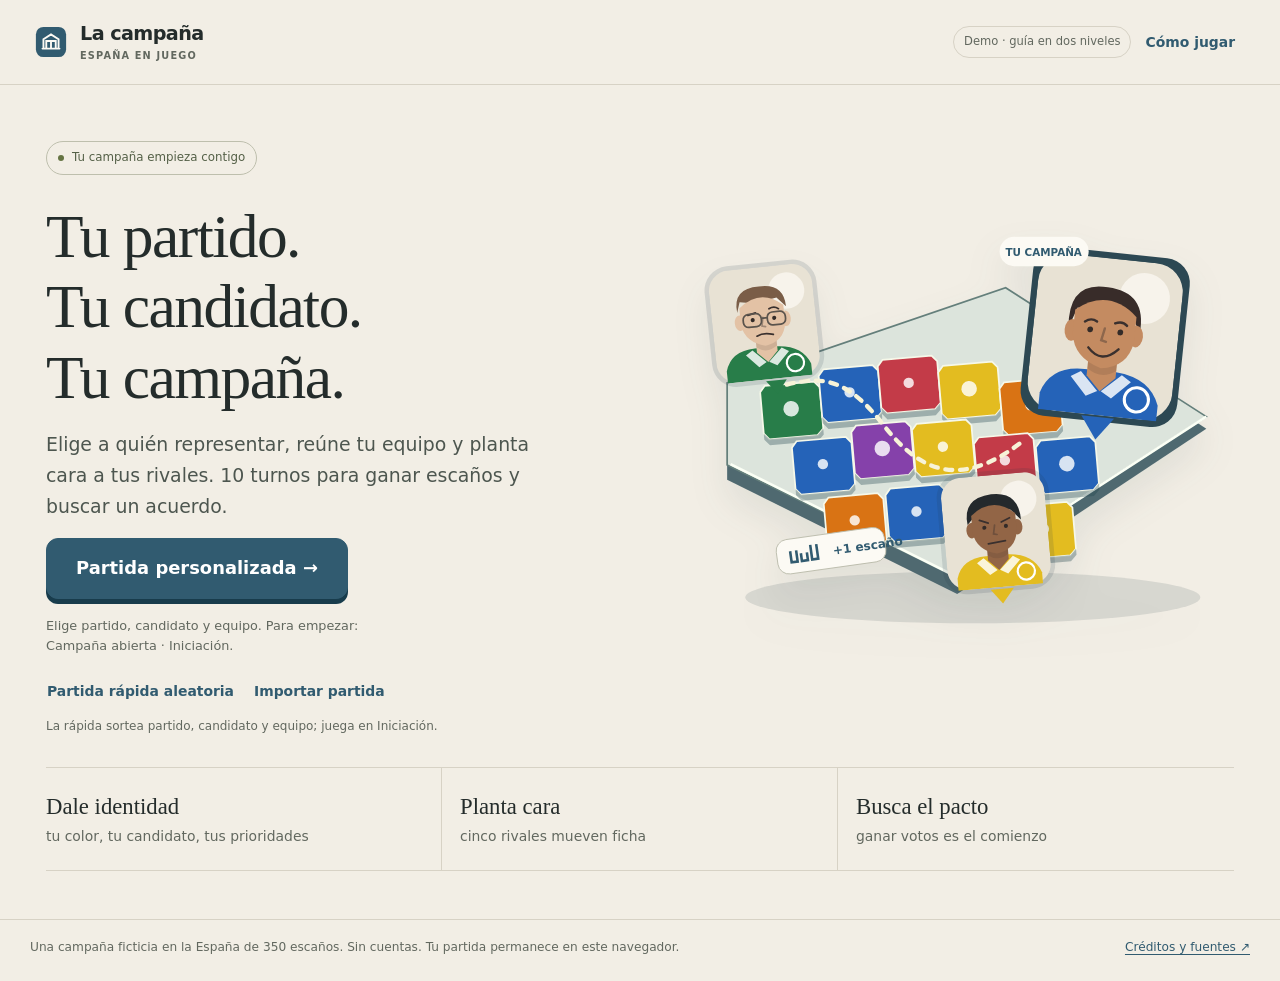
==== commit 4a7edc13: "Dar historia al escrutinio y permitir otra investidura con los mismos escaños" ====
--- a/app/index.html
+++ b/app/index.html
@@ -9,6 +9,9 @@
   <title>La campaña · España en juego</title>
   <link rel="icon" href="data:image/svg+xml,%3Csvg xmlns='http://www.w3.org/2000/svg' viewBox='0 0 32 32'%3E%3Crect width='32' height='32' rx='7' fill='%23315b70'/%3E%3Cpath d='M8 24V13l8-5 8 5v11M7 24h18M12 24v-8h8v8' fill='none' stroke='%23fcfaf4' stroke-width='2'/%3E%3C/svg%3E">
   <link rel="stylesheet" href="./styles/game.css">
+  <link rel="stylesheet" href="./styles/news-desk.css">
+  <link rel="stylesheet" href="./styles/election-night.css">
+  <link rel="stylesheet" href="./styles/campaign-edition.css">
   <script type="module" src="./js/ui/main.mjs"></script>
 </head>
 <body>
--- a/app/styles/game.css
+++ b/app/styles/game.css
@@ -1082,16 +1082,16 @@
 .turn-poll-reward.compact>small{margin:0}.turn-poll-reward.compact>div{gap:6px}
 .turn-poll-reward.compact>div>span:first-child{font-size:.82rem}.turn-poll-reward.compact>div>strong{font-size:1.05rem;letter-spacing:0}
 .turn-poll-reward.compact>p{grid-column:1/-1;margin:0;font-size:.67rem}
-.turn-action-impulse{font-size:.68rem;line-height:1.4;color:var(--muted);margin:6px 0}
-.own-action-impact{display:grid;gap:3px;border-left:3px solid var(--accent);padding:6px 10px;font-size:.8rem}
-.own-action-impact strong{color:var(--ink);font-size:.82rem}
-.own-action-impact small{font-size:.72rem;line-height:1.45}
-.compact-reserve label{min-height:44px;margin:0}
-.compact-reserve .reserve-warning{margin:3px 0;font-size:.76rem;line-height:1.45}
-.play-cost .reserve-help{margin:8px 0 0;text-align:left}
-.reserve-help summary{font-size:.76rem;min-height:44px;display:flex;align-items:center}
-.reserve-help p{font-size:.78rem;line-height:1.5}
-.map-selection-note{font-size:.8rem;line-height:1.45;margin:0 0 12px;color:var(--muted)}
+.turn-action-impulse{font-size:.68rem;line-height:1.4;color:var(--muted);margin:6px 0}
+.own-action-impact{display:grid;gap:3px;border-left:3px solid var(--accent);padding:6px 10px;font-size:.8rem}
+.own-action-impact strong{color:var(--ink);font-size:.82rem}
+.own-action-impact small{font-size:.72rem;line-height:1.45}
+.compact-reserve label{min-height:44px;margin:0}
+.compact-reserve .reserve-warning{margin:3px 0;font-size:.76rem;line-height:1.45}
+.play-cost .reserve-help{margin:8px 0 0;text-align:left}
+.reserve-help summary{font-size:.76rem;min-height:44px;display:flex;align-items:center}
+.reserve-help p{font-size:.78rem;line-height:1.5}
+.map-selection-note{font-size:.8rem;line-height:1.45;margin:0 0 12px;color:var(--muted)}
 .other-rival-moves .rival-reply{border-bottom:1px solid var(--line)}
 .recorded-vote-recap{display:flex;gap:13px;align-items:center;border:1px solid #cbb8a4;border-left:4px solid #986947;border-radius:10px;padding:12px 15px;background:#faf1e6;margin:0 0 16px}
 .recorded-vote-face{width:57px;flex:0 0 57px}.recorded-vote-face svg{width:100%;display:block}
@@ -1382,3 +1382,28 @@
 
 /* A folded previous answer must not stretch into an empty panel. */
 .debate-event .debate-memory{align-self:start}
+.guide-levels{display:flex;flex-wrap:wrap;gap:8px;margin:12px 0 18px}
+.guide-levels button{flex:1 1 180px;min-height:44px;font-size:.86rem;padding:10px 12px}
+.guide-levels button[aria-pressed=true]{background:var(--accent);color:var(--card);border-color:var(--accent)}
+.guide-intro{font-size:1rem;margin:0 0 16px}
+.guide-loop{display:grid;grid-template-columns:repeat(2,minmax(0,1fr));gap:8px;margin:14px 0}
+.guide-loop span{border:1px solid var(--line);border-radius:8px;padding:10px;font-size:.85rem;font-weight:700}
+.guide-decision-note{border-left:3px solid var(--accent);padding:8px 12px;background:var(--paper);font-size:.88rem}
+.guide-actions{display:grid;grid-template-columns:repeat(2,minmax(0,1fr));gap:10px}
+.guide-action{border:1px solid var(--line);border-radius:10px;padding:14px;min-width:0}
+.guide-action h4{display:flex;align-items:center;gap:10px;margin:0 0 10px;font-size:1.05rem;font-family:inherit}
+.guide-action h4 span{width:26px;display:flex;flex:none}.guide-action h4 svg{width:26px;height:26px}
+.guide-action p,.guide-task-list p{font-size:.88rem;margin:7px 0}.guide-benefit{font-weight:650}
+.guide-action small,.guide-task-list small{display:block;font-size:.8rem;color:var(--accent);line-height:1.5}
+.guide-footnote{font-size:.8rem;color:var(--muted);margin:12px 0}
+.guide-resources-basic{display:grid;grid-template-columns:repeat(2,minmax(0,1fr));gap:12px;margin:18px 0}
+.guide-resources-basic>div{padding:12px;border-radius:8px;background:var(--paper)}.guide-resources-basic p{font-size:.86rem;margin:4px 0}
+.guide-detail{border-top:1px solid var(--line);padding:4px 0}
+.guide-detail>summary{min-height:48px;cursor:pointer;font-weight:700;padding:12px 0;font-size:.95rem}
+.guide-detail>p{font-size:.9rem}.guide-task-list article{padding:10px 0;border-top:1px solid var(--line)}
+.guide-task-list h4{font-family:inherit;margin:5px 0;font-size:1rem}.guide-task-list h4 span{font-weight:400;font-size:.88rem;color:var(--accent)}
+.guide-return{border-top:1px solid var(--line);padding-top:18px;margin-top:18px}
+.resource .resource-help{background:transparent;border:0;padding:0;min-height:32px;text-align:left;color:var(--muted);text-decoration:underline;text-decoration-style:dotted;text-underline-offset:3px;white-space:normal;box-shadow:none}
+.resource-help span{font-size:.7em}.tutorial-coach .guide-levels{margin:10px 0;gap:6px}.tutorial-coach .guide-levels button{font-size:.75rem;flex:1 1 150px;padding:7px;min-height:44px}
+.tutorial-more{font-size:.8rem;padding-left:18px;line-height:1.5}.tutorial-more li{margin:7px 0}
+@media(max-width:520px){.guide-actions,.guide-resources-basic{grid-template-columns:1fr}.guide-levels button{flex-basis:100%;font-size:.82rem}.guide-action{padding:12px}.resource .resource-help{min-height:44px}.tutorial-coach .guide-levels button{flex-basis:120px}}
--- a/app/styles/news-desk.css
+++ b/app/styles/news-desk.css
@@ -0,0 +1,61 @@
+.news-desk .scene-signal:empty { display: none; }
+.phase-event:not(.debate-live) > .campaign-objective { margin-top: 1.5rem; }
+@media (max-width: 600px) {
+  .phase-event:not(.debate-live) .campaign-person { gap: .45rem; }
+  .phase-event:not(.debate-live) .campaign-person .mini-portrait { width: 1.8rem; height: 1.8rem; }
+  .phase-event:not(.debate-live) .campaign-person > div:last-child {
+    display: flex;
+    flex-wrap: wrap;
+    align-items: baseline;
+    gap: .15rem .5rem;
+  }
+  .phase-event:not(.debate-live) .resource-header { gap: .25rem; margin-bottom: .4rem; padding-block: .25rem; }
+  .phase-event:not(.debate-live) .phase-heading { margin-block: .7rem; }
+}
+.news-desk .event-scene::before { display: none; }
+.news-desk .event-scene { border-top-color: #98643c; }
+.news-desk .news-option {
+  display: flex;
+  flex-direction: column;
+  min-width: 0;
+  padding: .85rem 1rem;
+  border-top: 3px solid #667c74;
+}
+.news-desk .news-option.blocked { border-top-style: dashed; }
+.news-desk .option-title { align-items: center; gap: .55rem; margin: 0 0 .4rem; }
+.news-desk .option-title h3 { line-height: 1.3; margin: 0; }
+.news-desk .news-line { margin: .25rem 0 .55rem; font-size: .92rem; line-height: 1.45; }
+.news-desk .news-line.option-speech { margin: .25rem 0 .55rem; }
+.news-desk .option-consequence {
+  border-inline-start: 3px solid #a8b6ac;
+  margin: .35rem 0;
+  padding: .2rem .55rem;
+  font-size: .85rem;
+  line-height: 1.45;
+  color: #283d37;
+}
+.news-desk .news-price { margin: .45rem 0; color: var(--ink); font-size: .83rem; line-height: 1.4; }
+.news-price strong { margin-inline-end: .35rem; }
+.news-assignment { display: block; font-size: .82rem; margin: .3rem 0; }
+.news-assignment select { display: block; max-width: 100%; min-height: 44px; }
+.news-card-controls {
+  display: flow-root;
+  border-top: 1px solid var(--line);
+  padding-top: .35rem;
+  margin-top: auto;
+}
+.news-card-controls > button { float: right; width: auto; min-height: 44px; margin: 0 0 0 .5rem; }
+.news-card-controls .option-more { margin: 0; padding: 0; border: 0; }
+.news-card-controls .option-more > summary { align-content: center; min-height: 44px; width: fit-content; }
+.news-detail-copy { clear: both; padding-top: .2rem; }
+.news-detail-copy p { overflow-wrap: anywhere; }
+@media (min-width: 1100px) {
+  .compact-event.news-desk .story-speaker, .compact-event.news-desk .event-portrait-row { grid-row: 1 / span 2; align-self: center; }
+  .compact-event.news-desk .event-short-body:has(+ .scene-agenda-note) { grid-row: 1; align-self: end; }
+  .compact-event.news-desk .event-short-body + .scene-agenda-note { grid-row: 2; align-self: start; }
+}
+@media (max-width: 760px) {
+  .news-desk .news-option { padding: .65rem .78rem; }
+  .news-desk .options { gap: .6rem; }
+  .news-desk .news-price { margin: .3rem 0 .45rem; }
+}
--- a/app/styles/election-night.css
+++ b/app/styles/election-night.css
@@ -0,0 +1,146 @@
+/* Provincial bulletins above the running count. */
+.night-edition {
+  --night-ink: #18313d;
+  --night-paper: #fffcf5;
+  --night-light: #d4e1e0;
+  display: block;
+  overflow: hidden;
+  padding: 0;
+  border: 1px solid #abb8b4;
+  border-radius: 16px;
+  background: var(--night-paper);
+  box-shadow: 0 5px 16px #203a3f0f;
+}
+.night-masthead, .night-story, .night-local-detail { background: var(--night-ink); color: var(--night-paper); }
+.night-masthead {
+  display: flex;
+  justify-content: space-between;
+  align-items: baseline;
+  gap: 1em;
+  padding: .85rem clamp(1rem, 3vw, 2rem);
+  border-top: 4px solid #d7ad67;
+  border-bottom: 1px solid #45606a;
+  font-size: .82rem;
+}
+.night-masthead strong { letter-spacing: .12em; text-transform: uppercase; }
+.night-masthead span { color: var(--night-light); }
+.night-story {
+  display: grid;
+  grid-template-columns: minmax(0, 2.2fr) minmax(10rem, 1fr);
+  align-items: center;
+  gap: 1rem;
+  padding: 1.4rem clamp(1rem, 3vw, 2rem) .8rem;
+}
+.night-story-text h1 {
+  max-width: 28ch;
+  margin: 0;
+  color: var(--night-paper);
+  font: 500 clamp(2rem, 4vw, 3.5rem)/1.06 Georgia, 'Times New Roman', serif;
+  overflow-wrap: anywhere;
+  text-wrap: balance;
+}
+.night-story-lead { max-width: 56ch; margin: .75rem 0 0; color: var(--night-light); line-height: 1.5; }
+.night-desk-voice { display: flex; align-items: center; gap: .65rem; margin-top: .75rem; max-width: 58ch; }
+.night-desk-voice > span { display: block; flex: 0 0 2.6rem; }
+.night-desk-voice svg { display: block; width: 100%; }
+.night-desk-voice small { color: #efcf98; font-weight: 650; }
+.night-desk-voice p { margin: .15rem 0 0; color: var(--night-light); font-size: .94rem; line-height: 1.45; }
+.night-local-count { display: flex; flex-wrap: wrap; gap: .6rem 1.2rem; margin: 1rem 0 .1rem; }
+.night-local-count > div { padding-inline-start: .7rem; border-inline-start: 2px solid #bc9b62; }
+.night-local-count dt { font-size: .77rem; color: var(--night-light); }
+.night-local-count dd { margin: .12rem 0 0; font-size: 1.65rem; font-weight: 740; line-height: 1.15; }
+.night-local-count small { font-size: .8rem; font-weight: 600; color: #dce5df; }
+.night-local-count .reveal-change.negative { color: #ffd2c8; }
+.night-local-count .reveal-change.positive { color: #c9edc8; }
+.night-local-count .reveal-change.neutral { color: #dce5df; }
+.night-geography {
+  display: grid;
+  justify-items: center;
+  min-width: 0;
+  margin: 0;
+  padding: .5rem;
+  border-inline-start: 1px solid #45606a;
+}
+.night-geography .reveal-province { width: 95%; height: 10rem; max-width: 15rem; filter: drop-shadow(0 4px 2px #071a2570); }
+.night-geography figcaption { margin-top: .3rem; color: var(--night-light); text-align: center; font-size: .8rem; }
+.night-geography figcaption b { display: block; color: var(--night-paper); font-size: 1.08em; }
+.night-local-detail { padding: 0 clamp(1rem, 3vw, 2rem) .8rem; font-size: .85rem; }
+.night-local-detail summary { width: fit-content; max-width: 100%; padding: .35rem .1rem; cursor: pointer; color: #f3dfb9; }
+.night-local-detail summary:focus-visible { outline: 2px solid #ffe3ae; outline-offset: 2px; }
+.night-story-text h1:focus-visible { position: relative; outline: none; }
+.night-story-text h1:focus-visible::before { content: ''; position: absolute; inset: .08em auto .04em -.38rem; width: 2px; background: #ffe3ae; }
+.night-local-detail p { display: flex; flex-wrap: wrap; align-items: center; gap: .4rem; margin: .5rem 0; }
+.night-local-detail .reveal-party-seats { margin: .5rem 0; }
+.night-local-detail .party-badge { color: var(--night-paper); }
+.night-local-detail .reveal-party-seats > span { border-color: #67818a; }
+.night-controls {
+  display: flex;
+  flex-wrap: wrap;
+  align-items: center;
+  gap: .3rem .8rem;
+  padding: .8rem clamp(1rem, 3vw, 2rem);
+  border-top: 1px solid #d5d9cc;
+}
+.night-controls .primary { min-height: 44px; }
+.phase-heading .night-enter-pacts { flex: 0 0 auto; align-self: center; margin-block: .75rem; min-height: 44px; }
+.night-controls p { flex: 1 1 13rem; margin: 0; color: #405754; font-size: .9rem; }
+.night-partial { padding: .9rem clamp(1rem, 3vw, 2rem) 1rem; }
+.night-partial-heading { display: flex; flex-wrap: wrap; align-items: baseline; justify-content: space-between; gap: .2rem 1rem; }
+.night-partial-heading h2 { font-size: 1.15rem; margin: 0; }
+.night-partial-heading > span, .night-counted { font-size: .83rem; color: #445751; }
+.night-seat-meter {
+  display: flex;
+  height: .65rem;
+  margin: .6rem 0 .2rem;
+  overflow: hidden;
+  border-radius: 3px;
+  background: repeating-linear-gradient(125deg, #f0efe6 0 3px, #d6d8cd 3px 5px);
+}
+.night-seat-meter span { box-shadow: inset -1px 0 var(--night-paper); }
+.night-counted { margin: 0 0 .6rem; }
+.night-standings {
+  display: grid;
+  grid-template-columns: repeat(auto-fit, minmax(8rem, 1fr));
+  gap: .25rem .7rem;
+  list-style: none;
+  padding: 0;
+  margin: 0;
+}
+.night-standings li {
+  display: grid;
+  grid-template-columns: auto minmax(0, 1fr) auto;
+  gap: .4rem;
+  align-items: center;
+  padding: .4rem .25rem;
+  border-top: 1px solid #dedfd4;
+  font-size: .9rem;
+  overflow-wrap: anywhere;
+}
+.night-standings li.night-player { font-weight: 720; }
+.night-standings small { font-size: .78em; }
+.night-standings b { font-variant-numeric: tabular-nums; font-size: 1.05em; }
+@media (min-width: 960px) {
+  .night-edition { display: grid; grid-template-columns: minmax(0, 1.65fr) minmax(17rem, 1fr); gap: 0; }
+  .night-masthead, .night-controls { grid-column: 1 / -1; }
+  .night-story { grid-column: 1; grid-row: 2; grid-template-columns: minmax(0, 1fr) minmax(5.5rem, 27%); }
+  .night-local-detail { grid-column: 1; grid-row: 3; }
+  .night-partial { grid-column: 2; grid-row: 2 / 4; align-self: center; padding: 1rem 1.35rem; }
+  .night-standings { grid-template-columns: repeat(2, minmax(0, 1fr)); }
+  .night-geography .reveal-province { height: 8rem; }
+}
+@media (max-width: 680px) {
+  .night-story { grid-template-columns: minmax(0, 1fr) 5rem; gap: .5rem; align-items: start; }
+  .night-story-text { display: contents; }
+  .night-story h1 { grid-column: 1; grid-row: 1; max-width: none; font-size: clamp(1.7rem, 7.3vw, 2.35rem); }
+  .night-geography { grid-column: 2; grid-row: 1; padding: .25rem; border: 0; }
+  .night-geography .reveal-province { width: 100%; height: 4.1rem; }
+  .night-geography figcaption { font-size: .65rem; overflow-wrap: anywhere; }
+  .night-story-lead, .night-local-count, .night-desk-voice { grid-column: 1 / -1; margin: .35rem 0 0; }
+  .night-controls { align-items: stretch; }
+  .night-controls button { flex: 1 1 10rem; }
+  .night-controls p { flex-basis: 100%; }
+}
+@media (max-width: 360px) {
+  .night-story { grid-template-columns: minmax(0, 1fr) 3.5rem; }
+  .night-standings { grid-template-columns: repeat(auto-fit, minmax(min(100%, 7rem), 1fr)); }
+}
--- a/app/styles/campaign-edition.css
+++ b/app/styles/campaign-edition.css
@@ -0,0 +1,60 @@
+.campaign-edition {
+  display: grid;
+  grid-template-columns: minmax(0, 1.55fr) minmax(250px, .85fr);
+  align-items: start;
+  gap: clamp(1.25rem, 4.2vw, 5rem);
+  max-width: 1090px;
+  margin: clamp(1rem, 3vw, 2.6rem) auto 2rem;
+}
+.edition-lead { padding-top: .65rem; min-width: 0; }
+.edition-byline {
+  display: flex; gap: .55rem; align-items: center; margin: 0;
+  color: var(--party-readable); font-size: .91rem; font-weight: 750; overflow-wrap: anywhere;
+}
+.campaign-edition .ending-headline {
+  margin: .85rem 0 1.1rem; max-width: 22ch;
+  font-size: clamp(2.15rem, 3.65vw, 3.5rem); line-height: 1.05; text-wrap: balance;
+}
+.edition-score {
+  display: flex; flex-wrap: wrap; align-items: center; gap: .7rem 1.4rem;
+  padding: .9rem 0; border-block: 1px solid var(--line);
+}
+.edition-score p { margin: 0; font-size: 1rem; }
+.edition-score strong { font: 600 clamp(2.8rem, 5vw, 4.2rem)/1 Georgia, serif; }
+.edition-score div { border-inline-start: 3px solid var(--party); padding-inline-start: .9rem; }
+.edition-score small, .edition-memory small { display: block; font-size: .78rem; font-weight: 700; color: var(--muted); }
+.edition-score b { display: block; font-size: 1rem; }
+.edition-ballot { margin: 1rem 0; line-height: 1.55; }
+.edition-memory { margin: 1.15rem 0; }
+.edition-memory p { margin: .18rem 0; font: 1.2rem/1.35 Georgia, serif; }
+.edition-memory button { min-height: 2.75rem; padding-inline: 0; }
+.edition-lead .ending-controls { margin-block: .6rem; }
+.edition-lead .replay-note { max-width: 55ch; }
+.edition-print { margin: 0 auto; width: 100%; max-width: 372px; }
+.edition-print img:not([hidden]) { display: block; width: 100%; height: auto; border: 1px solid #bcb7ab; box-shadow: 0 8px 22px #27373c16; }
+.edition-print figcaption { text-align: center; margin-top: .55rem; }
+.edition-print a:not([hidden]) {
+  display: inline-flex; align-items: center; gap: .65rem; min-height: 44px;
+  padding: .45rem .9rem; font-weight: 720; text-decoration: underline; text-underline-offset: .2em;
+}
+.edition-print a small { color: var(--muted); font-size: .7em; text-decoration: none; }
+.edition-reports, .edition-other { max-width: 1090px; margin-inline: auto; }
+.edition-reports { border-block-end: 1px solid var(--line); }
+.edition-reports > details { border-block-start: 1px solid var(--line); padding: .55rem 0; }
+.edition-reports > details > summary { padding-block: .7rem; min-height: 44px; cursor: pointer; font-weight: 740; }
+.edition-reports > details > .hemicycle { max-width: 37rem; }
+.edition-reports > details > p { max-width: 76ch; }
+.edition-other { display: flex; flex-wrap: wrap; gap: .5rem 1.1rem; padding-block: .8rem; }
+.pact-trial {
+  display: flex; align-items: center; justify-content: space-between; flex-wrap: wrap; gap: .7rem;
+  background: #e5ece6; border-inline-start: 4px solid #3d675f; padding: .8rem 1rem; margin-block: .5rem 1rem;
+}
+.pact-trial p { margin: .2rem 0 0; font-size: .88rem; }
+@media (max-width: 720px) {
+  .campaign-edition { grid-template-columns: minmax(0, 1fr); margin-block: .4rem 1.2rem; }
+  .edition-score { gap: .6rem 1rem; }
+  .edition-print { max-width: 310px; }
+}
+@media (max-width: 375px) {
+  .edition-score div { border: 0; padding: 0; }
+}
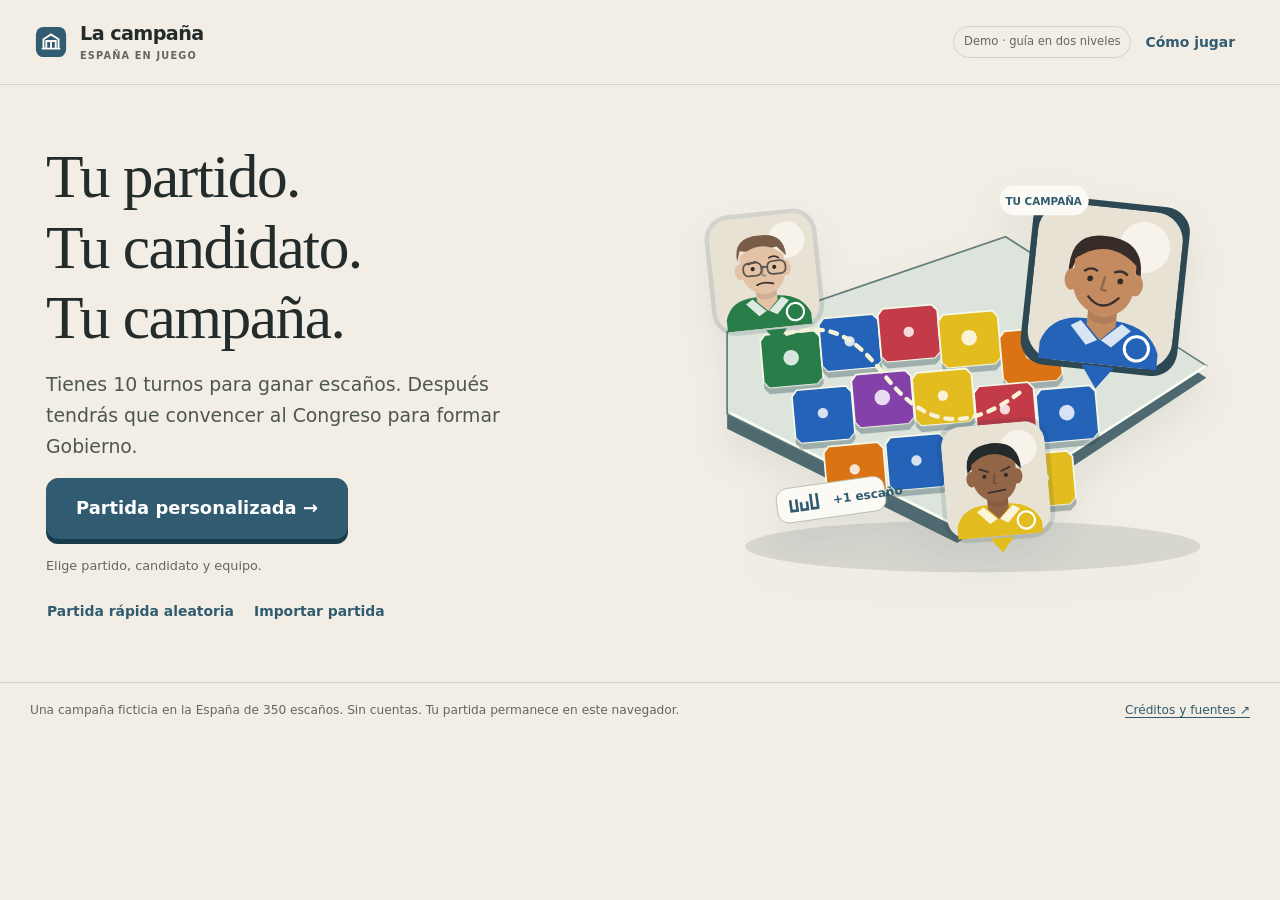
==== commit eb9a2c92: "Aclarar la creación, las jugadas del turno y el voto de investidura" ====
--- a/app/index.html
+++ b/app/index.html
@@ -12,6 +12,9 @@
   <link rel="stylesheet" href="./styles/news-desk.css">
   <link rel="stylesheet" href="./styles/election-night.css">
   <link rel="stylesheet" href="./styles/campaign-edition.css">
+  <link rel="stylesheet" href="./styles/entry-ux.css">
+  <link rel="stylesheet" href="./styles/turn-plan.css">
+  <link rel="stylesheet" href="./styles/turn-result.css">
   <script type="module" src="./js/ui/main.mjs"></script>
 </head>
 <body>
--- a/app/styles/entry-ux.css
+++ b/app/styles/entry-ux.css
@@ -0,0 +1,26 @@
+.home .resume-campaign {
+  display: flex;
+  align-items: center;
+  justify-content: space-between;
+  flex-wrap: wrap;
+  gap: .75rem 1rem;
+  padding: 1rem;
+  margin-block: 1rem;
+  border: 1px solid var(--line);
+  border-inline-start: .25rem solid var(--accent);
+  border-radius: .65rem;
+  background: var(--paper, #fcfaf4);
+}
+.resume-campaign > div { display: grid; gap: .2rem; min-width: 0; }
+.resume-campaign strong { overflow-wrap: anywhere; }
+.resume-campaign small, .resume-campaign span { font-size: .85rem; }
+.setup .setup-summary {
+  position: static;
+  margin-block: 1rem;
+  box-shadow: none;
+}
+@media (max-width: 760px) {
+  .setup .setup-title { margin-bottom: .75rem; }
+  .setup .setup-guide { padding: .75rem; margin-bottom: .75rem; }
+  .resume-campaign button { min-height: 44px; }
+}
--- a/app/styles/turn-plan.css
+++ b/app/styles/turn-plan.css
@@ -0,0 +1,11 @@
+.team-preview summary { cursor: pointer; padding-block: .35rem; min-height: 44px; }
+.team-preview summary span { display: block; margin-top: .15rem; line-height: 1.4; }
+.team-preview[open] summary { border-bottom: 1px solid var(--line); }
+.map-mission .text-button { display: block; min-height: 44px; }
+.phase-planning .map-mission { display: flex; }
+.phase-planning > .campaign-objective { margin-top: 1.5rem; }
+@media (max-width: 760px) {
+  .phase-planning .planning-briefline { display: block; margin: .4rem 0; }
+  .phase-planning .play-agenda .protagonist { margin-bottom: .45rem; }
+  .phase-planning .play-agenda .direct-actions { margin-bottom: .45rem; }
+}
--- a/app/styles/turn-result.css
+++ b/app/styles/turn-result.css
@@ -0,0 +1,39 @@
+.turn-result-layout .protagonist h1 {
+  font: 500 clamp(1.3rem, 2vw, 1.8rem)/1.12 Georgia, serif;
+  letter-spacing: -.025em;
+  margin: .2rem 0;
+}
+.turn-result-layout .protagonist small { color: var(--muted); }
+.turn-result-layout .protagonist-scene { width: 96px; flex-basis: 96px; min-height: 54px; }
+.turn-result-layout .turn-direct-result {
+  display: flex;
+  align-items: baseline;
+  flex-wrap: wrap;
+  gap: .2rem .6rem;
+  margin-block: .6rem;
+  padding: .65rem .85rem;
+}
+.turn-result-layout .turn-direct-result strong { font-size: 1.65rem; }
+.turn-result-layout .turn-direct-result.neutral { background: #f1f0e9; color: #414c44; }
+.turn-result-layout .turn-direct-result small { flex-basis: 100%; font-size: .78rem; }
+.turn-result-layout .rival-move-context summary {
+  cursor: pointer;
+  padding-block: .5rem;
+  font-size: .78rem;
+}
+.turn-result-layout .rival-move-context p { font-size: .8rem; }
+.turn-result-layout .turn-team-report summary small {
+  display: block;
+  color: var(--muted);
+  font-weight: 400;
+  margin-top: .15rem;
+}
+@media (min-width: 761px) {
+  .turn-result-layout > .debrief-agenda { grid-column: 2; grid-row: 1; }
+  .turn-result-layout > .territory-card { grid-column: 1; grid-row: 1; }
+}
+@media (max-width: 760px) {
+  .turn-result-layout .turn-poll-reward.compact { display: flex; flex-wrap: wrap; align-items: baseline; gap: .2rem .65rem; }
+  .turn-result-layout .turn-poll-reward.compact > div > strong { font-size: 1.3rem; }
+  .turn-result-layout .turn-poll-reward.compact > p { width: 100%; margin: 0; }
+}
